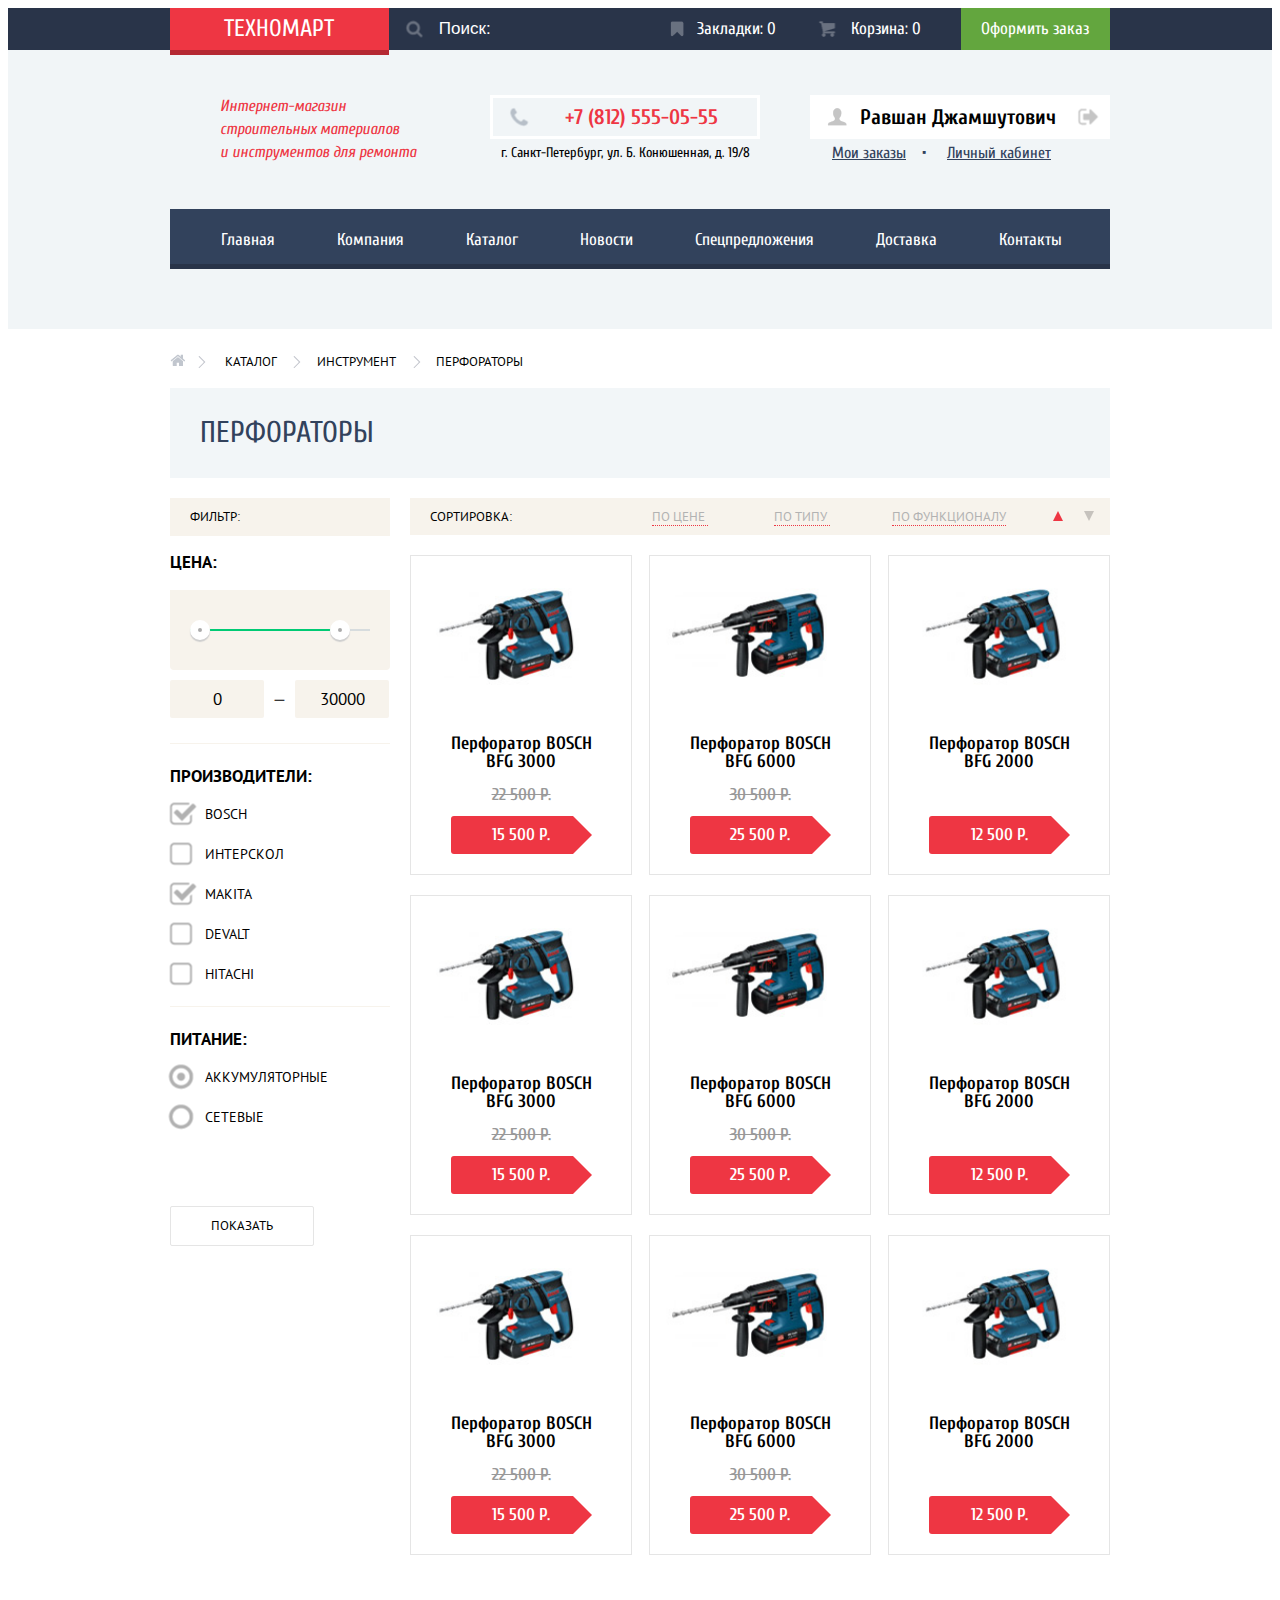
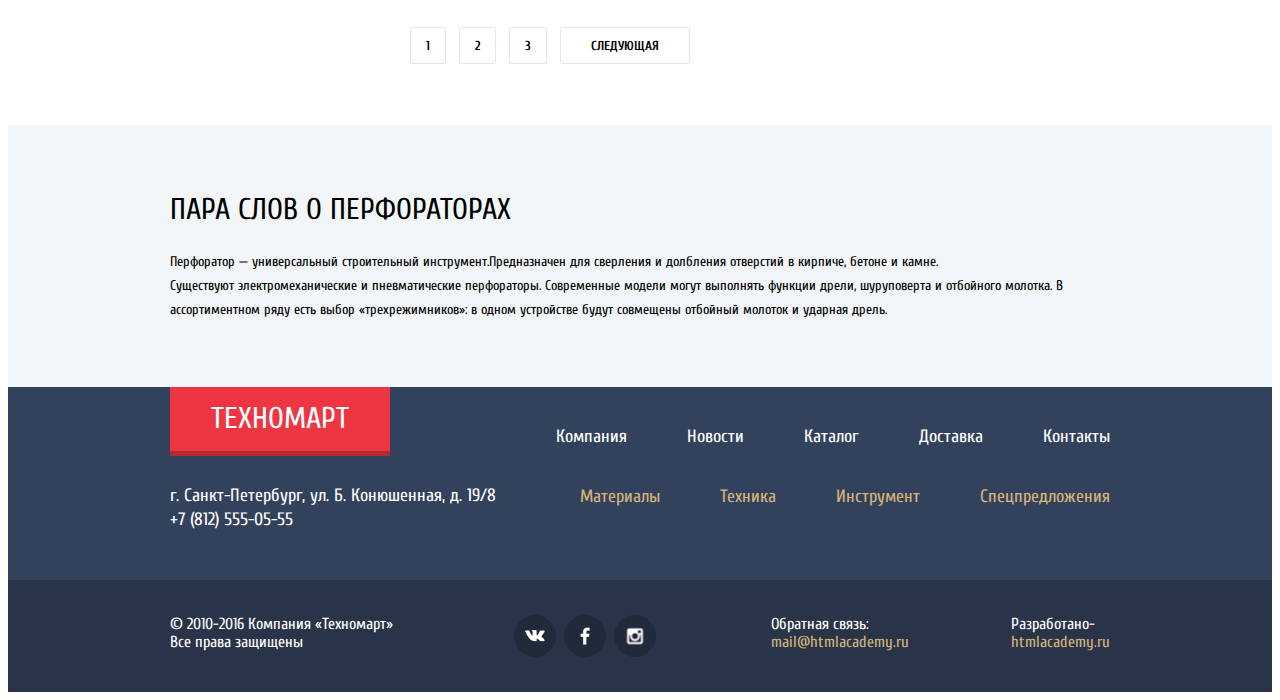
==== inner.html @ f93c3ec0 "Проект "Техномарт" не завершенный после 14 интенсива." ====
<!DOCTYPE html>
<html lang="ru">
  <head>
    <!-- Техномарт -->
    <meta charset="utf-8">
    <title>Техномарт</title>
    <link href="css/style.css" rel="stylesheet">
    <link href="https://fonts.googleapis.com/css?family=PT+Sans:400,400i,700" rel="stylesheet">
    <link href="https://fonts.googleapis.com/css?family=Cuprum:400,400i,700" rel="stylesheet">
    <link rel="stylesheet" href="css/normalize.css">
  </head>
  <body>
    <header class="main-header">
      <div class="container-header">
        <div class="panel"> 
          <div class="panel-content"> 
            <div class="index-logo">
              <a href="index.html">Техномарт</a>
            </div>
            <div class="search-field">
              <form>
                <input class="search" type="search" placeholder="Поиск:">
                <button type="submit"  value="" class="btn-search"></button>
              </form>
            </div>
            <div class="btn-panel btn-bookmark">
              <a class="btn bookmark" href="#">Закладки: 0</a>
            </div>   
            <div class="btn-panel btn-cart">
              <a class="btn cart" href="#">Корзина: 0</a>
            </div>
            <div class="btn-panel btn-order">
            <a class="btn order" href="#">Оформить заказ</a>
            </div>
          </div> 
        </div> 
        <div class="contacts-user">
          <b class="caption">Интернет-магазин строительных материалов <br>и инструментов для ремонта</b>  
          <!-- Контакты -->
          <div class="contacts"> 
            <div class="phone-number">
              +7 (812) 555-05-55
            </div>
            <p class="adress">г. Санкт-Петербург, ул. Б. Конюшенная, д. 19/8</p>  
          </div>
          <!-- ЛК -->   
          <div class="privat-user-block">
            <div class="user-name">
              <b class="my-name">Равшан Джамшутович</b>
              <a class="back" href="#"></a>
            </div>
            <ul class="orders-cabinet">
              <li>
                <a class="orders" href="#">Мои заказы</a>
              </li>
              <li>
                <a class="cabinet" href="#">Личный кабинет</a>
              </li>
            </ul>
          </div>
        </div>   
        <!-- Навигация -->
        <nav class="main-navigation">
          <ul class="list-main-navigation">
            <li class="item-main-navigation">
              <a href="index.html">Главная</a>
            </li>
            <li class="item-main-navigation">
              <a href="#">Компания</a>
            </li>
            <li class="item-main-navigation">
              <a href="#">Каталог</a>
            </li>
            <li class="item-main-navigation">
              <a href="#">Новости</a>
            </li>
            <li class="item-main-navigation">
              <a href="#">Спецпредложения</a>
            </li>
            <li class="item-main-navigation">
              <a href="#">Доставка</a>
            </li>
            <li class="item-main-navigation">
              <a href="#">Контакты</a>
            </li>
          </ul>
        </nav>    
      </div>
    </header>  
    <!-- Тело страницы -->
    <main class="container">
      <div class="breadcrumbs">
        <ul>
          <li>
            <a href="index.html">
              <img src="img/icon-home.png" width="15" height="12" alt="Главная">
            </a> 
          </li>
          <li> 
            <a href="#">Каталог</a> 
          </li>
          <li> 
            <a href="#">Инструмент</a> 
          </li>
          <li> 
            <a href="#">Перфораторы</a> 
          </li>
        </ul>    
      </div>
      <div class="page-heading">
        <h2>Перфораторы</h2>
      </div>
      <div class="inner-main-content">
        <section class="filter">
          <b>Фильтр:</b>
          <form action="form.php" method="GET">
            <h3>Цена:</h3>
            <div class="range-filter">
              <div class="range-controls">
                <div class="scale">
                  <div class="bar"></div>
                </div>
                <div class="toggle toggle-min"></div>
                <div class="toggle toggle-max"></div>
              </div>
              <div class="price-controls">
                <label class="min-price"><input name="min-price" type="text" value="0"></label>
                <label class="max-price">	&#8212;<input name="max-price" type="text" value="30000"></label>
              </div>
            </div>
            <div class="line-manufacturer-item"></div>
            <h3>Производители:</h3>
            <div class="manufacturer-item">
              <input type="checkbox" id="ch1" value="Bosch" name="manufacturer-input" checked>
              <label for="ch1">Bosch</label>
              <input type="checkbox" id="ch2" value="Интерскол" name="manufacturer-input">
              <label for="ch2">Интерскол</label>
              <input type="checkbox" id="ch3" value="Makita" name="manufacturer-input" checked>
              <label for="ch3">Makita</label>
              <input type="checkbox" id="ch4" value="Devalt" name="manufacturer-input">
              <label for="ch4">Devalt</label>
              <input type="checkbox" id="ch5" value="Hitachi" name="manufacturer-input">
              <label for="ch5">Hitachi</label>
            </div>
            <div class="line-еnergy"></div>
            <h3>Питание:</h3>
            <div class="еnergy">
              <input type="radio" id="r1" value="battery" name="еnergy" checked>
              <label for="r1">Аккумуляторные</label>
              <input type="radio" id="r2" value="network" name="еnergy">
              <label for="r2">Сетевые</label>
            </div>
            <div class="btn-filter">
              <input type="submit" value="Показать">
            </div>
          </form>
        </section> 
        <section class="sorting">
          <div class="sorting-tool">
            <b>Сортировка:</b><!-- не совсем понимаю через что это делать... чекбоксы, если только стилизованные... или из этого можно как-то продожить... -->
            <form class="sorting-item">
              <label class="price">
                <input type="radio"  value="price" name="sorting-item" checked>По цене
              </label>
              <label class="type"> 
                <input type="radio"  value="type" name="sorting-item">По типу
              </label>
              <label class="functional"> 
                <input type="radio"  value="functional" name="sorting-item">По функционалу
              </label>
            </form>
            <form class="arrow-sorting">
              <input class="arrow arrow-up" type="radio" id="a-r1" value="arrow-up" name="arrow" checked>
              <label for="a-r1"></label>
              <input class="arrow arrow-down" type="radio" id="a-r2" value="arrow-down" name="arrow">
              <label for="a-r2"></label>
            </form>
          </div>
          <div class="sorting-goods-list"> 
            <article class="goods-item new">
              <div class="actions">
                <a href="#" class="buy">Купить</a>
                <a href="#" class="bookmark">В закладки</a>
              </div>
              <div class="catalog-item-image">
                <img src="img/bosch-BFG-3000.jpg" width="220" height="169" alt="Перфоратор BOSCH BFG 3000"><!-- фото перфоратора 1 -->
              </div>
              <h3 class="title-goods">Перфоратор BOSCH BFG 3000</h3>
              <div class="price-before">22 500 Р.</div>
              <div class="price-after">15 500 Р.</div>
            </article>
            <article class="goods-item new">
              <div class="actions">
                <a href="#" class="buy">Купить</a>
                <a href="#" class="bookmark">В закладки</a>
              </div>
              <div class="catalog-item-image">
                <img src="img/bosch-BFG-6000.jpg" width="220" height="169" alt="Перфоратор BOSCH BFG 6000"><!-- фото перфоратора 2 -->
              </div>
              <h3 class="title-goods">Перфоратор BOSCH BFG 6000</h3>
              <div class="price-before">30 500 Р.</div>
              <div class="price-after">25 500 Р.</div>
            </article>
            <article class="goods-item new">
              <div class="actions">
                <a href="#" class="buy">Купить</a>
                <a href="#" class="bookmark">В закладки</a>
              </div>
              <div class="catalog-item-image">
                <img src="img/bosch-BFG-2000.jpg" width="220" height="169" alt="Перфоратор BOSCH BFG 2000"><!-- фото перфоратора 3 -->
              </div>
              <h3 class="title-goods">Перфоратор BOSCH BFG 2000</h3>
              <div class="price-before"></div>
              <div class="price-after">12 500 Р.</div>
            </article>
            <article class="goods-item new">
              <div class="actions">
                <a href="#" class="buy">Купить</a>
                <a href="#" class="bookmark">В закладки</a>
              </div>
              <div class="catalog-item-image">
                <img src="img/bosch-BFG-3000.jpg" width="220" height="169" alt="Перфоратор BOSCH BFG 3000"><!-- фото перфоратора 4 -->
              </div>
              <h3 class="title-goods">Перфоратор BOSCH BFG 3000</h3>
              <div class="price-before">22 500 Р.</div>
              <div class="price-after">15 500 Р.</div>
            </article>
            <article class="goods-item new">
              <div class="actions">
                <a href="#" class="buy">Купить</a>
                <a href="#" class="bookmark">В закладки</a>
              </div>
              <div class="catalog-item-image">
                <img src="img/bosch-BFG-6000.jpg" width="220" height="169" alt="Перфоратор BOSCH BFG 6000"><!-- фото перфоратора 5 -->
              </div>
              <h3 class="title-goods">Перфоратор BOSCH BFG 6000</h3>
              <div class="price-before">30 500 Р.</div>
              <div class="price-after">25 500 Р.</div>
            </article>
            <article class="goods-item new">
              <div class="actions">
                <a href="#" class="buy">Купить</a>
                <a href="#" class="bookmark">В закладки</a>
              </div>
              <div class="catalog-item-image">
                <img src="img/bosch-BFG-2000.jpg" width="220" height="169" alt="Перфоратор BOSCH BFG 2000"><!-- фото перфоратора 6 -->
              </div>
              <h3 class="title-goods">Перфоратор BOSCH BFG 2000</h3>
              <div class="price-before"></div>
              <div class="price-after">12 500 Р.</div>
            </article>
            <article class="goods-item new">
              <div class="actions">
                <a href="#" class="buy">Купить</a>
                <a href="#" class="bookmark">В закладки</a>
              </div>
              <div class="catalog-item-image">
                <img src="img/bosch-BFG-3000.jpg" width="220" height="169" alt="Перфоратор BOSCH BFG 3000"><!-- фото перфоратора 7 -->
              </div>
              <h3 class="title-goods">Перфоратор BOSCH BFG 3000</h3>
              <div class="price-before">22 500 Р.</div>
              <div class="price-after">15 500 Р.</div>
            </article>
            <article class="goods-item new">
              <div class="actions">
                <a href="#" class="buy">Купить</a>
                <a href="#" class="bookmark">В закладки</a>
              </div>
              <div class="catalog-item-image">
                <img src="img/bosch-BFG-6000.jpg" width="220" height="169" alt="Перфоратор Bosch BFG 6000"><!-- фото перфоратора 8 -->
              </div>
              <h3 class="title-goods">Перфоратор BOSCH BFG 6000</h3>
              <div class="price-before">30 500 Р.</div>
              <div class="price-after">25 500 Р.</div>
            </article>
            <article class="goods-item new">
              <div class="actions">
                <a href="#" class="buy">Купить</a>
                <a href="#" class="bookmark">В закладки</a>
              </div>
              <div class="catalog-item-image">
                <img src="img/bosch-BFG-2000.jpg" width="220" height="169" alt="Перфоратор Bosch BFG 2000"><!-- фото перфоратора 9 -->
              </div>
              <h3 class="title-goods">Перфоратор BOSCH BFG 2000</h3>
              <div class="price-before"></div>
              <div class="price-after">12 500 Р.</div>
            </article>
          </div> 
        </section>
      </div>
      <div class="modal-content modal-content-basket">
        <button class="modal-content-close" type="button" title="Закрыть">Закрыть</button>
        <div class="check"></div>
        <p>Товар добавлен в корзину!</p>
        <a>Оформить заказ</a>
        <a>Продолжить покупки</a>
      </div>
      <div class="switch-pages">
        <div class="pages">
          <a class="page">1</a>
          <a class="page" href="#2">2</a>
          <a class="page" href="#3">3</a>
          <a class="page" href="#next">Следующая</a>
        </div>
      </div>
      <div class="on-product-pages">
        <div class="on-product">
          <h2>Пара слов о перфораторах</h2>
          <p>Перфоратор &mdash; универсальный строительный инструмент.Предназначен для сверления и долбления отверстий в кирпиче, бетоне и камне.</p>
          <p>Существуют электромеханические и пневматические перфораторы. Современные модели могут выполнять функции дрели, шуруповерта и отбойного молотка. В ассортиментном ряду есть выбор &laquo;трехрежимников&raquo;: в одном устройстве будут совмещены отбойный молоток и ударная дрель.</p>
        </div>  
      </div>
      </main>
      <!-- Футер --><!-- В футере изменен порядок элементов, для удобства восприятия разметки, при необходимости- сменить -->
      <footer class="main-footer">
        <div class="footer-container">
          <div class="logo-navigation">
            <div class="logo-navigation-content">
              <div class="index-logo-adress">
                <div class="index-logo">
                  <a href="index.html">Техномарт</a>
                </div>
                <p class="adress-footer">г. Санкт-Петербург, ул. Б. Конюшенная, д. 19/8 <br>+7 (812) 555-05-55</p>
              </div>
                  <!-- Навигация по сайту в футере-->
              <div class="footer-navigations">
                <nav class="footer-navigation">
                  <ul>
                    <li>
                      <a href="#">Компания</a>
                    </li>
                    <li>
                      <a href="#">Новости</a>
                    </li>
                    <li>
                      <a href="#">Каталог</a>
                    </li>
                    <li>
                      <a href="#">Доставка</a>
                    </li>
                    <li>
                      <a href="#">Контакты</a>
                    </li>
                  </ul>
                </nav>
                <!-- Навигация по типам товаров в футере-->
                <nav class="footer-navigation-goods">
                  <ul>
                    <li>
                      <a href="#">Материалы</a>
                    </li>
                    <li>
                      <a href="#">Техника</a>
                    </li>
                    <li>
                      <a href="#">Инструмент</a>
                    </li>
                    <li>
                      <a href="#">Спецпредложения</a>
                    </li>
                  </ul>
                </nav>
              </div>  
            </div>
          </div>
          <div class="social-copyright">
            <div class="social-copyright-content">
              <p class="copyright">&copy; 2010-2016 Компания &laquo;Техномарт&raquo; Все права защищены</p>
              <section class="footer-social">
                <a class="social-btn social-btn-vk" href="#">Вконтакте</a>
                <a class="social-btn social-btn-fb" href="#">Фейсбук</a>
                <a class="social-btn social-btn-inst" href="#">Инстаграм</a>
              </section>
              <section class="mail">
                <p>Обратная связь:</p>
                <a class="btn" href="">mail@htmlacademy.ru</a><!-- почта -->
              </section>
             <section class="author-copyright">
              <p>Разработано-</p>
              <a class="btn" href="https://htmlacademy.ru">htmlacademy.ru</a><!-- разработано -->
             </section>
           </div>
         </div> 
       </div>
    </footer>
  </body>
</html>

<!--
<i class="sprite sprite-icon-basket"></i>
<i class="sprite sprite-icon-bookmark"></i>
<i class="sprite sprite-icon-check-off"></i>
<i class="sprite sprite-icon-check-on"></i>
<i class="sprite sprite-icon-circle"></i>
<i class="sprite sprite-icon-circle-dot"></i>
<i class="sprite sprite-icon-facebook"></i>
<i class="sprite sprite-icon-instagramm"></i>
<i class="sprite sprite-icon-left"></i>
<i class="sprite sprite-icon-login"></i>
<i class="sprite sprite-icon-login-gray"></i>
<i class="sprite sprite-icon-logout"></i>
<i class="sprite sprite-icon-logout-gray"></i>
<i class="sprite sprite-icon-phone"></i>
<i class="sprite sprite-icon-right"></i>
<i class="sprite sprite-icon-search"></i>
<i class="sprite sprite-icon-search-red"></i>
<i class="sprite sprite-icon-user"></i>
<i class="sprite sprite-icon-user-gray"></i>
<i class="sprite sprite-icon-vk"></i>

<i class="sprite sprite-icon-home"></i>
<i class="sprite sprite-icon-right-breadcrumbs"></i>

-->
---- css/style.css ----
/*Папка для стилевых файлов.
Пример структуры файлов:
css/
| - style.css
| - normalize.css
| - [другие *.css файлы]

font-family: "Cuprum", sans-serif;
font-family: "PT Sans", sans-serif;
*/

/*  В какой последовательности лучше прописывать свойства?
    # 1- позиционирование
      2- размер
      3- цвет/картинки и т.п.

    Существуют ли общие предпочтения?
    Допустимо ли между группами свойств оставлять пустую строку и комментарий для лучшшей читаемости? 

*/


body {
  font-size: 12px;
  line-height: 1;
  color: black;
  font-weight: normal;
  font-family: "Cuprum", "PT Sans", sans-serif;
  background: #ffffff;
}

h1 {
  font-size: 18px;
  color: #000000;
  font-weight: normal;
}

h2 {
  font-size: 16px;
  color:  #000000;
  font-weight: normal;
}

/* Header */

.container-header {
  display: flex;
  flex-wrap: wrap;
  flex-direction: column;
  padding-bottom: 65px;
  background-color: #f1f5f7;
}

/* panel */

.panel {
  color: #ffffff;
  background: #293449;
  margin-bottom: 40px;
  display: flex;
  flex-direction: column;
  justify-content: center;
  
}

.panel-content {
  display: flex;
  flex-direction: row;
  justify-content: space-between;
  width: 940px;
  margin: 0 auto;
}

.index-logo {
  width: 220px;
  font-size: 24px;
  line-height: 24px;
  text-align: center;
  vertical-align: top;
  text-transform: uppercase;
}

.index-logo a {  
  display: block;
  color: #ffffff;
  background-color:#ee3643;
  box-shadow: 0 5px #b52933;
  text-decoration: none;
  font-size: 24px;
  line-height: 24px;
  vertical-align: top;
  padding: 9px;
}

.index-logo a:hover{
  background-color:#ca2c37;
  box-shadow: 0 5px #9a212a;
} 

.index-logo a:activ {
  background-color:#ba2732;
  box-shadow: 0 5px #8e1e26;
}

/* .search */
/* Здесь я запуталась и не могу разобраться, как сделать, чтобы "лупа" отражалась, когда курсор находится в поле поиска и вводится текст. Мне в принципе не полностью понятен механизм, как правильно это осуществить. И у меня они (лупа и поле) как бы "не едиными" получились...  */

.search-field {
  width: 275px;
  position: relative;
}

.search {
  color: #ffffff;
  background-color: #293449;
  border: none;
  text-align: left;
  font-size: 17px;
  line-height: 18px;
  vertical-align: top;
  padding: 12px 0;
  padding-left: 50px;
  color: #ffffff;
}

.btn-search {
  position: absolute;
  width: 50px;
  height: 42px;
  cursor:pointer;
  left: 0px;
  background-color: inherit;
  border: none;
}

.btn-search::after {
  content: "";
  position: absolute;
  top: 50%;
  left: 50%;
  transform: translate(-50%, -50%);
  background-image: url("../img/sprite.png");
  background-repeat: no-repeat;
  width: 17px;
  height: 17px;
  background-position: -10px -640px;
  opacity: 0.3;
}


.btn-search:hover::after{
  opacity:1;
}

.btn-search:active::after{
  width: 17px;
  height: 17px;
  background-position: -10px -677px;
  opacity:1;
}
/*

.search:focus .btn-search::after{
  width: 17px;
  height: 17px;
  background-position: -10px -677px;
  opacity:1;
}
*/

.search-field input::-webkit-input-placeholder { /* Chrome/Opera/Safari */
 color:#ffffff;
 opacity: 1;
}

.search-field input::-moz-placeholder { /* Firefox 19+ */
 color:#ffffff;
 opacity: 1;
}

.search-field input:-ms-input-placeholder { /* IE 10+ */
 color:#ffffff;
 opacity: 1;
}

.search-field input:-moz-placeholder { /* Firefox 18- */
 color:#ffffff;
 opacity: 1;
}

.search-field input:focus {
  background-color: #ffffff;
  color: #000000;
}

.search-field:focus::before {
  background-position: -10px -677px;
  opacity: 1;
}

.search-field input:focus::-webkit-input-placeholder { /* Chrome/Opera/Safari */
 color: #000000;
 opacity: 1;
}

.search-field input:focus::-moz-placeholder { /* Firefox 19+ */
 color: #000000;
 opacity: 1;
}

.search-field input:focus:-ms-input-placeholder { /* IE 10+ */
 color: #000000;
 opacity: 1;
}

.search-field input:focus:-moz-placeholder { /* Firefox 18- */
 color: #000000;
 opacity: 1;
}

/* .btn-panel */

.btn-panel {
  width: 150px;
  text-align: center;
}

.btn-panel a {  
  display: block;
  color: #ffffff;
  text-decoration: none;
  font-size: 17px;
  line-height: 18px;
  vertical-align: middle;
  padding: 12px;
  padding-bottom: 12px;
}

.btn-bookmark {
  position: relative;
}

.btn-bookmark::before {
   content: "";
  position: absolute;
  top: 50%;
  left: 10%;
  transform:translate(-50%, -50%);
  background-image: url("../img/sprite.png");
  background-repeat: no-repeat;
  width: 14px;
  height: 16px;
  background-position: -10px -46px;
  opacity: 0.3;
}

.btn-cart {
  position: relative;
}

.btn-cart::before {
   content: "";
  position: absolute;
  top: 50%;
  left: 10%;
  transform:translate(-50%, -50%);
  background-image: url("../img/sprite.png");
  background-repeat: no-repeat;
  width: 17px;
  height: 16px;
  background-position: -10px -10px;
  opacity: 0.3;
}

.btn-bookmark:hover::before, .btn-cart:hover::before {
  opacity: 1;
}

.btn-bookmark:active::before, .btn-cart:active::before {
  opacity: 0.5;
}

.btn:active {
  opacity: 0.6;
}
/* Почему на иконку карзины при нажатии не работает свойство, хотя на соседние элементы (закладки и оформление заказа) работает правильно? */

.order {
  background-color: #63a63e;
}

.order:hover {
  background: #5fbb2d;
}

.btn-order .order:active {
  background: #518534;
  opacity: 0.51;
}

/* contacts-user  */

.contacts-user {
  display: flex;
  flex-direction: row;
  justify-content: flex-start;
  width: 940px;
  margin: auto;
  margin-bottom: 25px;
}

.caption {
  width: 200px;
  color: #ee3643;
  font-style: italic;
  font-size: 16px;
  font-weight: normal;
  line-height: 23px;
  margin: 5px 50px;
}

.contacts {
  width: 270px;
  margin: 5px;
  margin-left: 20px;
  margin-right: 50px;
}

.phone-number{
  position: relative;
  color: #ee3643;
  border: 3px solid #ffffff;
  width: 182px;
  padding: 10px;
  padding-left: 72px;
  font-size: 21px;
  line-height: 18px;
  font-weight: bolder;
}

.phone-number::before {
  content: "";
  position: absolute;
  top: 50%;
  left: 10%;
  transform:translate(-50%, -50%);
  background-image: url("../img/sprite.png");
  background-repeat: no-repeat;
  width: 19px;
  height: 19px;
  background-position: -10px -541px;
  opacity: 1;
}

.adress {
  text-align: center;
  vertical-align: top;
  font-size: 14px;
  line-height: 24px;
  margin-top: 2px;
}

/* user-block */
/* Та же проблема, что и в "Поиске", нет ощущения единости и стойкое присутствие ощущения, что накосячила... Вот только в чем именно и как этому помочь - не пойму... */

.user-block {
  width: 120px;
  height: 45px;
  background: #ffffff;
  text-align: center;
  margin: 5px;
  margin-left: 20px;
  margin-right: 5px;
}

.first-user-block {
  width: 150px;
  height: 45px;
  background: #ffffff;
  margin: 5px;
  margin-right: 0px;
  text-align: center;
}

.user-block a, .first-user-block a {
  display: block;
  text-decoration: none;
  font-size: 21px;
  line-height: 18px;
  vertical-align: top;
  padding: 14px 10px;
  color: #000000;
}

.user-block a {
  padding-left: 30px;
}

.user-block {
  position: relative;
}

.user-block::before {
  content: "";
  position: absolute;
  top: 50%;
  left: 20%;
  transform:translate(-50%, -50%);
  background-image: url("../img/sprite.png");
  background-repeat: no-repeat;
  width: 20px;
  height: 17px;
  background-position: -10px -430px;
  opacity: 1;
}

.user-block a:hover, .first-user-block a:hover {
  color: #ee3643;
}

.user-block a:active, .first-user-block a:active {
  color: #b2b2b2;
}

.user-block:hover::before {
  width: 20px;
  height: 17px;
  background-position: -10px -393px;
  opacity: 1;
}

.user-block:active::before {
  width: 20px;
  height: 17px;
  background-position: -10px -430px;
  opacity: 1;
}

/* main-navigation */

.list-main-navigation {
  display: flex;
  flex-direction: row;
  justify-content: space-around;
  color: #ffffff;
  background: #32425c;
  box-shadow: 0 5px #293449;
  width: 900px;
  margin: auto;
  text-transform: none;
  list-style: none;
  font-size: 0;
  padding: 0 20px;
}

.item-main-navigation{
  height: 55px;
  font-size: 17px;
  line-height: 17px;
  vertical-align: top;
}

.main-navigation a{
  display: block;
  color: #ffffff;
  text-decoration: none;
  padding: 22px 31px;
}

.main-navigation a:hover {
  background-color: #293449;
  padding-bottom: 21px;
}

.main-navigation a:active {
  background-color: #1d2739;
  color: rgba(255,255,255,0.5);
  padding-bottom: 21px;
}

/* index тело станицы*/
/* container */

.container {
  display: flex;
  flex-wrap: wrap; 
  flex-direction: column;
  justify-content: center;
  margin: auto;
  margin-top: 7px;
}

.section-main {
  display: flex;
  flex-direction: row;
  justify-content: center;
  width: 940px;
  margin: 0 auto;
  margin-bottom: 50px;
  flex-wrap: wrap;
}

/*.features*/

.features {
  justify-content: space-between;
  align-self: flex-start;
  color: #ffffff;
  margin-top: 50px;
}

.features a {
  position: absolute;
  left: 20px;
  bottom: 20px;
  color: #ffffff;
  text-decoration: none; 
  width: 135px;
  padding: 12px 0px;
  font-size: 14px;
  line-height: 18px;
  text-align: center;
  vertical-align: middle;
  text-transform: uppercase;
  background-color: rgba(0, 0, 0, 0.1);
  border-radius: 3px;
}

.features a:hover {
  background-color: rgba(0, 0, 0, 0.2);
}

.features a:active {
  background-color: rgba(0, 0, 0, 0.3);
}


.features-item {
  position: relative;
  width: 300px;
  height: 123px;
  margin-bottom: 20px;
  background: red;
}

.features-item:last-child {
  margin-bottom: 0px;
}

.features h3 {
  display: block;
  width: 120px;
  padding-left: 20px;
  font-size: 24px;
  line-height: 30px;
  text-align: left;
  vertical-align: top;
}

.new-flag {
  position: absolute;
  top: 0px;
  right: 0px;
}

.icon-features {
  position: absolute;
  top: 0px;
  right: 0px;
  width: 109px;
  height: 92px;
  padding-top: 31px;
  padding-left: 31px;
}

.materials .icon-features img {
 margin-left: 20px;
}

.tool .icon-features img {
 margin-left: 8px;
}

.materials {
  background: #f6b22d;
}

.tool {
  background: #4aafde;
}

.equipment {
  background: #cc79d1;
}

.discounts {
  background: #85d179;
}

.delivery {
  background: #f6b22d;
}

.slider {
  position: relative;
  width: 620px;
  height: 266px;
  background: #000000 ;
}

.slider-name {
  position: absolute;
  display: block;
  padding-left: 25px;
  margin-top: 25px;
  font-size: 36px;
  line-height: 30px;
  text-align: left;
  vertical-align: top;
  text-transform: uppercase;
}

.slider p {
  position: absolute;
  display: block;
  padding-left: 25px;
  margin-top: 60px;
  font-size: 18px;
  line-height: 24px;
  text-align: left;
  vertical-align: top;
  font-family: "PT Sans", sans-serif;
  font-weight: normal;
}

.open-directory a {
  position: absolute;
  left: 25px;
  bottom: 22px;
  color: #ffffff;
  text-decoration: none; 
  width: 195px;
  height: 20px;
  font-size: 14px;
  line-height: 18px;
  text-align: center;
  vertical-align: middle;
  text-transform: uppercase;
  background: #ee3643;
  border-radius: 3px;
}

.open-directory a:hover {
  background: #ca2c37;
}


.open-directory a:active {
  background: #ba2732;
}


.features-item-after-the-slider {
  display: flex; 
  flex-direction: column;
}

/*.goods*/

.popular-goods {
  display: flex;
  justify-content: space-between;
  width: 940px;
  background: #f7f3ec;
  margin-bottom: 20px;
}

.goods h2 {
  padding-left: 30px;
  margin-top: 25px;
  font-size: 30px;
  line-height: 30px;
  text-align: left;
  vertical-align: top;
  text-transform: uppercase;
  color: #32425c;
}

.popular-goods-link {
  text-align: center;
  vertical-align: top;
  width: 255px;
  height: 40px;
  margin: 25px;
}

.popular-goods-link a {
  display: block;
  text-decoration: none; 
  font-size: 14px;
  line-height: 18px;
  text-align: center;
  vertical-align: top;
  text-transform: uppercase;
  background: #ee3643;
  border-radius: 2px;
  padding: 11px;
  color: #ffffff;
}

.goods-list {
  display: flex;
  justify-content: space-between;
  width: 940px;
}


/*.manufacturers*/

.manufacturers {
 
}

.popular-manufacturers {
  display: flex;
  justify-content: space-between;
  width: 940px;
  background: #f7f3ec;
  margin-bottom: 20px;
}

.manufacturers h2 {
  padding-left: 30px;
  margin-top: 25px;
  font-size: 30px;
  line-height: 30px;
  text-align: left;
  vertical-align: top;
  text-transform: uppercase;
  color: #32425c;
}

.popular-manufacturers-link {
  text-align: center;
  vertical-align: top;
  width: 255px;
  height: 40px;
  margin: 25px;
}

.popular-manufacturers-link a {
  display: block;
  text-decoration: none; 
  font-size: 14px;
  line-height: 18px;
  text-align: center;
  vertical-align: top;
  text-transform: uppercase;
  background: #ee3643;
  border-radius: 2px;
  padding: 11px;
  color: #ffffff;
}

.manufacturers-list {
  display: flex;
  flex-wrap: wrap;
  justify-content: space-between;
}

.manufacturers-list-item {
 width: 220px;
 height: 145px;
 margin-bottom: 20px;
}

.manufacturers-list-item:hover {
 box-shadow: 0 5px 20px 0 #a9adb5;
}

.manufacturers-list-item:active {
 box-shadow: 0 5px 10px 0 #adb1b9;
 opacity: 0.3;
}

/*.services*/
/* Не работает переключатель, хотя кажется все как-будто правильно должно быть... по той же схеме делала на  inner переключатели в фильтре, там все работает... Явно здесь я что-то сделала не то, но что именно? */

.servis-content {
  width: 100%;
  background: #f2f6f8;
  margin-bottom: 80px;
}

.services {
  display: flex;
  flex-direction: column;
  justify-content: flex-start;
  padding-bottom: 0px;
  margin-bottom: 0px;
}

.services-slogan {
  display: flex;
  flex-direction: column;
  width: 400px;
  margin-top: 65px; 
  margin-bottom: 70px;
}

.about-services {
  display: flex;
  flex-wrap: wrap;
}

.paper-btn-selector {
  position: relative;
  width: 240px;
  padding-bottom: 100px;
  
}

.vertical-shadow {
  position: absolute;
  left: 240px;
  top: -45px
}

.paper-btn input {
    display: none
}

.paper-btn label {
  display: inline-block;
  width: 210px;
  line-height: 30px;
  font-size: 21px;
  color: #ffffff;
  background-color: #32425c;
  cursor: pointer;
  box-shadow:
    0 1px 0 0 #405069 inset,
    0 -1px 0 0 #293449 inset;
  padding: 16px 20px;
}

.paper-btn label:hover {
  background-color: #293449;
}

.paper-btn #yes-delivery:checked ~ label[for="yes-delivery"],
.paper-btn #yes-guarantee:checked ~ label[for="yes-guarantee"],
.paper-btn #yes-credit:checked ~ label[for="yes-credit"] { 
  color:#32425c;
  background-color: #ffffff;
  box-shadow:
    0 0 0 0 #405069 inset,
    0 0 0 0 #293449 inset; 
}

.services-content-slogan {
  display: none;
  width: 620px;
  height: 282px;
  margin-left: 80px;
}

#yes-delivery:checked ~ .services-slider-slogan .services-content-slogan:nth-child(1) {
  display: block;
}

#yes-guarantee:checked ~ .services-slider-slogan .services-content-slogan:nth-child(2) {
  display: block;
}

#yes-credit:checked ~ .services-slider-slogan .services-content-slogan:nth-child(3) {
  display: block;
}

.services-content-slogan:nth-child(1) {
  background: url("../img/truck.png") no-repeat;
  background-position: right bottom;
}

.services-content-slogan:nth-child(2) {
  background: url("../img/guarantee.png") no-repeat;
  background-position: right bottom;
}

.services-content-slogan:nth-child(3) {
  background: url("../img/credit.png") no-repeat;
  background-position: right bottom;
}

.delivery-slogan {
  width: 268px;
}

.guarantee-slogan {
  width: 370px;
}

.services h2 {
  font-size: 30px;
  line-height: 32px;
  text-align: left;
  vertical-align: top;
  text-transform: uppercase;
  margin-top: 0px;
}

.services .services-content-slogan h2 {
  font-size: 34px;
  line-height: 32px;
  color: #32425c;
}

.services p {
  font-size: 14px;
  line-height: 24px;
  text-align: left;
  vertical-align: top;
  margin-top: 0px;
  margin-bottom: 0px;
}

.btn-send-a-request {
  width: 170px;
  height: 20px;
  display: block;
  text-decoration: none; 
  font-size: 14px;
  line-height: 18px;
  text-align: center;
  vertical-align: top;
  text-transform: uppercase;
  background: #ee3643;
  border-radius: 2px;
  padding: 10px;
  color: #ffffff;
  margin-top: 30px;
}

/*.technomart-company*/

.technomart-company {
  display: flex;
  justify-content: space-between;
  margin-bottom: 82px;
}

.about-technomart-company {
  width: 520px;
  margin-right: 50px;
}

.technomart-contacts {
  position: relative;
  width: 300px;
}

.technomart-company h2 {
  font-size: 30px;
  line-height: 24px;
  text-align: left;
  vertical-align: top;
  text-transform: uppercase;
  margin-top: 0px;
  margin-bottom: 32px;
}

.technomart-company p {
  font-size: 14px;
  line-height: 24px;
  text-align: left;
  vertical-align: top;
  margin-top: 5px;
  margin-bottom: 20px;
}

.container-btn-map {
  width: 300px;
  height: 158px;
  margin: 30px 0px 40px;
}

.btn-company-link {
  text-align: center;
  vertical-align: top;
  width: 220px;
  height: 40px;
}

.btn-company-link a {
  display: block;
  text-decoration: none; 
  font-size: 14px;
  line-height: 18px;
  text-align: center;
  vertical-align: top;
  text-transform: uppercase;
  background: #ee3643;
  border-radius: 2px;
  padding: 11px;
  color: #ffffff;
}

.btn-mail-link {
  text-align: center;
  vertical-align: top;
  width: 300px;
  height: 40px;
}

.btn-mail-link a {
  display: block;
  text-decoration: none; 
  font-size: 14px;
  line-height: 18px;
  text-align: center;
  vertical-align: top;
  text-transform: uppercase;
  background: #ee3643;
  border-radius: 2px;
  padding: 11px;
  color: #ffffff;
}

.about-technomart-company ul {
  font-size: 17px;
  line-height: 39px;
  font-weight: bold;
  padding: 0px;
  padding-left: 35px;
  margin: 0px;
  margin-top: -10px;
  margin-bottom: 30px;
}

.transport-company {
  position: relative;
}

.transport-company:before {
  position: absolute;
  content: "";
  border-top: 2px solid #fb565a;
  width: 25px;
  top: 20px;
  left: -35px;
}

/* Всплывающая карта */
/* Всплывающая карта так и не завершена, скрипты не прописаны.
   Не разобралась с нюансами, как лучше и правильнее делать и  в каком случае. Говорят, что в основном надо вставлять интерактивную  (яндекс, гугл), но хочется понять суть способов.
*/

.modal-content-map {
  display: none;
  position: absolute;
  top: -13%;
  left: -213%;
  z-index: 20;
  width: 940px;
  height: 446px;
  margin-top: 0px;
  margin-left: 0px;
  background: url("../img/big-map.png");
  box-shadow: 0 0px 15px 5px #c4c3c4;
}

.modal-overlay {
  display: none;
  position: fixed;
  top: 0;
  left: 0;
  z-index: 10;
  width: 100%;
  height: 100%;
  background: rgba(0, 0, 0, 0.0);
}

/* Всплывающая форма */

.modal-content-mail {
  display: none;
  position: absolute;
  top: 125px;
  left: -44%;
  width: 460px;
  margin-left: -350px;
  padding: 45px 80px 40px 80px;
  color: #000000;
  background: #ffffff;
  background-position: 30px;
  box-shadow:
    0 20px 50px rgba(0, 0, 0, 0.7),
    0 -113px 0px #f1f1f1 inset;
  border-top: 7px solid #ee3643;
}

.modal-content-close {
  position: absolute;
  top: 10px;
  right: 10px;
  width: 28px;
  height: 25px;
  font-size: 0;
  background-color: transparent;
  border: 0;
  outline: 0;
  cursor: pointer;
}

.modal-content-close::before,
.modal-content-close::after {
  content: "";
  position: absolute;
  top: 7px;
  left: 5px;
  width: 27px;
  height: 5px;
  background-color: #ee3643;
  border-radius: 1px;
}

.modal-content-close::before {
  transform: rotate(45deg);
}

.modal-content-close::after {
  transform: rotate(-45deg);
}

.modal-content .mail-form {
  display: flex;
  flex-wrap: wrap;
  justify-content: space-between;
}

.mail-form input[type="text"],
.mail-form input[type="password"],
.mail-form textarea{
  width: 186px;
  margin-bottom: 15px;
  padding: 5px 15px;
  font-size: 14px;
  line-height: 24px;
  font-family: "PT Sans", sans-serif;
  color: #000000;
  border: 2px solid #d7dcde;
  border-radius: 3px;
  outline: none;
  margin-top: 10px;
}

.mail-form textarea{
  width: 426px;
}

.mail-form label {
  display: inline-block;
  width: 220px;
  font-size: 18px;
  line-height: 18px;
  font-weight: bold;
  font-family: "PT Sans", sans-serif;
  margin-bottom: 5px;
  
}

.mail-form label:nth-child(3) {
  width: 460px;
  margin-bottom: 33px;
}

.mail-form .btn {
  width: 100%;
  margin-top: 25px;
  background-color: #ee3643;
  border: 0px solid #000000;
  border-radius: 3px;
  color: #ffffff;
  text-transform: uppercase;
  font-family: "PT Sans", sans-serif;
  font-size: 14px;
  line-height: 18px;
  padding: 10px;
}

.modal-content-show {
  display: block;
  animation: bounce 0.6s;
}

@keyframes bounce {
  0%   {
    transform: translateY(-2000px);
  }
  70%  {
    transform: translateY(30px);
  }
  90%  {
    transform: translateY(-10px);
  }
  100% {
    transform: translateY(0);
  }
}

.modal-error {
  animation: shake 0.6s;
}

@keyframes shake {
  0%, 100% {
    transform: translateX(0);
  }
  10%, 30%, 50%, 70%, 90% {
    transform: translateX(-10px);
  }
  20%, 40%, 60%, 80% {
    transform: translateX(10px);
  }
}

/*

footer

*/

.footer-container {
  display: flex;
  flex-wrap: wrap; 
  flex-direction: column;
  justify-content: center;
  color: #ffffff;
  background: #293449;
  font-size: 18px;
  line-height: 24px;
}

.logo-navigation {
  background: #32425c;
}

.social-copyright {
  background: #293449;
}

.logo-navigation-content {
  display: flex;
  flex-direction: row;
  width: 940px;
  margin: auto;
  justify-content: space-between;
  margin-bottom: 30px;
}

.index-logo-adress {
  display: flex;
  flex-direction: column;
}

footer .index-logo {
  width: 220px;
  background-color:#ee3643;
  box-shadow: 0 5px #b52933;
  font-size: 30px;
  line-height: 30px;
  text-align: center;
  vertical-align: top;
  text-transform: uppercase;
  margin-bottom: 15px;
}

footer .index-logo a {  
  display: block;
  color: #ffffff;
  text-decoration: none;
  font-size: 30px;
  line-height: 30px;
  vertical-align: middle;
  padding: 17px;
}

.footer-navigations {
  display: flex;
  flex-direction: column;
}

.footer-navigation ul {
  display: flex;
  flex-direction: row;
  justify-content: flex-end;
}

.footer-navigation ul a {
  color: #ffffff;
  text-decoration: none;
}

.footer-navigation ul a:hover {
  text-decoration: underline;
}

.footer-navigation ul a:active {
  text-decoration: none;
  opacity: 0.5;
}

.footer-navigation-goods ul {
  display: flex;
  flex-direction: row;
  justify-content: flex-end;
}

.footer-navigation-goods ul a {
  color: #d6b479;
  text-decoration: none;
}

.footer-navigation-goods ul a:hover {
  text-decoration: underline;
}

.footer-navigation-goods ul a:active {
  text-decoration: none;
  opacity: 0.5;
}

.footer-navigation ul li{
  margin-right: 60px;
  margin-top: 20px;
}

.footer-navigation-goods ul li{
 margin-right: 60px;
}

.footer-navigation ul li:last-child {
 margin-right: 0px;
}

.footer-navigation-goods ul li:last-child {
 margin-right: 0px;
}

li {
 list-style-type: none; /* Убираем маркеры на всем макете. В данном случае мне было удобно так сдделать но на сколько я понимаю - это плохая практика и надо было к каждому списку отдельно применять. Так? */
}

.social-copyright-content {
  display: flex;
  flex-direction: row;
  width: 940px;
  margin: auto;
  justify-content: space-between;
  font-size: 16px;
  line-height: 18px;
  margin-top: 35px;
  margin-bottom: 35px;
}

.social-copyright-content a {
  color: #d6b479;
  text-decoration: none;
}

.social-copyright-content a:hover{ 
  text-decoration: underline;
}

.social-copyright-content a:active {
  color: #e13643;
  text-decoration: none;
}

.footer-social {
  margin: 0px 10px;
  text-align: center;
}

.copyright {
  display: inline-block;
  width: 230px;
  margin: 0px;
}

.mail p, .author-copyright p {
  margin: 0px;
}

.social-btn {
  display: inline-block;
  position: relative;
  width: 42px;
  height: 42px;
  margin: 0 2px;
  font-size: 0; /*  скрывает текст */
  vertical-align: top;
  text-decoration: none;
  border-radius: 50%;
  background-color: #212a3a;
}

.social-btn:hover, .social-btn:active {
  background-color: #ee3643;
} 

.social-btn::before {
  content: "";
  position: absolute;
  top: 50%;
  left: 50%;
  transform:translate(-50%, -50%);
  background-image: url("../img/sprite.png");
  background-repeat: no-repeat;
}

.social-btn-vk::before {
  width: 20px;
  height: 12px;
  background-position: -10px -790px;
}

.social-btn-fb::before {
  width: 10px;
  height: 18px;
  background-position: -10px -258px;
}

.social-btn-inst::before {
  width: 17px;
  height: 17px;
  background-position: -10px -296px;;
}

/*


inner


*/

/* .privat-user-block */
/* должны ли иконки одновременно реагировати на курсор? Прошу обратить внимание на этот момент. Правильно ли он осуществлен? */

.privat-user-block {
  width: 300px;
}

.user-name {
  position: relative;
  width: 300px;
  background-color: #ffffff;
  margin-top: 5px;
}

.user-name::before {
  content: "";
  position: absolute;
  top: 50%;
  left: 9%;
  transform:translate(-50%, -50%);
  background-image: url("../img/sprite.png");
  background-repeat: no-repeat;
  width: 20px;
  height: 18px;
  background-position: -10px -752px;
  opacity: 1;
}

.user-name:active {
  color: #b2b2b2;
}

.user-name:hover::before {
  width: 20px;
  height: 18px;
  background-position: -10px -714px;
  opacity: 1;
}

.user-name:active::before {
  width: 20px;
  height: 18px;
  background-position: -10px -752px;
  opacity: 1;
}

.user-name a {
  position: absolute;
  width: 45px;
  height: 44px;
  cursor:pointer;
  right: 0px;
  background-color: inherit;
  border: none;
}

.user-name a::before {
  content: "";
  position: absolute;
  top: 50%;
  left: 50%;
  transform: translate(-50%, -50%);
  background-image: url("../img/sprite.png");
  background-repeat: no-repeat;
  width: 21px;
  height: 17px;
  background-position: -10px -504px;
  opacity: 1;
}

.user-name a:hover::before {
  width: 21px;
  height: 17px;
  background-position: -10px -467px;
}

.user-name a:active::before {
  width: 21px;
  height: 17px;
  background-position: -10px -504px;
}

.user-name b {
  display: inline-block;
  font-size: 21px;
  line-height: 18px;
  padding-left: 50px;
  padding-top: 13px;
  padding-bottom: 13px;
}

.orders-cabinet {
  font-size: 16px;
  line-height: 18px;
  padding-top: 5px;
  padding-left: 22px;
  color: #32425c;
  margin: 0px;
}

.orders-cabinet a {
  color: #32425c;
}

.orders-cabinet a:hover {
  color: #ee4d59;
}

.orders-cabinet a:active {
  color: #bec5ce;
}


.orders-cabinet li {
  display: inline-block;
}

.orders-cabinet li:first-child::after {
  content: "•";
  font-weight: bolder;
  margin-left: 12px;
  margin-right: 17px;
  text-decoration: none;
}

/*.breadcrumbs*/

.breadcrumbs ul{
  display: flex;
  position: relative;
  flex-direction: row;
  width: 940px;
  margin: auto;
  padding: 0px;
}

.breadcrumbs ul li {
  margin: 17px 20px;
  text-align: center;
  vertical-align: top;
  font-size: 13px;
  line-height: 18px;
  font-family: "PT Sans";
}

.breadcrumbs ul li:first-child {
  margin-left: 0px;
}

.breadcrumbs ul li:nth-child(1)::after {
  content: "";
  position: absolute;
  top: 50%;
  left: 32px;
  transform:translate(-50%, -50%);
  background-image: url("../img/sprite.breadcrumbs.png");
  background-repeat: no-repeat;
  width: 8px;
  height: 12px;
  background-position: -10px -42px;
  opacity: 1;
}

.breadcrumbs ul li:nth-child(2)::after {
  content: "";
  position: absolute;
  top: 50%;
  left: 127px;
  transform:translate(-50%, -50%);
  background-image: url("../img/sprite.breadcrumbs.png");
  background-repeat: no-repeat;
  width: 8px;
  height: 12px;
  background-position: -10px -42px;
  opacity: 1;
}

.breadcrumbs ul li:nth-child(3)::after {
  content: "";
  position: absolute;
  top: 50%;
  left: 247px;
  transform:translate(-50%, -50%);
  background-image: url("../img/sprite.breadcrumbs.png");
  background-repeat: no-repeat;
  width: 8px;
  height: 12px;
  background-position: -10px -42px;
  opacity: 1;
}

.breadcrumbs ul li a{
  color: #000000;
  text-decoration: none;
  text-transform: uppercase;
}

.page-heading {
  background: #f2f6f8;
  width: 940px;
  margin: auto;
  margin-bottom: 20px;
}

.page-heading h2{
  padding-left: 30px;
  margin-top: 30px;
  margin-bottom: 30px;
  color : #32425c;
  font-size: 30px;
  line-height: 30px;
  text-align: left;
  vertical-align: top;
  text-transform: uppercase;
}

/* .inner-main-content */

.inner-main-content {
  display: flex;
  flex-direction: row;
  width: 940px;
  margin: auto;
}

/* .filter */

.filter {
  display: flex;
  flex-direction: column;
  width: 220px;
  margin-right: 20px;
}

.filter b {
  display: inline-block;
  font-size: 13px;
  line-height: 18px;
  text-align: left;
  vertical-align: top;
  text-transform: uppercase;
  font-family: "PT Sans", sans-serif;
  padding: 10px 20px;
  background-color: #f7f3ec;
  font-weight: normal;
  margin-bottom: 8px;
}

.filter  h3{
  font-size: 17px;
  line-height: 30px;
  text-align: left;
  vertical-align: top;
  text-transform: uppercase;
  font-family: "PT Sans", sans-serif;
  padding: 0px;
  margin: 3px 0px;
}

.line-manufacturer-item {
  border-bottom: 1px solid #f7f3ec;
  margin-top: 25px;
  margin-bottom: 17px;
}

.line-еnergy {
  border-bottom: 1px solid #f7f3ec;
  margin-top: 12px;
  margin-bottom: 17px
}

/* range-filter */

.range-filter {
  width: 220px;
  margin-top: 13px;
}

.range-controls {
  position: relative;
  height: 41px;
  padding-top: 39px;
  padding-right: 20px;
  padding-left: 20px;
  margin-bottom: 10px;
  border-radius: 0px 0px 4px 4px;
  background: #f7f3ec;
}

.range-controls .scale {
  height: 2px;
  background: #d7dcde;
}

.range-controls .bar {
  width: 84%;
  height: 2px;
  background: #00ca74;
  margin-left: 0%;
}

.range-controls .toggle {
  position: absolute;
  top: 30px;
  left: 0px;
  width: 4px;
  height: 4px;
  cursor: pointer;
  border: 8px solid #ffffff;
  border-radius: 50%;
  background: #ababab;
  box-shadow: 0 2px 1px 0 #cfcfcf;
}

.range-controls .toggle-min {
  left: 20px;
}

.range-controls .toggle-max {
  left: 160px;
}

.price-controls {
  font-size: 0;
}

.price-controls label {
  font-size: 17px;
  display: inline-block;
}

.min-price {
  text-align: left;
}

.price-controls input {
  font-family: "PT Sans", sans-serif;
  font-size: 17px;
  width: 74px;
  padding: 8px 10px;
  text-align: center;
  color: #000000;
  border: none;
  border-radius: 2px;
  outline: none;
  background:#f7f3ec;
}

.min-price input {
  margin-right: 10px;
}

.max-price input {
  margin-left: 10px;
}

/*.manufacturer-item, .еnergy */

.manufacturer-item, .еnergy {
  display: flex;
  flex-direction: column;
  font-family: "PT Sans", sans-serif;
  vertical-align: top;
  text-align: left;
  font-size: 14px;
  line-height: 20px;
  color: #000000;
  text-transform: uppercase;
}

.manufacturer-item input + label, .еnergy input + label {
  position: relative;
  padding: 10px;
  padding-left: 35px;
  cursor: pointer;
}

.manufacturer-item input[type="checkbox"], .еnergy input[type="radio"] {
  display: none;
}

.manufacturer-item input[type="checkbox"] + label::before {
  content: "";
  position: absolute;
  top: 50%;
  left: 5%;
  transform:translate(-50%, -50%);
  background-image: url("../img/sprite.png");
  background-repeat: no-repeat;
  width: 23px;
  height: 23px;
  background-position: -10px -82px;
  opacity: 1;
}

 .manufacturer-item input[type="checkbox"]:checked + label::before{
  content: "";
  position: absolute;
  top: 50%;
  left: 6%;
  transform:translate(-50%, -50%);
  background-image: url("../img/sprite.png");
  background-repeat: no-repeat;
  width: 27px;
  height: 23px;
  background-position: -10px -125px;
  opacity: 1;
}

.еnergy input[type="radio"] + label::before {
  content: "";
  position: absolute;
  top: 50%;
  left: 5%;
  transform:translate(-50%, -50%);
  background-image: url("../img/sprite.png");
  background-repeat: no-repeat;
  width: 25px;
  height: 25px;
  background-position: -10px -168px;
  opacity: 1;
} 

.еnergy input[type="radio"]:checked + label::before {
  content: "";
  position: absolute;
  top: 50%;
  left: 5%;
  transform:translate(-50%, -50%);
  background-image: url("../img/sprite.png");
  background-repeat: no-repeat;
  width: 25px;
  height: 25px;
  background-position: -10px -213px;
  opacity: 1;
}

.btn-filter input {
  color: #000000;
  text-decoration: none;
  text-transform: uppercase;
  padding: 10px 40px;
  border: 1px solid #e5e5e5;
  border-radius: 2px;
  font-size: 13px;
  line-height: 18px;
  font-family: "PT Sans", sans-serif;
  background-color: #ffffff;
  margin-top: 69px;
}

/* .sorting */

.sorting {
  display: flex;
  flex-direction: column;
  width: 700px;
}

/* .sorting-tool */

.sorting-tool {
  display: flex;
  font-size: 13px;
  line-height: 18px;
  text-align: left;
  vertical-align: top;
  text-transform: uppercase;
  font-family: "PT Sans", sans-serif;
  padding: 10px 0px 5px 20px;
  background-color: #f7f3ec;
  margin-bottom: 20px;
}

.sorting-tool b {
  margin-right: 140px;
  font-weight: normal;
}

.sorting-tool .price { 
  margin-right: 66px;
}

.sorting-tool .type {
  margin-right: 62px;
}

.sorting-tool .functional {
  margin-right: 47px;
}

.sorting-item input {
  display: none;
}

.sorting-item label {
  cursor:pointer;
  color: #b2b2b2;
  border-bottom: 1px dotted #ee3643;
}

.sorting-item label:hover {
  color: #000000;
  border-bottom: 1px solid #ee3643;
}

.sorting-item input:checked ~ label {
  color: #ee3643;
  border-bottom: 0px;
}
/* не срабатывает нажатие, не изменяется цвет, ну я же не чекбокс использую... А судя по всему тут именно он и нужен? Надо переделать! */

/* .arrow */

.arrow{
  display: none;
}

.arrow + label {
  display: inline-block;
  font-size: 0;
  margin-top: 3px;
  cursor:pointer;
}

.arrow-up + label {
  margin-right: 18px;
}

.arrow + label::before {
  content: "";
  display: inline-block;
  border: 10px solid #c6c2bd;
  border-right-width: 5px;
  border-left-width: 5px;
  border-right-color: transparent;
  border-left-color: transparent;
}

.arrow-up + label::before {
  border-top-width: 0;
}

.arrow-down + label::before {
  border-bottom-width: 0;
}

.arrow:checked + label::before {
  border-top-color: #ee3643;
  border-bottom-color: #ee3643;
}

.arrow + label:hover::before {
  border-top-color: #272727;
  border-bottom-color: #272727;
}

/* .sorting-goods-list */

.sorting-goods-list {
  display: flex;
  flex-direction: row;
  flex-wrap: wrap;
  justify-content: space-between;
}

/* .goods-items */

.goods-item {
  font-weight: 600;
  position: relative;
  width: 220px;
  text-align: center;
  border: 1px solid #e5e5e5;
  margin-bottom: 20px;
}

.goods-item:hover {
  box-shadow: 0 5px 20px 0 #a9adb5;
}

.new:before {
  position: absolute;
  top: -1px;
  right: -1px;
  z-index: 10;
  width: 60px;
  height: 60px;
  content: "";
  background: url("img/new-flag.png") no-repeat 0 0;
}

.goods-item .actions {
  position: absolute;
  top: 0;
  left: 0;
  width: 220px;
  height: 88px;
  padding: 40px 0;
  background-color: #ffffff; 
}

.actions .buy,
.actions .bookmark {
  font-family: "Cuprum", "PT Sans", sans-serif;
  font-size: 14px;
  display: block;
  width: 135px;
  margin: 0 auto 7px;
  padding: 10px 0;
  text-decoration: none;
  text-transform: uppercase;
  color: #ffffff;
  border-radius: 3px;
}

.actions .buy {
  background-color: #63a63e;
  box-shadow: inset 0 -3px 0 #367315;
  position: relative;
}

.actions .buy:hover {
  background-color: #5fbb2d;
  box-shadow: inset 0 -3px 0 #367315;
}

.actions .buy:active {
  background-color: #518534;
  box-shadow: inset 0 -3px 0 #518534;
}

.actions .buy::before {
  content: "";
  position: absolute;
  top: 50%;
  left: 15%;
  transform:translate(-50%, -50%);
  background-image: url("../img/sprite.png");
  background-repeat: no-repeat;
  width: 17px;
  height: 16px;
  background-position: -10px -10px;
  opacity: 0.3;
}

.actions .buy:hover::before, .btn-cart:hover::before {
  opacity: 1;
}

.actions .buy:active::before, .btn-cart:hover::before {
  opacity: 1;
}

.actions .bookmark {
  width: 129px;
  padding: 7px 0;
  color: #32425c;
  border: 3px solid #63a63e;
  background-color: #ffffff;
}

.actions .bookmark:hover {
  border: 3px solid #32425c;
}

.actions .bookmark:active {
  opacity: 0.3; 
}

.goods-item .actions {
  display: none;
}

.goods-item:hover .actions {
  display: block;
}

.catalog-item-image {
  width: 220px;
  height: 169px;
  overflow: hidden;
}

.goods-item-image img {
  max-width: 100%;
}

.goods-item .title-goods {
  font-size: 18px;
  margin-top: 10px;
  margin-bottom: 15px;
  padding: 0 25px;
}

.goods-item .price-before {
  min-height: 20px;
  margin-bottom: 10px;
  text-decoration: line-through;
  color: #999999;
  font-size: 17px;
}

.goods-item .price-after {
  position: relative;
  width: 80px;
  margin: 0 auto 20px;
  padding: 10px 30px;
  color: #ffffff;
  border-radius: 3px;
  background: #ee3643;
  font-size: 17px;
  line-height: 18px;
}

.goods-item .price-after:after {
  position: absolute;
  top: 0px;
  right: -20px;
  width: 0;
  height: 0;
  content: "";
  border: 19px solid #ffffff;
  border-left-color: #ee3643;
}

/* попап добавления в корзину */

/*
Не понятно, как лучше позиционировать относительно вьюпорта. К какому блоку привязывать? Ведь на главной (index) тоже есть блочки с товарами, они же тоже должны "срабатывать". Как сделать так, чтобы клик по товару отражался к корзине? JS? или это уже лишнее? (или я не так поняла ТЗ) 
*/

.modal-content-basket{
  display: none;
  position: absolute;
  top: 300px;
  left: -20%;
  width: 460px;
  margin-left: 350px;
  padding: 45px 80px 40px 80px;
  color: #000000;
  background: #ffffff;
  background-position: 30px;
  box-shadow:
    0 20px 50px rgba(0, 0, 0, 0.7),
    0 -113px 0px #f1f1f1 inset;
  border-top: 7px solid #ee3643;
}


.modal-content-basket p {
  margin: 25px;
  margin-bottom: 90px;
  margin-left: 100px;
  font-size: 30px;
  line-height: 30px;
  text-align: left;
  vertical-align: top;
  color: #32425c;
}

.modal-content-basket a {
  display: inline-block;
  text-decoration: none; 
  font-size: 14px;
  line-height: 18px;
  text-align: center;
  vertical-align: top;
  text-transform: uppercase;
  background: #ee3643;
  border-radius: 2px;
  padding: 11px;
  color: #ffffff;
  text-align: center;
  vertical-align: top;
  width: 196px;
  height: 20px;
  margin: px;
}

.modal-content-basket a:hover,
.modal-content a:active {
  color: #000000;
  background-color: #ffffff;
  font-weight: bolder;
}

.modal-content-basket a:last-child {
  float:right;
}

.modal-content-close {
  position: absolute;
  top: 10px;
  right: 10px;
  width: 28px;
  height: 25px;
  font-size: 0;
  background-color: transparent;
  border: 0;
  outline: 0;
  cursor: pointer;
}

.check {
  position: absolute;
  width: 65px;
  height: 65px;
  border-radius: 50%;
  background-color: #63a63e;
}

.check::before,
.check::after {
  content: "";
  position: absolute;
  background-color: #ffffff;
  border-radius: 1px;
}

.check::before {
  transform: rotate(45deg);
  top: 37px;
  left: 13px;
  width: 20px;
  height: 7px;
}

.check::after {
  transform: rotate(-45deg);
  top: 33px;
  left: 21px;
  width: 36px;
  height: 7px;
}


/* .pages */
/* Индикатор активности (находимся на этой странице) не сделан: какой селектор в этом случае правильно использовать? */

.switch-pages {
  width: 100%;
  padding-top: 62px;
  padding-bottom: 70px;
  
}

.pages {
  width: 940px;
  margin: auto;
}

.page {
}

.pages a {
  color: #000000;
  text-decoration: none;
  text-transform: uppercase;
  padding: 10px 15px;
  border: 1px solid #e5e5e5;
  border-radius: 2px;
  font-size: 13px;
  line-height: 18px;
  font-weight: bold;
  margin: 5px;
}

.pages a:first-child {
  margin-left: 240px;
}

.pages a:last-child {
  padding: 10px 30px;
}

.pages a:hover {
 border: 1px solid #bdc6ca;
}

.pages a:active {
  border: 1px solid #ee3643;
}

 /* .on-product-pages */

.on-product-pages {
  width: 100%;
  background: #f2f6f8;
  padding-top: 45px;
  padding-bottom: 65px;
}

.on-product {
  width: 940px;
  margin: auto;
}

.on-product h2{
  font-size: 30px;
  line-height: 30px;
  text-align: left;
  vertical-align: top;
  text-transform: uppercase;
}

.on-product p {
  font-size: 14px;
  line-height: 24px;
  text-align: left;
  vertical-align: top;
  margin-top: 0px;
  margin-bottom: 0px;
}

  /*


*/






/* .sprite */

.sprite {
    background-image: url(../img/sprite.png);
    background-repeat: no-repeat;
    display: block;
}

.sprite-icon-basket {
    width: 17px;
    height: 16px;
    background-position: -10px -10px;
}

.sprite-icon-bookmark {
    width: 14px;
    height: 16px;
    background-position: -10px -46px;
}

.sprite-icon-check-off {
    width: 23px;
    height: 23px;
    background-position: -10px -82px;
}

.sprite-icon-check-on {
    width: 27px;
    height: 23px;
    background-position: -10px -125px;
}

.sprite-icon-circle {
    width: 25px;
    height: 25px;
    background-position: -10px -168px;
}

.sprite-icon-circle-dot {
    width: 25px;
    height: 25px;
    background-position: -10px -213px;
}

.sprite-icon-facebook {
    width: 10px;
    height: 18px;
    background-position: -10px -258px;
}

.sprite-icon-instagramm {
    width: 17px;
    height: 17px;
    background-position: -10px -296px;
}

.sprite-icon-left {
    width: 22px;
    height: 40px;
    background-position: -10px -333px;
}

.sprite-icon-login {
    width: 20px;
    height: 17px;
    background-position: -10px -393px;
}

.sprite-icon-login-gray {
    width: 20px;
    height: 17px;
    background-position: -10px -430px;
}

.sprite-icon-logout {
    width: 21px;
    height: 17px;
    background-position: -10px -467px;
}

.sprite-icon-logout-gray {
    width: 21px;
    height: 17px;
    background-position: -10px -504px;
}

.sprite-icon-phone {
    width: 19px;
    height: 19px;
    background-position: -10px -541px;
}

.sprite-icon-right {
    width: 22px;
    height: 40px;
    background-position: -10px -580px;
}

.sprite-icon-search {
    width: 17px;
    height: 17px;
    background-position: -10px -640px;
}

.sprite-icon-search-red {
    width: 17px;
    height: 17px;
    background-position: -10px -677px;
}

.sprite-icon-user {
    width: 20px;
    height: 18px;
    background-position: -10px -714px;
}

.sprite-icon-user-gray {
    width: 20px;
    height: 18px;
    background-position: -10px -752px;
}

.sprite-icon-vk {
    width: 20px;
    height: 12px;
    background-position: -10px -790px;
}


.sprite {
    background-image: url(../img/sprite.breadcrumbs.png);
    background-repeat: no-repeat;
    display: block;
}

.sprite-icon-home {
    width: 15px;
    height: 12px;
    background-position: -10px -10px;
}

.sprite-icon-right-breadcrumbs {
    width: 8px;
    height: 12px;
    background-position: -10px -42px;
}
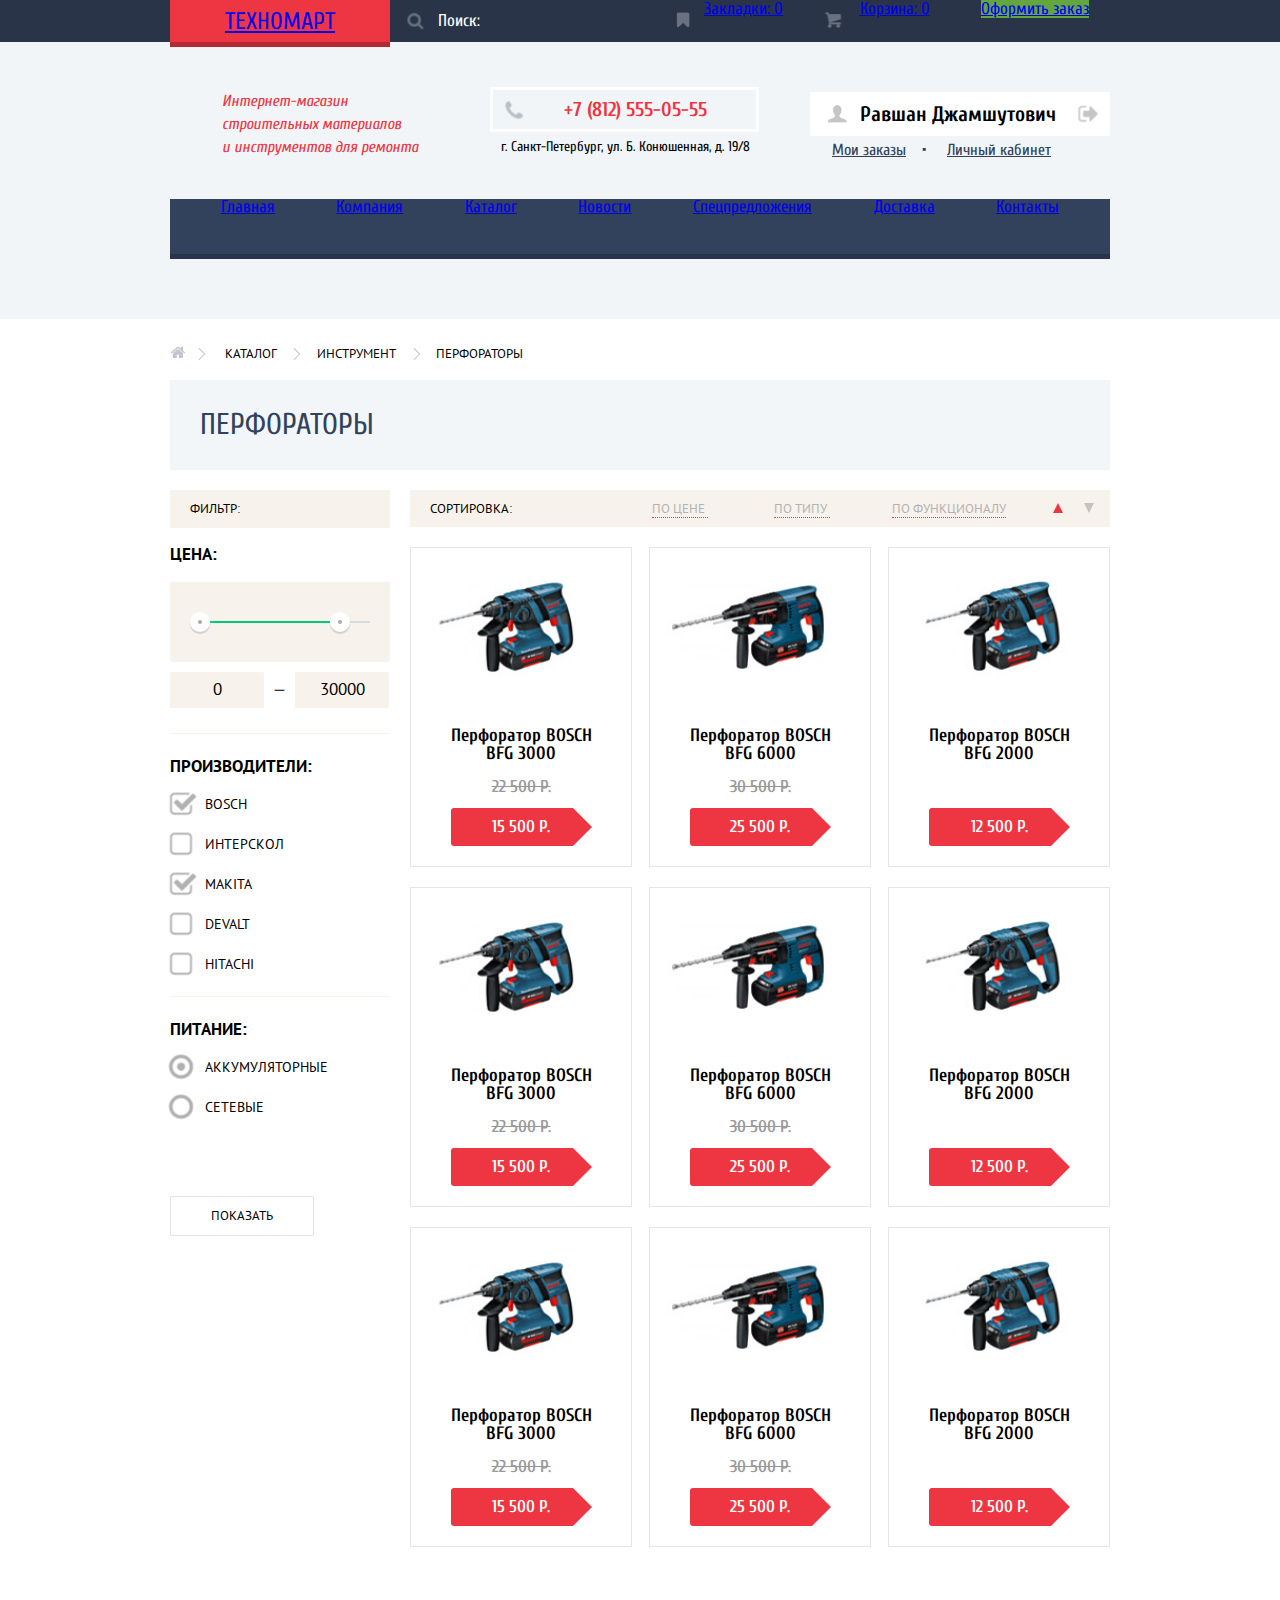
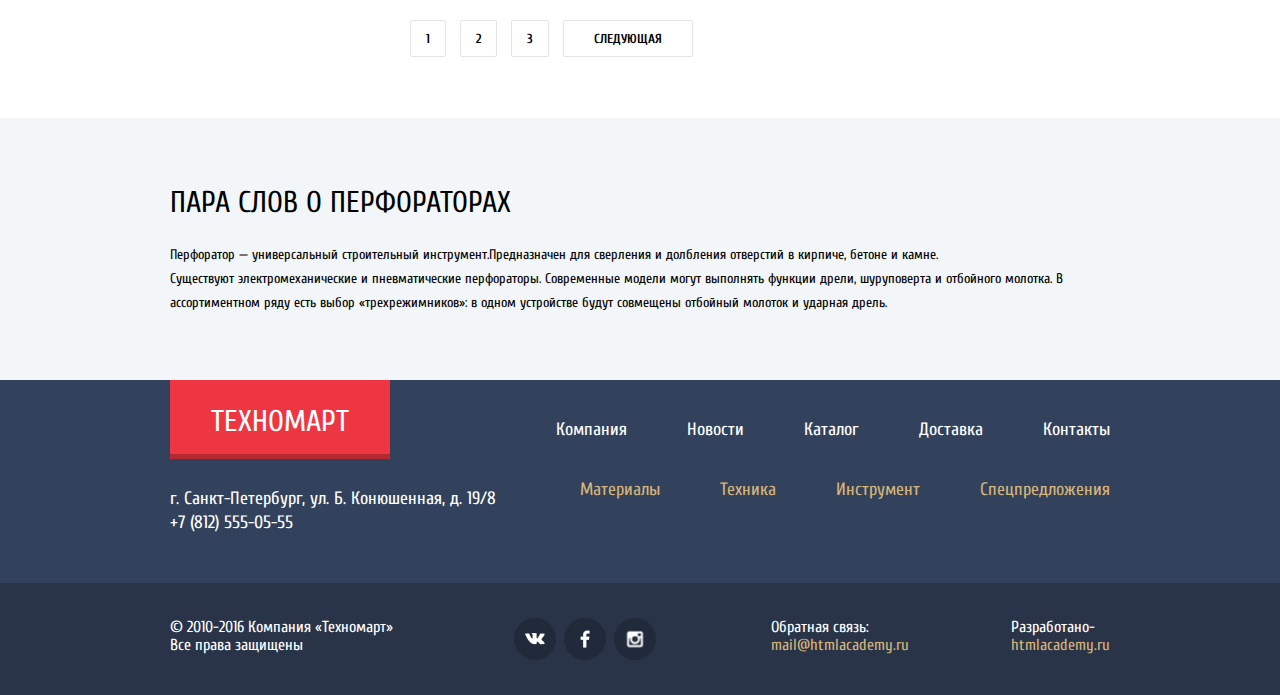
==== commit 234c4203: "исправленный header, требует правки поиска" ====
--- a/inner.html
+++ b/inner.html
@@ -7,7 +7,7 @@
     <link href="css/style.css" rel="stylesheet">
     <link href="https://fonts.googleapis.com/css?family=PT+Sans:400,400i,700" rel="stylesheet">
     <link href="https://fonts.googleapis.com/css?family=Cuprum:400,400i,700" rel="stylesheet">
-    <link rel="stylesheet" href="css/normalize.css">
+    <link href="css/normalize.css" rel="stylesheet">
   </head>
   <body>
     <header class="main-header">
--- a/css/style.css
+++ b/css/style.css
@@ -1,31 +1,9 @@
-/*Папка для стилевых файлов.
-Пример структуры файлов:
-css/
-| - style.css
-| - normalize.css
-| - [другие *.css файлы]
-
-font-family: "Cuprum", sans-serif;
-font-family: "PT Sans", sans-serif;
-*/
-
-/*  В какой последовательности лучше прописывать свойства?
-    # 1- позиционирование
-      2- размер
-      3- цвет/картинки и т.п.
-
-    Существуют ли общие предпочтения?
-    Допустимо ли между группами свойств оставлять пустую строку и комментарий для лучшшей читаемости? 
-
-*/
-
-
 body {
-  font-size: 12px;
+  font-size: 17px;
   line-height: 1;
-  color: black;
+  color: #000000;
   font-weight: normal;
-  font-family: "Cuprum", "PT Sans", sans-serif;
+  font-family:  "Cuprum","PT Sans", "Arial", sans-serif;
   background: #ffffff;
 }
 
@@ -45,10 +23,10 @@
 
 .container-header {
   display: flex;
-  flex-wrap: wrap;
   flex-direction: column;
   padding-bottom: 65px;
   background-color: #f1f5f7;
+	margin-bottom: 9px;
 }
 
 /* panel */
@@ -56,48 +34,40 @@
 .panel {
   color: #ffffff;
   background: #293449;
-  margin-bottom: 40px;
-  display: flex;
-  flex-direction: column;
-  justify-content: center;
-  
+  margin-bottom: 45px;
 }
 
 .panel-content {
   display: flex;
   flex-direction: row;
-  justify-content: space-between;
   width: 940px;
   margin: 0 auto;
 }
 
-.index-logo {
-  width: 220px;
-  font-size: 24px;
-  line-height: 24px;
-  text-align: center;
-  vertical-align: top;
-  text-transform: uppercase;
-}
-
-.index-logo a {  
+.index-logo {  
   display: block;
+	box-sizing: border-box;
+	text-align: center;
+  vertical-align: top;
+		
+	padding-top: 10px;
+  min-height: 42px;
+	width: 220px;
+	
+  text-transform: uppercase;
   color: #ffffff;
   background-color:#ee3643;
   box-shadow: 0 5px #b52933;
   text-decoration: none;
   font-size: 24px;
-  line-height: 24px;
-  vertical-align: top;
-  padding: 9px;
-}
-
-.index-logo a:hover{
+}
+
+.index-logo:hover{
   background-color:#ca2c37;
   box-shadow: 0 5px #9a212a;
 } 
 
-.index-logo a:activ {
+.index-logo:activ {
   background-color:#ba2732;
   box-shadow: 0 5px #8e1e26;
 }
@@ -106,7 +76,8 @@
 /* Здесь я запуталась и не могу разобраться, как сделать, чтобы "лупа" отражалась, когда курсор находится в поле поиска и вводится текст. Мне в принципе не полностью понятен механизм, как правильно это осуществить. И у меня они (лупа и поле) как бы "не едиными" получились...  */
 
 .search-field {
-  width: 275px;
+	width: 270px;
+	box-sizing: border-box;
   position: relative;
 }
 
@@ -116,11 +87,10 @@
   border: none;
   text-align: left;
   font-size: 17px;
-  line-height: 18px;
-  vertical-align: top;
-  padding: 12px 0;
-  padding-left: 50px;
-  color: #ffffff;
+	font-family: inherit;
+  padding-left: 48px;
+	padding-top: 0px;
+  min-height: 42px;
 }
 
 .btn-search {
@@ -222,32 +192,35 @@
 
 .btn-panel {
   width: 150px;
+	box-sizing: border-box;
   text-align: center;
 }
 
-.btn-panel a {  
+.btn-panel-link{  
   display: block;
   color: #ffffff;
   text-decoration: none;
-  font-size: 17px;
-  line-height: 18px;
-  vertical-align: middle;
-  padding: 12px;
-  padding-bottom: 12px;
+	min-height: 42px;
+	line-height: 42px;
 }
 
 .btn-bookmark {
   position: relative;
-}
-
-.btn-bookmark::before {
-   content: "";
-  position: absolute;
-  top: 50%;
-  left: 10%;
+	padding-left: 17px;
+}
+
+.btn-bookmark::before, 
+.btn-cart::before {
+  content: "";
+  position: absolute;
+  top: 48%;
+  left: 15%;
   transform:translate(-50%, -50%);
   background-image: url("../img/sprite.png");
   background-repeat: no-repeat;
+}
+
+.btn-bookmark::before {
   width: 14px;
   height: 16px;
   background-position: -10px -46px;
@@ -256,16 +229,10 @@
 
 .btn-cart {
   position: relative;
+	padding-left: 19px;
 }
 
 .btn-cart::before {
-   content: "";
-  position: absolute;
-  top: 50%;
-  left: 10%;
-  transform:translate(-50%, -50%);
-  background-image: url("../img/sprite.png");
-  background-repeat: no-repeat;
   width: 17px;
   height: 16px;
   background-position: -10px -10px;
@@ -283,7 +250,6 @@
 .btn:active {
   opacity: 0.6;
 }
-/* Почему на иконку карзины при нажатии не работает свойство, хотя на соседние элементы (закладки и оформление заказа) работает правильно? */
 
 .order {
   background-color: #63a63e;
@@ -304,9 +270,10 @@
   display: flex;
   flex-direction: row;
   justify-content: flex-start;
+	align-items: flex-start;
   width: 940px;
   margin: auto;
-  margin-bottom: 25px;
+  margin-bottom: 26px;
 }
 
 .caption {
@@ -316,12 +283,11 @@
   font-size: 16px;
   font-weight: normal;
   line-height: 23px;
-  margin: 5px 50px;
+  margin: 3px 48px 8px 52px;
 }
 
 .contacts {
   width: 270px;
-  margin: 5px;
   margin-left: 20px;
   margin-right: 50px;
 }
@@ -332,9 +298,9 @@
   border: 3px solid #ffffff;
   width: 182px;
   padding: 10px;
-  padding-left: 72px;
-  font-size: 21px;
-  line-height: 18px;
+  padding-left: 71px;
+  font-size: 20px;
+  line-height: 19px;
   font-weight: bolder;
 }
 
@@ -342,7 +308,7 @@
   content: "";
   position: absolute;
   top: 50%;
-  left: 10%;
+  left: 8%;
   transform:translate(-50%, -50%);
   background-image: url("../img/sprite.png");
   background-repeat: no-repeat;
@@ -357,32 +323,31 @@
   vertical-align: top;
   font-size: 14px;
   line-height: 24px;
-  margin-top: 2px;
-}
-
-/* user-block */
-/* Та же проблема, что и в "Поиске", нет ощущения единости и стойкое присутствие ощущения, что накосячила... Вот только в чем именно и как этому помочь - не пойму... */
-
-.user-block {
+  margin-top: 3px;
+}
+
+/* login-block */
+/* Та же проблема, что и в "Поиске", нет ощущения единости и стойкое присутствие ощущения, что накосячила... тот момент, когда справа-налево мышью ведешь "войти" становится черным, а стрелочка все еще окрашена синим */
+
+.login-block {
   width: 120px;
   height: 45px;
   background: #ffffff;
   text-align: center;
-  margin: 5px;
   margin-left: 20px;
   margin-right: 5px;
 }
 
-.first-user-block {
+.check-in-block {
   width: 150px;
   height: 45px;
   background: #ffffff;
-  margin: 5px;
   margin-right: 0px;
+	margin-left: 5px;
   text-align: center;
 }
 
-.user-block a, .first-user-block a {
+.login, .check-in {
   display: block;
   text-decoration: none;
   font-size: 21px;
@@ -392,15 +357,15 @@
   color: #000000;
 }
 
-.user-block a {
+.login {
   padding-left: 30px;
 }
 
-.user-block {
+.login-block {
   position: relative;
 }
 
-.user-block::before {
+.login-block::before {
   content: "";
   position: absolute;
   top: 50%;
@@ -414,22 +379,22 @@
   opacity: 1;
 }
 
-.user-block a:hover, .first-user-block a:hover {
+.login:hover, .check-in:hover {
   color: #ee3643;
 }
 
-.user-block a:active, .first-user-block a:active {
+.login:active, .check-in:active {
   color: #b2b2b2;
 }
 
-.user-block:hover::before {
+.login-block:hover::before {
   width: 20px;
   height: 17px;
   background-position: -10px -393px;
   opacity: 1;
 }
 
-.user-block:active::before {
+.login-block:active::before {
   width: 20px;
   height: 17px;
   background-position: -10px -430px;
@@ -442,52 +407,53 @@
   display: flex;
   flex-direction: row;
   justify-content: space-around;
+	
   color: #ffffff;
   background: #32425c;
   box-shadow: 0 5px #293449;
+	
   width: 900px;
   margin: auto;
   text-transform: none;
   list-style: none;
-  font-size: 0;
   padding: 0 20px;
 }
 
-.item-main-navigation{
+.item-main-navigation {
   height: 55px;
-  font-size: 17px;
-  line-height: 17px;
-  vertical-align: top;
-}
-
-.main-navigation a{
+  line-height: 15px;
+  vertical-align: top;
+}
+
+.link-main-navigation {
   display: block;
   color: #ffffff;
   text-decoration: none;
-  padding: 22px 31px;
-}
-
-.main-navigation a:hover {
+  padding: 21px 31px;
+}
+
+.link-main-navigation:hover {
   background-color: #293449;
   padding-bottom: 21px;
 }
 
-.main-navigation a:active {
+.link-main-navigation:active {
   background-color: #1d2739;
   color: rgba(255,255,255,0.5);
   padding-bottom: 21px;
 }
 
-/* index тело станицы*/
+
+/* index тело станицы */
+
+
 /* container */
 
 .container {
-  display: flex;
-  flex-wrap: wrap; 
+  display: flex; 
   flex-direction: column;
   justify-content: center;
   margin: auto;
-  margin-top: 7px;
 }
 
 .section-main {
@@ -500,7 +466,7 @@
   flex-wrap: wrap;
 }
 
-/*.features*/
+/* .features */
 
 .features {
   justify-content: space-between;
@@ -509,48 +475,47 @@
   margin-top: 50px;
 }
 
-.features a {
-  position: absolute;
-  left: 20px;
-  bottom: 20px;
+.features-link {
+  position: absolute;
+  left: 24px;
+  bottom: 21px;
   color: #ffffff;
   text-decoration: none; 
   width: 135px;
-  padding: 12px 0px;
+  padding: 11px 0px;
   font-size: 14px;
   line-height: 18px;
   text-align: center;
-  vertical-align: middle;
   text-transform: uppercase;
   background-color: rgba(0, 0, 0, 0.1);
   border-radius: 3px;
 }
 
-.features a:hover {
+.features-link:hover {
   background-color: rgba(0, 0, 0, 0.2);
 }
 
-.features a:active {
+.features-link:active {
   background-color: rgba(0, 0, 0, 0.3);
 }
-
 
 .features-item {
   position: relative;
   width: 300px;
   height: 123px;
   margin-bottom: 20px;
-  background: red;
+	background-color: #348911;
 }
 
 .features-item:last-child {
   margin-bottom: 0px;
 }
 
-.features h3 {
+.features-name {
   display: block;
-  width: 120px;
-  padding-left: 20px;
+  min-width: 120px;
+  margin-left: 22px;
+	margin-top: 22px;
   font-size: 24px;
   line-height: 30px;
   text-align: left;
@@ -573,12 +538,22 @@
   padding-left: 31px;
 }
 
-.materials .icon-features img {
- margin-left: 20px;
-}
-
-.tool .icon-features img {
- margin-left: 8px;
+.icon-features-materials {
+  margin-left: 22px;
+}
+
+.icon-features-tool {
+  margin-left: 6px;
+	margin-top: 2px;
+}
+
+.icon-features-discounts {
+	margin-top: -5px;
+	margin-left: 5px;
+}
+
+.icon-features-delivery {
+	margin-top: 1px;
 }
 
 .materials {
@@ -660,7 +635,7 @@
 }
 
 
-.features-item-after-the-slider {
+.features-item-after-slider {
   display: flex; 
   flex-direction: column;
 }
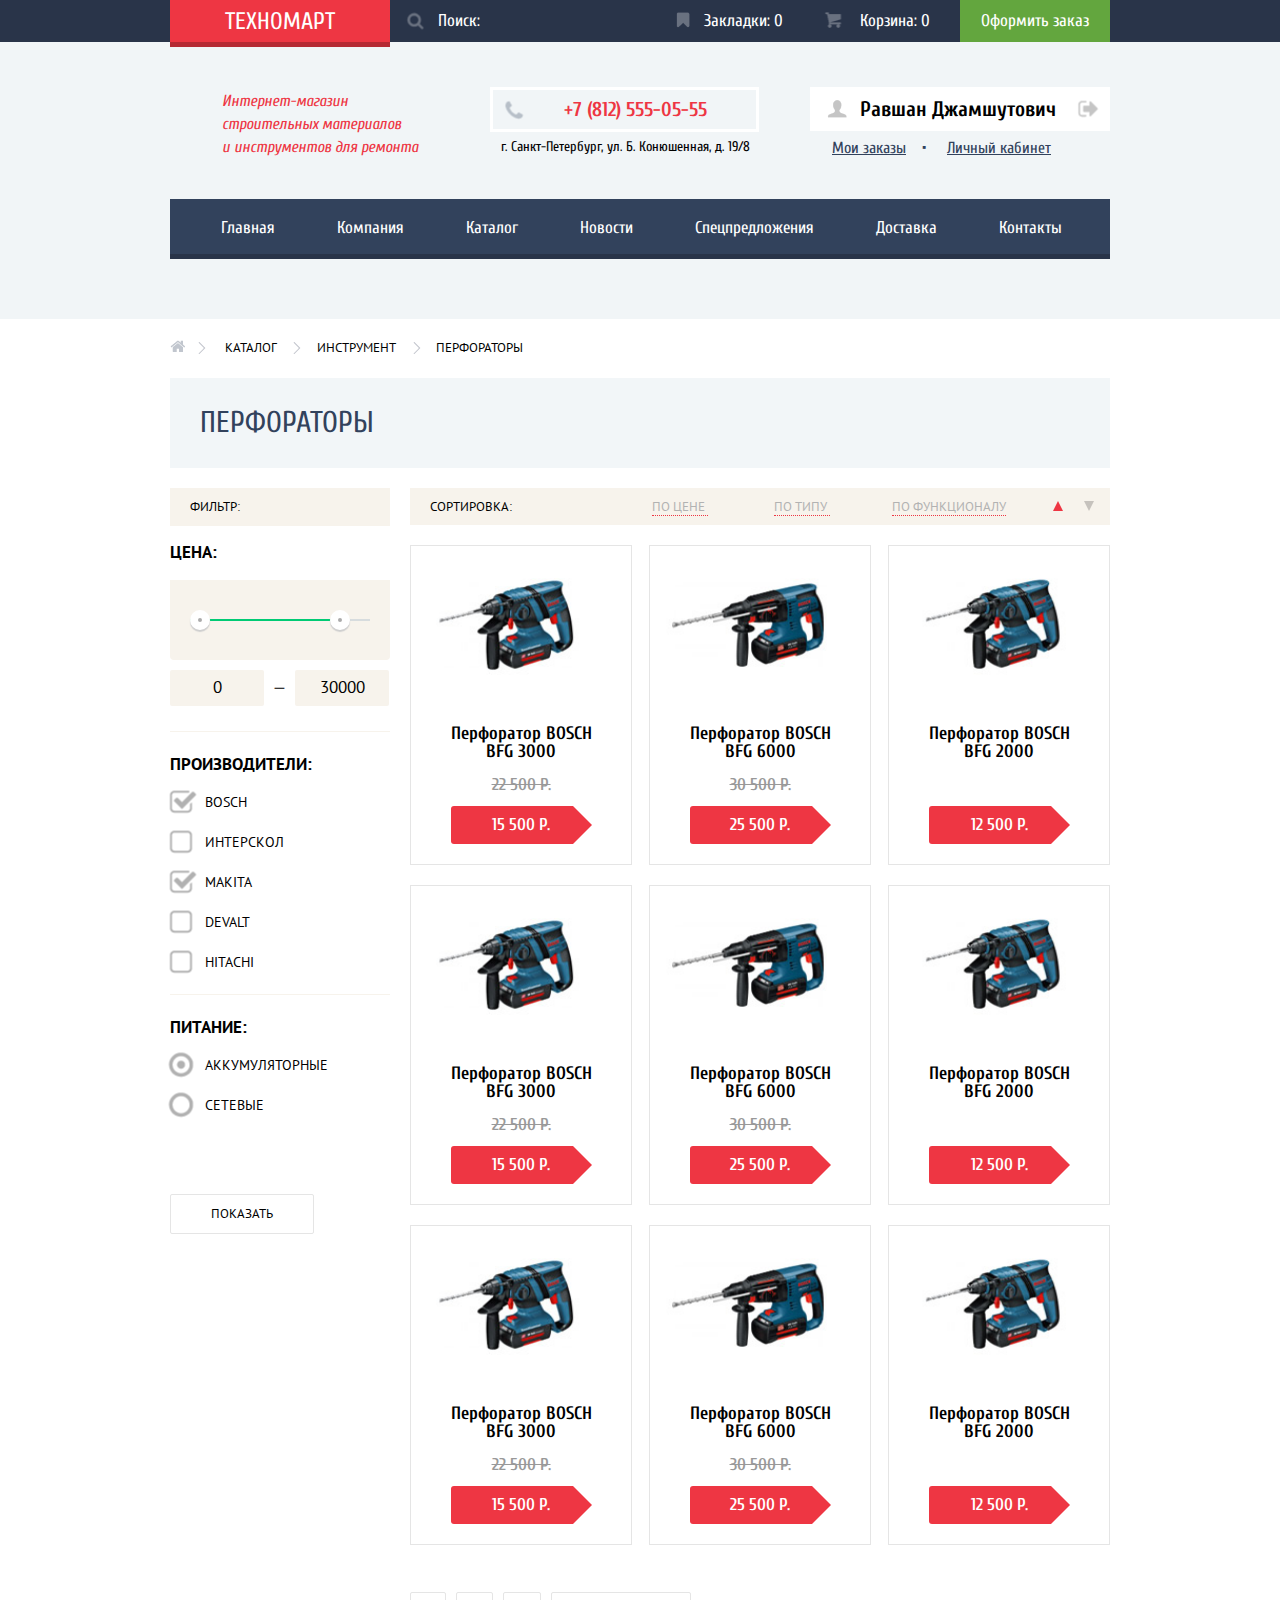
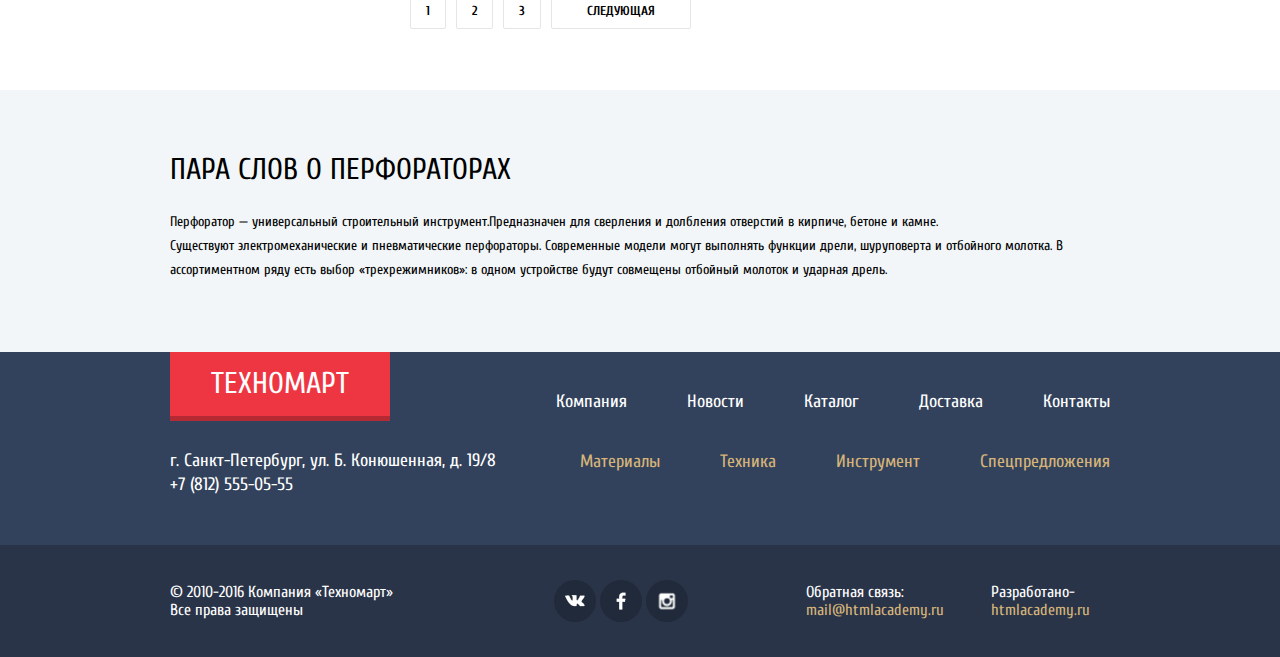
==== commit ce880bb9: "все слайдеры переключаются" ====
--- a/inner.html
+++ b/inner.html
@@ -14,8 +14,8 @@
       <div class="container-header">
         <div class="panel"> 
           <div class="panel-content"> 
-            <div class="index-logo">
-              <a href="index.html">Техномарт</a>
+            <div class="index-logo-cover">
+              <a class="index-logo" href="index.html">Техномарт</a>
             </div>
             <div class="search-field">
               <form>
@@ -24,13 +24,13 @@
               </form>
             </div>
             <div class="btn-panel btn-bookmark">
-              <a class="btn bookmark" href="#">Закладки: 0</a>
+              <a class="btn-panel-link bookmark" href="#">Закладки: 0</a>
             </div>   
             <div class="btn-panel btn-cart">
-              <a class="btn cart" href="#">Корзина: 0</a>
+              <a class="btn-panel-link cart" href="#">Корзина: 0</a>
             </div>
             <div class="btn-panel btn-order">
-            <a class="btn order" href="#">Оформить заказ</a>
+            <a class="btn-panel-link order" href="#">Оформить заказ</a>
             </div>
           </div> 
         </div> 
@@ -63,25 +63,25 @@
         <nav class="main-navigation">
           <ul class="list-main-navigation">
             <li class="item-main-navigation">
-              <a href="index.html">Главная</a>
-            </li>
-            <li class="item-main-navigation">
-              <a href="#">Компания</a>
-            </li>
-            <li class="item-main-navigation">
-              <a href="#">Каталог</a>
-            </li>
-            <li class="item-main-navigation">
-              <a href="#">Новости</a>
-            </li>
-            <li class="item-main-navigation">
-              <a href="#">Спецпредложения</a>
-            </li>
-            <li class="item-main-navigation">
-              <a href="#">Доставка</a>
-            </li>
-            <li class="item-main-navigation">
-              <a href="#">Контакты</a>
+              <a class="link-main-navigation" href="index.html">Главная</a>
+            </li>
+            <li class="item-main-navigation">
+              <a class="link-main-navigation" href="#">Компания</a>
+            </li>
+            <li class="item-main-navigation">
+              <a class="link-main-navigation" href="#">Каталог</a>
+            </li>
+            <li class="item-main-navigation">
+              <a class="link-main-navigation" href="#">Новости</a>
+            </li>
+            <li class="item-main-navigation">
+              <a class="link-main-navigation" href="#">Спецпредложения</a>
+            </li>
+            <li class="item-main-navigation">
+              <a class="link-main-navigation" href="#">Доставка</a>
+            </li>
+            <li class="item-main-navigation">
+              <a class="link-main-navigation" href="#">Контакты</a>
             </li>
           </ul>
         </nav>    
@@ -311,77 +311,74 @@
         </div>  
       </div>
       </main>
-      <!-- Футер --><!-- В футере изменен порядок элементов, для удобства восприятия разметки, при необходимости- сменить -->
-      <footer class="main-footer">
-        <div class="footer-container">
-          <div class="logo-navigation">
-            <div class="logo-navigation-content">
-              <div class="index-logo-adress">
-                <div class="index-logo">
-                  <a href="index.html">Техномарт</a>
-                </div>
-                <p class="adress-footer">г. Санкт-Петербург, ул. Б. Конюшенная, д. 19/8 <br>+7 (812) 555-05-55</p>
-              </div>
-                  <!-- Навигация по сайту в футере-->
-              <div class="footer-navigations">
-                <nav class="footer-navigation">
-                  <ul>
-                    <li>
-                      <a href="#">Компания</a>
-                    </li>
-                    <li>
-                      <a href="#">Новости</a>
-                    </li>
-                    <li>
-                      <a href="#">Каталог</a>
-                    </li>
-                    <li>
-                      <a href="#">Доставка</a>
-                    </li>
-                    <li>
-                      <a href="#">Контакты</a>
-                    </li>
-                  </ul>
-                </nav>
-                <!-- Навигация по типам товаров в футере-->
-                <nav class="footer-navigation-goods">
-                  <ul>
-                    <li>
-                      <a href="#">Материалы</a>
-                    </li>
-                    <li>
-                      <a href="#">Техника</a>
-                    </li>
-                    <li>
-                      <a href="#">Инструмент</a>
-                    </li>
-                    <li>
-                      <a href="#">Спецпредложения</a>
-                    </li>
-                  </ul>
-                </nav>
-              </div>  
-            </div>
-          </div>
-          <div class="social-copyright">
-            <div class="social-copyright-content">
-              <p class="copyright">&copy; 2010-2016 Компания &laquo;Техномарт&raquo; Все права защищены</p>
-              <section class="footer-social">
-                <a class="social-btn social-btn-vk" href="#">Вконтакте</a>
-                <a class="social-btn social-btn-fb" href="#">Фейсбук</a>
-                <a class="social-btn social-btn-inst" href="#">Инстаграм</a>
-              </section>
-              <section class="mail">
-                <p>Обратная связь:</p>
-                <a class="btn" href="">mail@htmlacademy.ru</a><!-- почта -->
-              </section>
-             <section class="author-copyright">
-              <p>Разработано-</p>
-              <a class="btn" href="https://htmlacademy.ru">htmlacademy.ru</a><!-- разработано -->
-             </section>
-           </div>
-         </div> 
-       </div>
+			<footer class="main-footer">
+				<div class="footer-container">
+					<div class="logo-navigation">
+						<div class="logo-navigation-content">
+							<div class="index-logo-adress">
+								<div class="index-logo-cover">
+									<a class="index-logo" href="index.html">Техномарт</a>
+								</div>
+								<p class="adress-footer">г. Санкт-Петербург, ул. Б. Конюшенная, д. 19/8 <br>+7 (812) 555-05-55</p>
+							</div>
+							<div class="footer-navigations">
+								<nav class="footer-navigation">
+									<ul>
+										<li>
+											<a href="#">Компания</a>
+										</li>
+										<li>
+											<a href="#">Новости</a>
+										</li>
+										<li>
+											<a href="#">Каталог</a>
+										</li>
+										<li>
+											<a href="#">Доставка</a>
+										</li>
+										<li>
+											<a href="#">Контакты</a>
+										</li>
+									</ul>
+								</nav>
+								<nav class="footer-navigation-goods">
+									<ul>
+										<li>
+											<a href="#">Материалы</a>
+										</li>
+										<li>
+											<a href="#">Техника</a>
+										</li>
+										<li>
+											<a href="#">Инструмент</a>
+										</li>
+										<li>
+											<a href="#">Спецпредложения</a>
+										</li>
+									</ul>
+								</nav>
+							</div>  
+						</div>
+					</div>
+					<div class="social-copyright">
+						<div class="social-copyright-content">
+							<p class="copyright">&copy; 2010-2016 Компания &laquo;Техномарт&raquo; Все права защищены</p>
+							<section class="footer-social">
+								<a class="social-btn social-btn-vk" href="#">Вконтакте</a>
+								<a class="social-btn social-btn-fb" href="#">Фейсбук</a>
+								<a class="social-btn social-btn-inst" href="#">Инстаграм</a>
+							</section>
+							<section class="mail">
+								<p>Обратная связь:</p>
+								<a class="btn" href="">mail@htmlacademy.ru</a>
+							</section>
+							<section class="author-copyright">
+								<p>Разработано-</p>
+								<a class="btn" href="https://htmlacademy.ru">htmlacademy.ru</a>
+							</section>
+						</div>
+					</div> 
+				</div>
     </footer>
   </body>
 </html>
--- a/css/style.css
+++ b/css/style.css
@@ -91,6 +91,7 @@
   padding-left: 48px;
 	padding-top: 0px;
   min-height: 42px;
+	width: 265px;
 }
 
 .btn-search {
@@ -117,26 +118,18 @@
   opacity: 0.3;
 }
 
-
-.btn-search:hover::after{
+.btn-search:hover::after,
+.search:hover + .btn-search::after {
   opacity:1;
 }
 
-.btn-search:active::after{
+.btn-search:active::after, 
+.search:focus + .btn-search::after {
   width: 17px;
   height: 17px;
   background-position: -10px -677px;
   opacity:1;
 }
-/*
-
-.search:focus .btn-search::after{
-  width: 17px;
-  height: 17px;
-  background-position: -10px -677px;
-  opacity:1;
-}
-*/
 
 .search-field input::-webkit-input-placeholder { /* Chrome/Opera/Safari */
  color:#ffffff;
@@ -326,9 +319,6 @@
   margin-top: 3px;
 }
 
-/* login-block */
-/* Та же проблема, что и в "Поиске", нет ощущения единости и стойкое присутствие ощущения, что накосячила... тот момент, когда справа-налево мышью ведешь "войти" становится черным, а стрелочка все еще окрашена синим */
-
 .login-block {
   width: 120px;
   height: 45px;
@@ -358,14 +348,11 @@
 }
 
 .login {
+	position: relative;
   padding-left: 30px;
 }
 
-.login-block {
-  position: relative;
-}
-
-.login-block::before {
+.login::before {
   content: "";
   position: absolute;
   top: 50%;
@@ -387,14 +374,14 @@
   color: #b2b2b2;
 }
 
-.login-block:hover::before {
+.login:hover::before {
   width: 20px;
   height: 17px;
   background-position: -10px -393px;
   opacity: 1;
 }
 
-.login-block:active::before {
+.login:active::before {
   width: 20px;
   height: 17px;
   background-position: -10px -430px;
@@ -473,6 +460,7 @@
   align-self: flex-start;
   color: #ffffff;
   margin-top: 50px;
+	margin-bottom: 52px;
 }
 
 .features-link {
@@ -576,11 +564,44 @@
   background: #f6b22d;
 }
 
-.slider {
+.sliders {
   position: relative;
   width: 620px;
   height: 266px;
   background: #000000 ;
+}
+
+.sliders::after, 
+.sliders::before {
+	content: "";
+  position: absolute;
+  transform:translate(-50%, -50%);
+  background-image: url("../img/sprite.png");
+  background-repeat: no-repeat;
+}
+
+.sliders::after {
+	top: 50%;
+  left: 5%;
+	width: 22px;
+  height: 40px;
+  background-position: -10px -333px;
+}
+
+.sliders::before {
+	top: 50%;
+  left: 95%;
+	width: 22px;
+  height: 40px;
+  background-position: -10px -580px;
+}
+
+.sliders input[type="radio"] {
+  display: none;
+}
+
+.slider {
+	display: none;
 }
 
 .slider-name {
@@ -608,74 +629,97 @@
   font-weight: normal;
 }
 
-.open-directory a {
-  position: absolute;
+.slider-controls {
+  position: absolute;
+	left: 47%;
+	bottom: 10%;
+	z-index: 20;
+  font-size: 0;
+}
+	
+.slider-controls label {
+	display: inline-block;
+  width: 6px;
+  height: 6px;
+  margin-right: 8px;
+  vertical-align: top;
+  background-color: #ffffff;
+  border: 2px solid #ffffff;
+  border-radius: 50%;
+  cursor: pointer;
+}
+
+#punchers:checked  ~ .slider-punchers,
+#drills:checked  ~ .slider-drills {
+	display: block;
+}
+
+#punchers:checked ~ .slider-controls label[for="punchers"],
+#drills:checked ~ .slider-controls label[for="drills"] {
+  background-color: #ee3643;
+}
+
+.open-directory-link {
   left: 25px;
   bottom: 22px;
-  color: #ffffff;
-  text-decoration: none; 
   width: 195px;
   height: 20px;
-  font-size: 14px;
-  line-height: 18px;
-  text-align: center;
   vertical-align: middle;
-  text-transform: uppercase;
   background: #ee3643;
-  border-radius: 3px;
-}
-
-.open-directory a:hover {
+}
+
+.open-directory-link:hover {
   background: #ca2c37;
 }
 
-
-.open-directory a:active {
+.open-directory-link:active {
   background: #ba2732;
 }
-
 
 .features-item-after-slider {
   display: flex; 
   flex-direction: column;
 }
 
-/*.goods*/
-
-.popular-goods {
+/* .goods, .manufacturers */
+
+.goods {
+margin-bottom: 0px;	
+}
+
+.popular-goods,
+.popular-manufacturers {
   display: flex;
   justify-content: space-between;
+	align-items: center;
   width: 940px;
+	min-height: 90px;
   background: #f7f3ec;
   margin-bottom: 20px;
 }
 
-.goods h2 {
-  padding-left: 30px;
-  margin-top: 25px;
+.popular-goods-name,
+.popular-manufacturers-name {
+  margin-left: 28px;
   font-size: 30px;
-  line-height: 30px;
-  text-align: left;
-  vertical-align: top;
   text-transform: uppercase;
   color: #32425c;
 }
 
-.popular-goods-link {
+.popular-goods-link-box,
+.popular-manufacturers-link-box {
   text-align: center;
-  vertical-align: top;
   width: 255px;
   height: 40px;
-  margin: 25px;
-}
-
-.popular-goods-link a {
+  margin-right: 23px;
+}
+
+.popular-goods-link,
+.popular-manufacturers-link {
   display: block;
   text-decoration: none; 
   font-size: 14px;
   line-height: 18px;
-  text-align: center;
-  vertical-align: top;
   text-transform: uppercase;
   background: #ee3643;
   border-radius: 2px;
@@ -689,58 +733,13 @@
   width: 940px;
 }
 
-
-/*.manufacturers*/
-
-.manufacturers {
- 
-}
-
-.popular-manufacturers {
-  display: flex;
-  justify-content: space-between;
-  width: 940px;
-  background: #f7f3ec;
-  margin-bottom: 20px;
-}
-
-.manufacturers h2 {
-  padding-left: 30px;
-  margin-top: 25px;
-  font-size: 30px;
-  line-height: 30px;
-  text-align: left;
-  vertical-align: top;
-  text-transform: uppercase;
-  color: #32425c;
-}
-
-.popular-manufacturers-link {
-  text-align: center;
-  vertical-align: top;
-  width: 255px;
-  height: 40px;
-  margin: 25px;
-}
-
-.popular-manufacturers-link a {
-  display: block;
-  text-decoration: none; 
-  font-size: 14px;
-  line-height: 18px;
-  text-align: center;
-  vertical-align: top;
-  text-transform: uppercase;
-  background: #ee3643;
-  border-radius: 2px;
-  padding: 11px;
-  color: #ffffff;
-}
+/* .manufacturers-list */
 
 .manufacturers-list {
   display: flex;
   flex-wrap: wrap;
   justify-content: space-between;
+	margin-bottom: 10px;
 }
 
 .manufacturers-list-item {
@@ -759,7 +758,6 @@
 }
 
 /*.services*/
-/* Не работает переключатель, хотя кажется все как-будто правильно должно быть... по той же схеме делала на  inner переключатели в фильтре, там все работает... Явно здесь я что-то сделала не то, но что именно? */
 
 .servis-content {
   width: 100%;
@@ -792,22 +790,22 @@
   position: relative;
   width: 240px;
   padding-bottom: 100px;
-  
 }
 
 .vertical-shadow {
   position: absolute;
-  left: 240px;
-  top: -45px
-}
-
-.paper-btn input {
-    display: none
-}
-
-.paper-btn label {
+  left: 230px;
+  top: -45px;
+}
+
+.yes-radio {
+  display: none;
+}
+
+.paper-btn {
   display: inline-block;
-  width: 210px;
+	box-sizing: border-box;
+  width: 240px;
   line-height: 30px;
   font-size: 21px;
   color: #ffffff;
@@ -819,13 +817,13 @@
   padding: 16px 20px;
 }
 
-.paper-btn label:hover {
+.paper-btn:hover {
   background-color: #293449;
 }
 
-.paper-btn #yes-delivery:checked ~ label[for="yes-delivery"],
-.paper-btn #yes-guarantee:checked ~ label[for="yes-guarantee"],
-.paper-btn #yes-credit:checked ~ label[for="yes-credit"] { 
+#yes-delivery:checked ~ .about-services .paper-btn-delivery[for="yes-delivery"],
+#yes-guarantee:checked ~ .about-services .paper-btn-guarantee[for="yes-guarantee"],
+#yes-credit:checked ~ .about-services .paper-btn-credit[for="yes-credit"] { 
   color:#32425c;
   background-color: #ffffff;
   box-shadow:
@@ -840,15 +838,15 @@
   margin-left: 80px;
 }
 
-#yes-delivery:checked ~ .services-slider-slogan .services-content-slogan:nth-child(1) {
+#yes-delivery:checked ~ .about-services .services-content-slogan:nth-child(1) {
   display: block;
 }
 
-#yes-guarantee:checked ~ .services-slider-slogan .services-content-slogan:nth-child(2) {
+#yes-guarantee:checked ~ .about-services .services-content-slogan:nth-child(2) {
   display: block;
 }
 
-#yes-credit:checked ~ .services-slider-slogan .services-content-slogan:nth-child(3) {
+#yes-credit:checked ~ .about-services .services-content-slogan:nth-child(3) {
   display: block;
 }
 
@@ -1238,26 +1236,16 @@
   flex-direction: column;
 }
 
-footer .index-logo {
-  width: 220px;
-  background-color:#ee3643;
-  box-shadow: 0 5px #b52933;
+footer .index-logo-cover {
+  margin-bottom: 15px;
+}
+
+footer .index-logo {  
+  color: #ffffff;
   font-size: 30px;
   line-height: 30px;
-  text-align: center;
-  vertical-align: top;
-  text-transform: uppercase;
-  margin-bottom: 15px;
-}
-
-footer .index-logo a {  
-  display: block;
-  color: #ffffff;
-  text-decoration: none;
-  font-size: 30px;
-  line-height: 30px;
-  vertical-align: middle;
   padding: 17px;
+	cursor: pointer;
 }
 
 .footer-navigations {
@@ -1323,7 +1311,7 @@
 }
 
 li {
- list-style-type: none; /* Убираем маркеры на всем макете. В данном случае мне было удобно так сдделать но на сколько я понимаю - это плохая практика и надо было к каждому списку отдельно применять. Так? */
+ list-style-type: none;
 }
 
 .social-copyright-content {
@@ -1332,6 +1320,7 @@
   width: 940px;
   margin: auto;
   justify-content: space-between;
+	align-items: center;
   font-size: 16px;
   line-height: 18px;
   margin-top: 35px;
@@ -1353,7 +1342,7 @@
 }
 
 .footer-social {
-  margin: 0px 10px;
+	margin-left: 107px;
   text-align: center;
 }
 
@@ -1365,6 +1354,14 @@
 
 .mail p, .author-copyright p {
   margin: 0px;
+}
+
+.mail {
+  margin-left: 70px;	
+}
+
+.author-copyright {
+  margin-right: 20px;	
 }
 
 .social-btn {
@@ -1372,8 +1369,7 @@
   position: relative;
   width: 42px;
   height: 42px;
-  margin: 0 2px;
-  font-size: 0; /*  скрывает текст */
+  font-size: 0;
   vertical-align: top;
   text-decoration: none;
   border-radius: 50%;
@@ -1431,7 +1427,7 @@
   position: relative;
   width: 300px;
   background-color: #ffffff;
-  margin-top: 5px;
+  margin-bottom: 3px;
 }
 
 .user-name::before {
@@ -1551,13 +1547,15 @@
   display: flex;
   position: relative;
   flex-direction: row;
+	align-items: flex-start;
   width: 940px;
   margin: auto;
   padding: 0px;
+	min-height: 50px;
 }
 
 .breadcrumbs ul li {
-  margin: 17px 20px;
+  margin: 11px 20px;
   text-align: center;
   vertical-align: top;
   font-size: 13px;
@@ -1569,10 +1567,12 @@
   margin-left: 0px;
 }
 
-.breadcrumbs ul li:nth-child(1)::after {
+.breadcrumbs ul li:nth-child(1)::after, 
+.breadcrumbs ul li:nth-child(2)::after, 
+.breadcrumbs ul li:nth-child(3)::after {
   content: "";
   position: absolute;
-  top: 50%;
+  top: 40%;
   left: 32px;
   transform:translate(-50%, -50%);
   background-image: url("../img/sprite.breadcrumbs.png");
@@ -1584,31 +1584,11 @@
 }
 
 .breadcrumbs ul li:nth-child(2)::after {
-  content: "";
-  position: absolute;
-  top: 50%;
   left: 127px;
-  transform:translate(-50%, -50%);
-  background-image: url("../img/sprite.breadcrumbs.png");
-  background-repeat: no-repeat;
-  width: 8px;
-  height: 12px;
-  background-position: -10px -42px;
-  opacity: 1;
-}
-
+}
+ 
 .breadcrumbs ul li:nth-child(3)::after {
-  content: "";
-  position: absolute;
-  top: 50%;
   left: 247px;
-  transform:translate(-50%, -50%);
-  background-image: url("../img/sprite.breadcrumbs.png");
-  background-repeat: no-repeat;
-  width: 8px;
-  height: 12px;
-  background-position: -10px -42px;
-  opacity: 1;
 }
 
 .breadcrumbs ul li a{
@@ -2262,7 +2242,7 @@
 
 .switch-pages {
   width: 100%;
-  padding-top: 62px;
+  padding-top: 36px;
   padding-bottom: 70px;
   
 }
@@ -2285,7 +2265,7 @@
   font-size: 13px;
   line-height: 18px;
   font-weight: bold;
-  margin: 5px;
+  margin: 3px;
 }
 
 .pages a:first-child {
@@ -2293,7 +2273,7 @@
 }
 
 .pages a:last-child {
-  padding: 10px 30px;
+  padding: 10px 35px;
 }
 
 .pages a:hover {
@@ -2309,8 +2289,8 @@
 .on-product-pages {
   width: 100%;
   background: #f2f6f8;
-  padding-top: 45px;
-  padding-bottom: 65px;
+  padding-top: 40px;
+  padding-bottom: 70px;
 }
 
 .on-product {
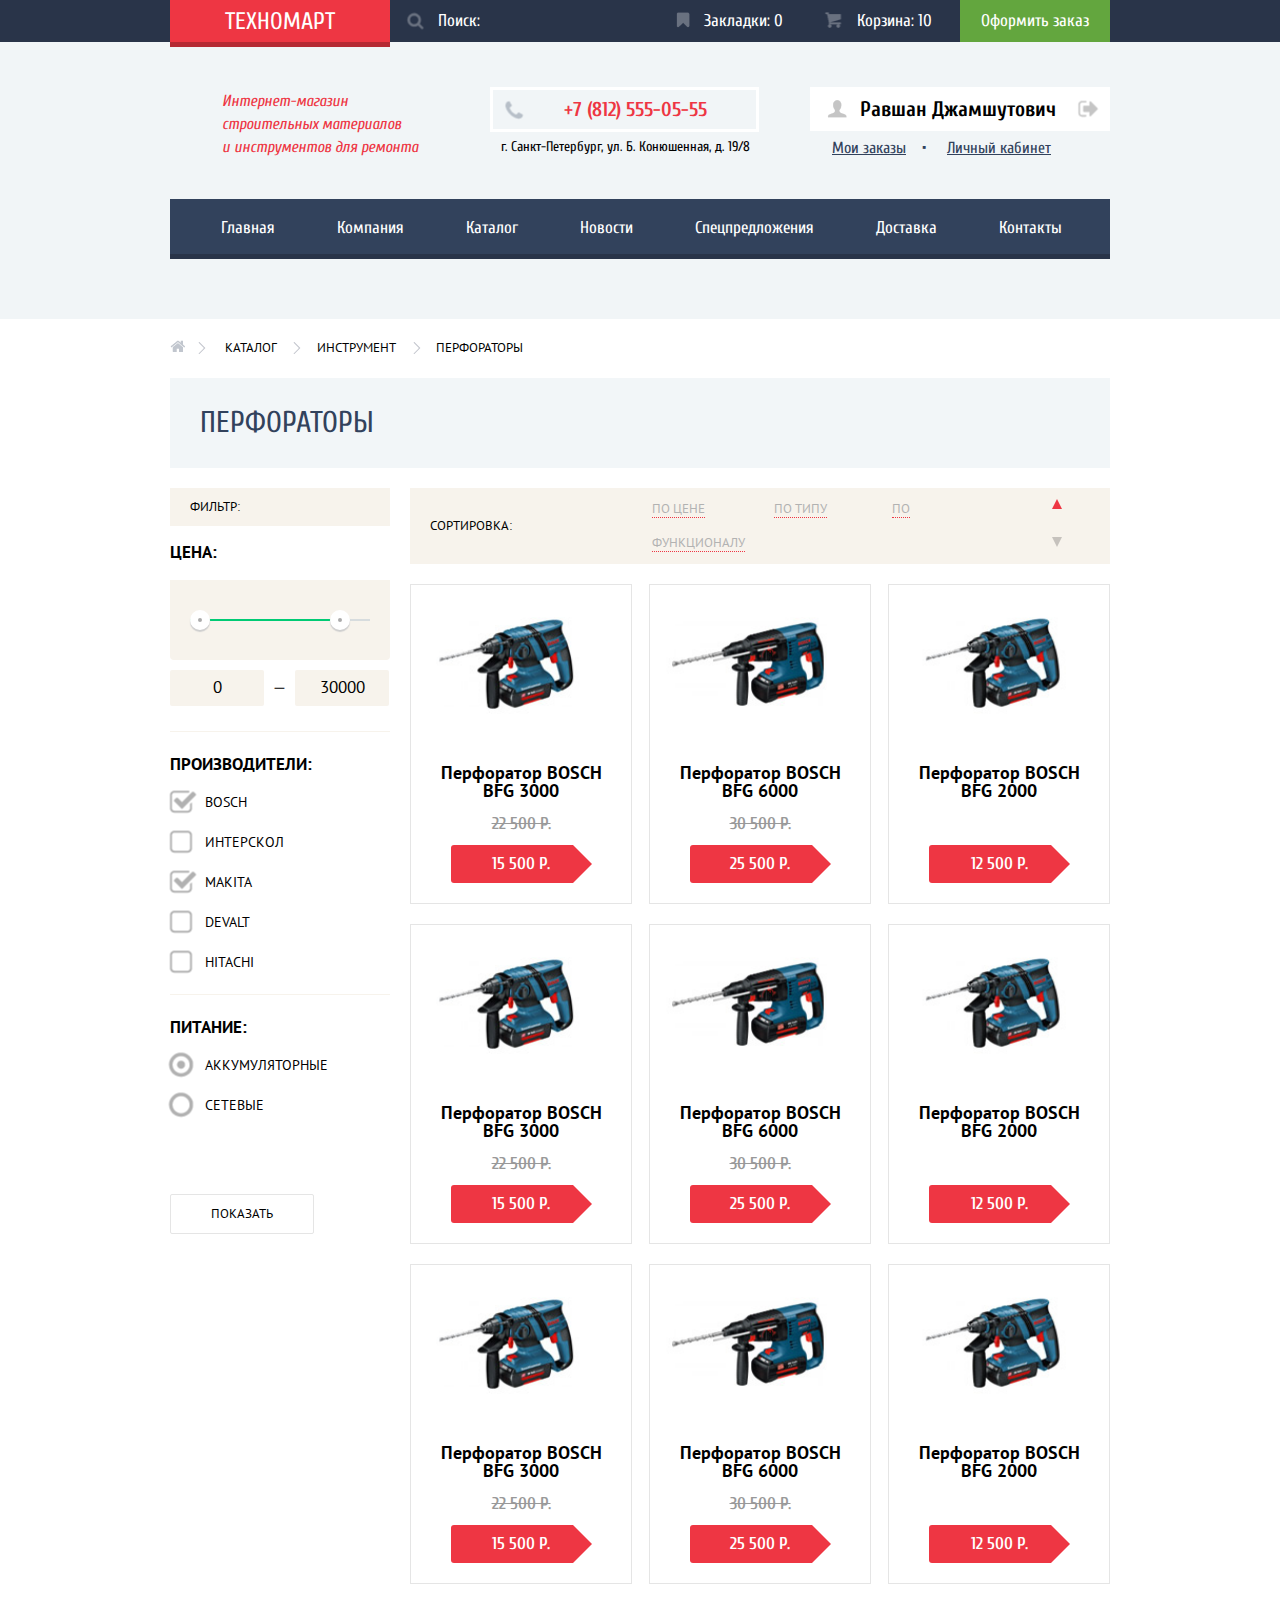
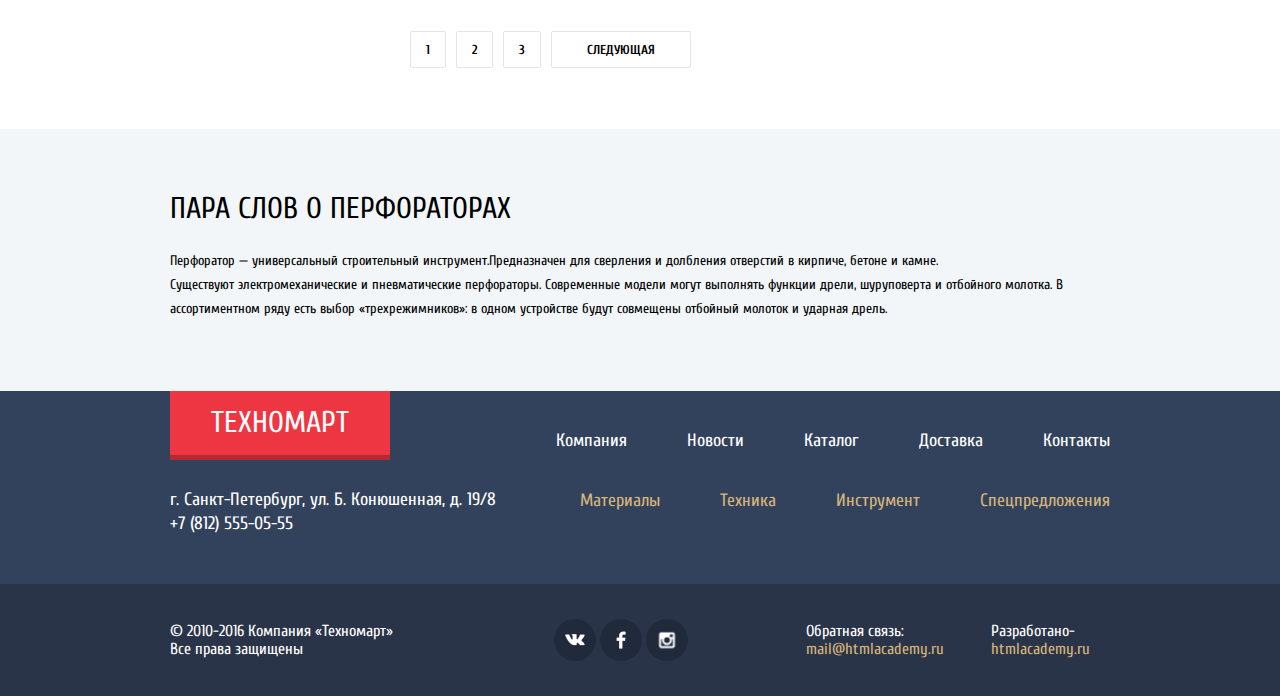
==== commit b0536b76: "+ стилизация техномарта на стадии завершения" ====
--- a/inner.html
+++ b/inner.html
@@ -27,7 +27,7 @@
               <a class="btn-panel-link bookmark" href="#">Закладки: 0</a>
             </div>   
             <div class="btn-panel btn-cart">
-              <a class="btn-panel-link cart" href="#">Корзина: 0</a>
+              <a class="btn-panel-link cart" href="#">Корзина: 10</a>
             </div>
             <div class="btn-panel btn-order">
             <a class="btn-panel-link order" href="#">Оформить заказ</a>
@@ -156,26 +156,18 @@
           </form>
         </section> 
         <section class="sorting">
-          <div class="sorting-tool">
-            <b>Сортировка:</b><!-- не совсем понимаю через что это делать... чекбоксы, если только стилизованные... или из этого можно как-то продожить... -->
-            <form class="sorting-item">
-              <label class="price">
-                <input type="radio"  value="price" name="sorting-item" checked>По цене
-              </label>
-              <label class="type"> 
-                <input type="radio"  value="type" name="sorting-item">По типу
-              </label>
-              <label class="functional"> 
-                <input type="radio"  value="functional" name="sorting-item">По функционалу
-              </label>
-            </form>
-            <form class="arrow-sorting">
-              <input class="arrow arrow-up" type="radio" id="a-r1" value="arrow-up" name="arrow" checked>
-              <label for="a-r1"></label>
-              <input class="arrow arrow-down" type="radio" id="a-r2" value="arrow-down" name="arrow">
-              <label for="a-r2"></label>
-            </form>
-          </div>
+					<div class="sorting-tool">
+						<h5 class="sorting-title">Сортировка:</h5>
+						<div class="sorting-variety">
+							<a class="sorting-item sorting-price sorting-item-active" href="#">По цене</a>
+							<a class="sorting-item sorting-type" href="#">По типу</a>
+							<a class="sorting-item sorting-functional" href="#">По функционалу</a>
+						</div>
+						<div class="sorting-direction">
+							<a class="arrow arrow-up arrow-active" href="#"></a>
+							<a class="arrow arrow-down" href="#"></a>
+						</div>
+					</div>
           <div class="sorting-goods-list"> 
             <article class="goods-item new">
               <div class="actions">
--- a/css/style.css
+++ b/css/style.css
@@ -73,7 +73,6 @@
 }
 
 /* .search */
-/* Здесь я запуталась и не могу разобраться, как сделать, чтобы "лупа" отражалась, когда курсор находится в поле поиска и вводится текст. Мне в принципе не полностью понятен механизм, как правильно это осуществить. И у меня они (лупа и поле) как бы "не едиными" получились...  */
 
 .search-field {
 	width: 270px;
@@ -223,6 +222,10 @@
 .btn-cart {
   position: relative;
 	padding-left: 19px;
+}
+
+.btn-cart:active {
+  background-color: #ee3643;
 }
 
 .btn-cart::before {
@@ -631,8 +634,8 @@
 
 .slider-controls {
   position: absolute;
-	left: 47%;
-	bottom: 10%;
+	left: 48%;
+	bottom: 13%;
 	z-index: 20;
   font-size: 0;
 }
@@ -663,8 +666,8 @@
   left: 25px;
   bottom: 22px;
   width: 195px;
-  height: 20px;
-  vertical-align: middle;
+  vertical-align: top;
+	line-height: 16px;
   background: #ee3643;
 }
 
@@ -1849,6 +1852,7 @@
   font-family: "PT Sans", sans-serif;
   background-color: #ffffff;
   margin-top: 69px;
+	cursor: pointer;
 }
 
 /* .sorting */
@@ -1863,73 +1867,71 @@
 
 .sorting-tool {
   display: flex;
+	align-items: center;
   font-size: 13px;
-  line-height: 18px;
+  line-height: 34px;
   text-align: left;
   vertical-align: top;
   text-transform: uppercase;
-  font-family: "PT Sans", sans-serif;
-  padding: 10px 0px 5px 20px;
+  font-family: "PT Sans", "Arial", sans-serif;
+  padding: 0px 20px;
   background-color: #f7f3ec;
   margin-bottom: 20px;
 }
 
-.sorting-tool b {
+.sorting-title {
+	margin: 0px;
   margin-right: 140px;
   font-weight: normal;
-}
-
-.sorting-tool .price { 
+	font-size: 13px;
+}
+
+.sorting-price { 
   margin-right: 66px;
 }
 
-.sorting-tool .type {
+.sorting-type {
   margin-right: 62px;
 }
 
-.sorting-tool .functional {
+.sorting-functional {
   margin-right: 47px;
 }
 
-.sorting-item input {
-  display: none;
-}
-
-.sorting-item label {
+.sorting-item {
   cursor:pointer;
   color: #b2b2b2;
+	text-decoration: none;
   border-bottom: 1px dotted #ee3643;
 }
 
-.sorting-item label:hover {
+.sorting-item:hover {
   color: #000000;
   border-bottom: 1px solid #ee3643;
 }
 
-.sorting-item input:checked ~ label {
+.sorting-item:active {
   color: #ee3643;
   border-bottom: 0px;
 }
-/* не срабатывает нажатие, не изменяется цвет, ну я же не чекбокс использую... А судя по всему тут именно он и нужен? Надо переделать! */
-
-/* .arrow */
-
-.arrow{
-  display: none;
-}
-
-.arrow + label {
-  display: inline-block;
+
+/*  .arrow  */
+
+.sorting-direction {
+  position: relative;
+  margin-left: auto;
+}
+
+.arrow {
   font-size: 0;
-  margin-top: 3px;
-  cursor:pointer;
-}
-
-.arrow-up + label {
-  margin-right: 18px;
-}
-
-.arrow + label::before {
+  cursor: pointer;
+}
+
+.arrow-up {
+  margin-right: 15px;
+}
+
+.arrow::before {
   content: "";
   display: inline-block;
   border: 10px solid #c6c2bd;
@@ -1937,24 +1939,31 @@
   border-left-width: 5px;
   border-right-color: transparent;
   border-left-color: transparent;
-}
-
-.arrow-up + label::before {
+  border-top-color: #c6c2bd;
+  border-bottom-color: #c6c2bd;
+}
+
+.arrow-up::before {
   border-top-width: 0;
 }
 
-.arrow-down + label::before {
+.arrow-down::before {
   border-bottom-width: 0;
 }
 
-.arrow:checked + label::before {
+.arrow:hover::before {
+  border-top-color: #272727;
+  border-bottom-color: #272727;
+}
+
+.arrow:active::before {
   border-top-color: #ee3643;
   border-bottom-color: #ee3643;
 }
 
-.arrow + label:hover::before {
-  border-top-color: #272727;
-  border-bottom-color: #272727;
+.arrow-active::before, .arrow-active:hover::before, .arrow-active:active::before {
+  border-top-color: #ee3643;
+  border-bottom-color: #ee3643;
 }
 
 /* .sorting-goods-list */
@@ -2093,6 +2102,7 @@
   margin-top: 10px;
   margin-bottom: 15px;
   padding: 0 25px;
+	font-family: "PT Sans", "Arial", sans-serif;;
 }
 
 .goods-item .price-before {
@@ -2244,7 +2254,6 @@
   width: 100%;
   padding-top: 36px;
   padding-bottom: 70px;
-  
 }
 
 .pages {
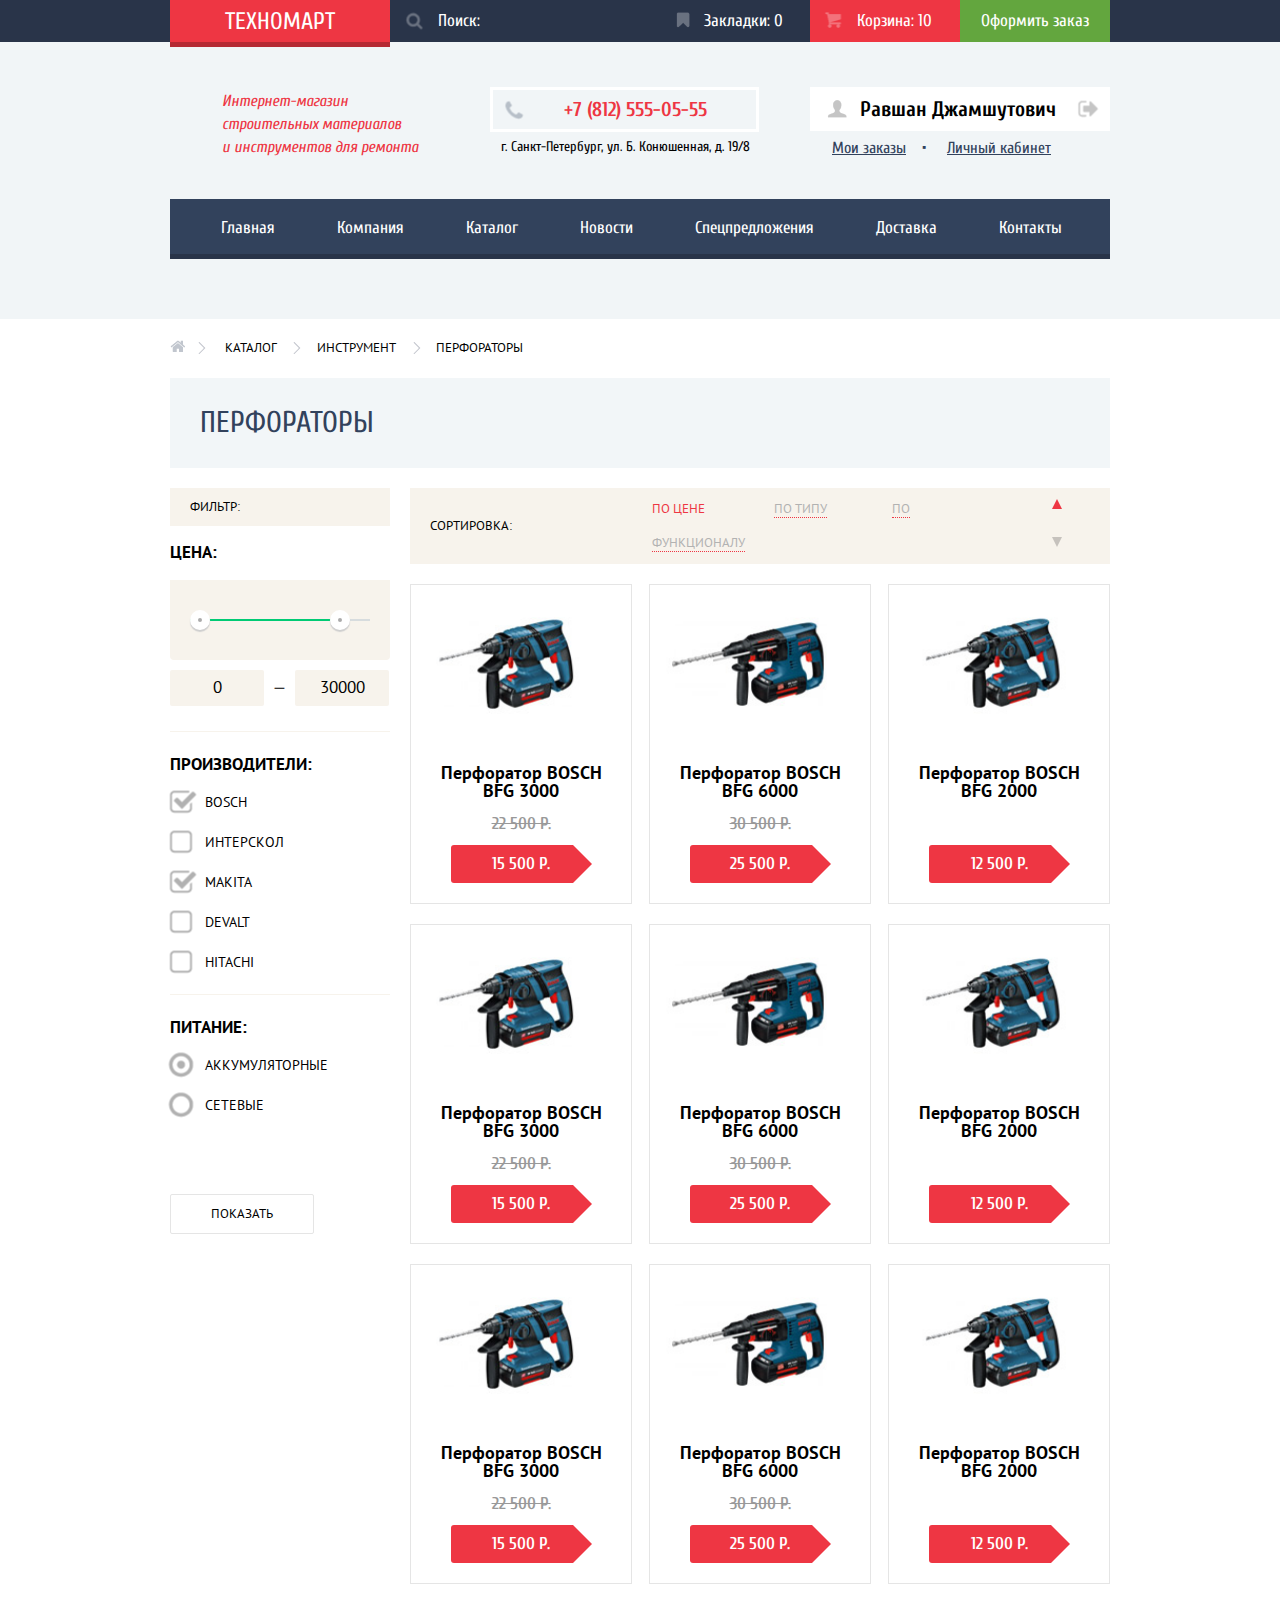
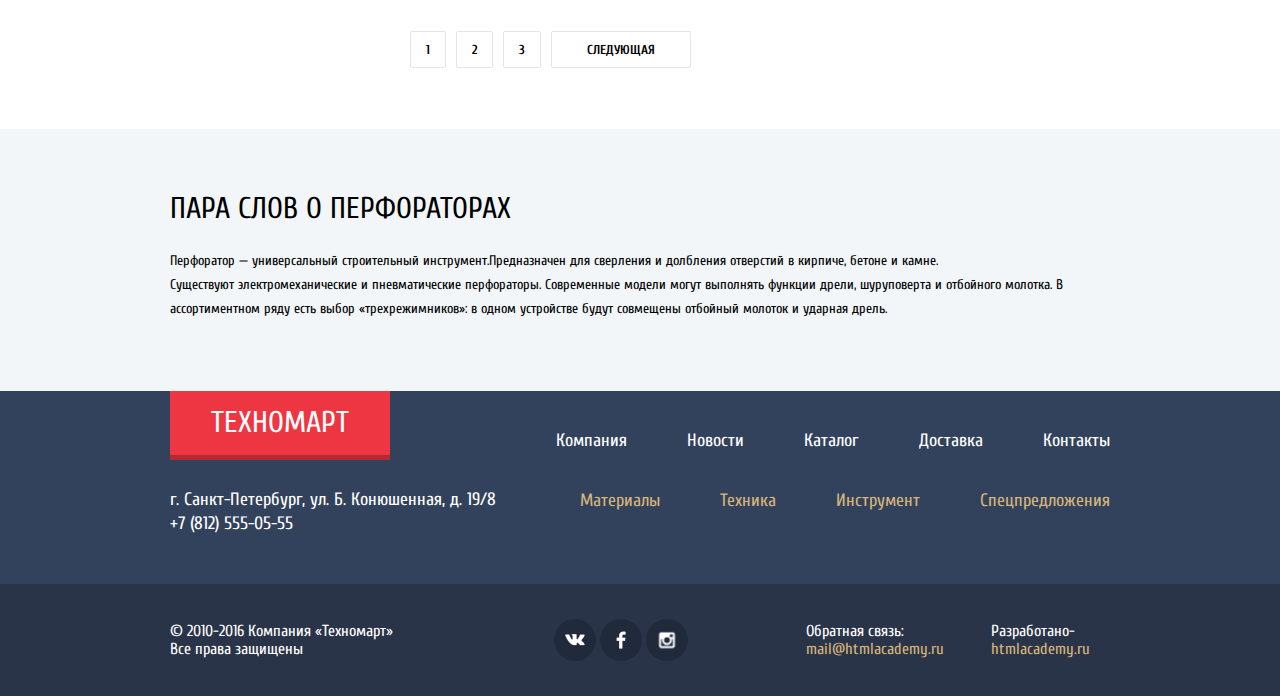
==== commit 9a72b72c: "+ активные "кнопки" inner" ====
--- a/inner.html
+++ b/inner.html
@@ -26,7 +26,7 @@
             <div class="btn-panel btn-bookmark">
               <a class="btn-panel-link bookmark" href="#">Закладки: 0</a>
             </div>   
-            <div class="btn-panel btn-cart">
+            <div class="btn-panel btn-cart btn-cart-red">
               <a class="btn-panel-link cart" href="#">Корзина: 10</a>
             </div>
             <div class="btn-panel btn-order">
@@ -287,6 +287,7 @@
         <a>Оформить заказ</a>
         <a>Продолжить покупки</a>
       </div>
+			<div class="modal-overlay"></div>
       <div class="switch-pages">
         <div class="pages">
           <a class="page">1</a>
@@ -372,32 +373,6 @@
 					</div> 
 				</div>
     </footer>
+		<script src="js/script.js"></script>
   </body>
-</html>
-
-<!--
-<i class="sprite sprite-icon-basket"></i>
-<i class="sprite sprite-icon-bookmark"></i>
-<i class="sprite sprite-icon-check-off"></i>
-<i class="sprite sprite-icon-check-on"></i>
-<i class="sprite sprite-icon-circle"></i>
-<i class="sprite sprite-icon-circle-dot"></i>
-<i class="sprite sprite-icon-facebook"></i>
-<i class="sprite sprite-icon-instagramm"></i>
-<i class="sprite sprite-icon-left"></i>
-<i class="sprite sprite-icon-login"></i>
-<i class="sprite sprite-icon-login-gray"></i>
-<i class="sprite sprite-icon-logout"></i>
-<i class="sprite sprite-icon-logout-gray"></i>
-<i class="sprite sprite-icon-phone"></i>
-<i class="sprite sprite-icon-right"></i>
-<i class="sprite sprite-icon-search"></i>
-<i class="sprite sprite-icon-search-red"></i>
-<i class="sprite sprite-icon-user"></i>
-<i class="sprite sprite-icon-user-gray"></i>
-<i class="sprite sprite-icon-vk"></i>
-
-<i class="sprite sprite-icon-home"></i>
-<i class="sprite sprite-icon-right-breadcrumbs"></i>
-
--->
+</html>--- a/css/style.css
+++ b/css/style.css
@@ -82,7 +82,7 @@
 
 .search {
   color: #ffffff;
-  background-color: #293449;
+  background-color: inherit;
   border: none;
   text-align: left;
   font-size: 17px;
@@ -95,7 +95,7 @@
 
 .btn-search {
   position: absolute;
-  width: 50px;
+  width: 48px;
   height: 42px;
   cursor:pointer;
   left: 0px;
@@ -268,12 +268,14 @@
   justify-content: flex-start;
 	align-items: flex-start;
   width: 940px;
+	max-width: 940px;
   margin: auto;
   margin-bottom: 26px;
 }
 
 .caption {
   width: 200px;
+	box-sizing: border-box;
   color: #ee3643;
   font-style: italic;
   font-size: 16px;
@@ -743,6 +745,7 @@
   flex-wrap: wrap;
   justify-content: space-between;
 	margin-bottom: 10px;
+	width: 940px;
 }
 
 .manufacturers-list-item {
@@ -1026,10 +1029,1037 @@
   left: -35px;
 }
 
+
+/*
+
+footer
+
+*/
+
+.footer-container {
+  display: flex;
+  flex-wrap: wrap; 
+  flex-direction: column;
+  justify-content: center;
+  color: #ffffff;
+  background: #293449;
+  font-size: 18px;
+  line-height: 24px;
+}
+
+.logo-navigation {
+  background: #32425c;
+}
+
+.social-copyright {
+  background: #293449;
+}
+
+.logo-navigation-content {
+  display: flex;
+  flex-direction: row;
+  width: 940px;
+  margin: auto;
+  justify-content: space-between;
+  margin-bottom: 30px;
+}
+
+.index-logo-adress {
+  display: flex;
+  flex-direction: column;
+}
+
+footer .index-logo-cover {
+  margin-bottom: 15px;
+}
+
+footer .index-logo {  
+  color: #ffffff;
+  font-size: 30px;
+  line-height: 30px;
+  padding: 17px;
+	cursor: pointer;
+}
+
+.footer-navigations {
+  display: flex;
+  flex-direction: column;
+}
+
+.footer-navigation ul {
+  display: flex;
+  flex-direction: row;
+  justify-content: flex-end;
+}
+
+.footer-navigation ul a {
+  color: #ffffff;
+  text-decoration: none;
+}
+
+.footer-navigation ul a:hover {
+  text-decoration: underline;
+}
+
+.footer-navigation ul a:active {
+  text-decoration: none;
+  opacity: 0.5;
+}
+
+.footer-navigation-goods ul {
+  display: flex;
+  flex-direction: row;
+  justify-content: flex-end;
+}
+
+.footer-navigation-goods ul a {
+  color: #d6b479;
+  text-decoration: none;
+}
+
+.footer-navigation-goods ul a:hover {
+  text-decoration: underline;
+}
+
+.footer-navigation-goods ul a:active {
+  text-decoration: none;
+  opacity: 0.5;
+}
+
+.footer-navigation ul li{
+  margin-right: 60px;
+  margin-top: 20px;
+}
+
+.footer-navigation-goods ul li{
+ margin-right: 60px;
+}
+
+.footer-navigation ul li:last-child {
+ margin-right: 0px;
+}
+
+.footer-navigation-goods ul li:last-child {
+ margin-right: 0px;
+}
+
+li {
+ list-style-type: none;
+}
+
+.social-copyright-content {
+  display: flex;
+  flex-direction: row;
+  width: 940px;
+  margin: auto;
+  justify-content: space-between;
+	align-items: center;
+  font-size: 16px;
+  line-height: 18px;
+  margin-top: 35px;
+  margin-bottom: 35px;
+}
+
+.social-copyright-content a {
+  color: #d6b479;
+  text-decoration: none;
+}
+
+.social-copyright-content a:hover{ 
+  text-decoration: underline;
+}
+
+.social-copyright-content a:active {
+  color: #e13643;
+  text-decoration: none;
+}
+
+.footer-social {
+	margin-left: 107px;
+  text-align: center;
+}
+
+.copyright {
+  display: inline-block;
+  width: 230px;
+  margin: 0px;
+}
+
+.mail p, .author-copyright p {
+  margin: 0px;
+}
+
+.mail {
+  margin-left: 70px;	
+}
+
+.author-copyright {
+  margin-right: 20px;	
+}
+
+.social-btn {
+  display: inline-block;
+  position: relative;
+  width: 42px;
+  height: 42px;
+  font-size: 0;
+  vertical-align: top;
+  text-decoration: none;
+  border-radius: 50%;
+  background-color: #212a3a;
+}
+
+.social-btn:hover, .social-btn:active {
+  background-color: #ee3643;
+} 
+
+.social-btn::before {
+  content: "";
+  position: absolute;
+  top: 50%;
+  left: 50%;
+  transform:translate(-50%, -50%);
+  background-image: url("../img/sprite.png");
+  background-repeat: no-repeat;
+}
+
+.social-btn-vk::before {
+  width: 20px;
+  height: 12px;
+  background-position: -10px -790px;
+}
+
+.social-btn-fb::before {
+  width: 10px;
+  height: 18px;
+  background-position: -10px -258px;
+}
+
+.social-btn-inst::before {
+  width: 17px;
+  height: 17px;
+  background-position: -10px -296px;;
+}
+
+/*
+
+
+inner
+
+
+*/
+
+.btn-cart-red {
+  background-color: #ee3643;	
+}
+
+/* .privat-user-block */
+
+.privat-user-block {
+  width: 300px;
+}
+
+.user-name {
+  position: relative;
+  width: 300px;
+  background-color: #ffffff;
+  margin-bottom: 3px;
+}
+
+.user-name::before {
+  content: "";
+  position: absolute;
+  top: 50%;
+  left: 9%;
+  transform:translate(-50%, -50%);
+  background-image: url("../img/sprite.png");
+  background-repeat: no-repeat;
+  width: 20px;
+  height: 18px;
+  background-position: -10px -752px;
+  opacity: 1;
+}
+
+.user-name:active {
+  color: #b2b2b2;
+}
+
+.user-name:hover::before {
+  width: 20px;
+  height: 18px;
+  background-position: -10px -714px;
+  opacity: 1;
+}
+
+.user-name:active::before {
+  width: 20px;
+  height: 18px;
+  background-position: -10px -752px;
+  opacity: 1;
+}
+
+.user-name a {
+  position: absolute;
+  width: 45px;
+  height: 44px;
+  cursor:pointer;
+  right: 0px;
+  background-color: inherit;
+  border: none;
+}
+
+.user-name a::before {
+  content: "";
+  position: absolute;
+  top: 50%;
+  left: 50%;
+  transform: translate(-50%, -50%);
+  background-image: url("../img/sprite.png");
+  background-repeat: no-repeat;
+  width: 21px;
+  height: 17px;
+  background-position: -10px -504px;
+  opacity: 1;
+}
+
+.user-name a:hover::before {
+  width: 21px;
+  height: 17px;
+  background-position: -10px -467px;
+}
+
+.user-name a:active::before {
+  width: 21px;
+  height: 17px;
+  background-position: -10px -504px;
+}
+
+.user-name b {
+  display: inline-block;
+  font-size: 21px;
+  line-height: 18px;
+  padding-left: 50px;
+  padding-top: 13px;
+  padding-bottom: 13px;
+}
+
+.orders-cabinet {
+  font-size: 16px;
+  line-height: 18px;
+  padding-top: 5px;
+  padding-left: 22px;
+  color: #32425c;
+  margin: 0px;
+}
+
+.orders-cabinet a {
+  color: #32425c;
+}
+
+.orders-cabinet a:hover {
+  color: #ee4d59;
+}
+
+.orders-cabinet a:active {
+  color: #bec5ce;
+}
+
+
+.orders-cabinet li {
+  display: inline-block;
+}
+
+.orders-cabinet li:first-child::after {
+  content: "•";
+  font-weight: bolder;
+  margin-left: 12px;
+  margin-right: 17px;
+  text-decoration: none;
+}
+
+/*.breadcrumbs*/
+
+.breadcrumbs ul{
+  display: flex;
+  position: relative;
+  flex-direction: row;
+	align-items: flex-start;
+  width: 940px;
+  margin: auto;
+  padding: 0px;
+	min-height: 50px;
+}
+
+.breadcrumbs ul li {
+  margin: 11px 20px;
+  text-align: center;
+  vertical-align: top;
+  font-size: 13px;
+  line-height: 18px;
+  font-family: "PT Sans";
+}
+
+.breadcrumbs ul li:first-child {
+  margin-left: 0px;
+}
+
+.breadcrumbs ul li:nth-child(1)::after, 
+.breadcrumbs ul li:nth-child(2)::after, 
+.breadcrumbs ul li:nth-child(3)::after {
+  content: "";
+  position: absolute;
+  top: 40%;
+  left: 32px;
+  transform:translate(-50%, -50%);
+  background-image: url("../img/sprite.breadcrumbs.png");
+  background-repeat: no-repeat;
+  width: 8px;
+  height: 12px;
+  background-position: -10px -42px;
+  opacity: 1;
+}
+
+.breadcrumbs ul li:nth-child(2)::after {
+  left: 127px;
+}
+ 
+.breadcrumbs ul li:nth-child(3)::after {
+  left: 247px;
+}
+
+.breadcrumbs ul li a{
+  color: #000000;
+  text-decoration: none;
+  text-transform: uppercase;
+}
+
+.page-heading {
+  background: #f2f6f8;
+  width: 940px;
+  margin: auto;
+  margin-bottom: 20px;
+}
+
+.page-heading h2{
+  padding-left: 30px;
+  margin-top: 30px;
+  margin-bottom: 30px;
+  color : #32425c;
+  font-size: 30px;
+  line-height: 30px;
+  text-align: left;
+  vertical-align: top;
+  text-transform: uppercase;
+}
+
+/* .inner-main-content */
+
+.inner-main-content {
+  display: flex;
+  flex-direction: row;
+  width: 940px;
+  margin: auto;
+}
+
+/* .filter */
+
+.filter {
+  display: flex;
+  flex-direction: column;
+  width: 220px;
+  margin-right: 20px;
+}
+
+.filter b {
+  display: inline-block;
+  font-size: 13px;
+  line-height: 18px;
+  text-align: left;
+  vertical-align: top;
+  text-transform: uppercase;
+  font-family: "PT Sans", sans-serif;
+  padding: 10px 20px;
+  background-color: #f7f3ec;
+  font-weight: normal;
+  margin-bottom: 8px;
+}
+
+.filter  h3{
+  font-size: 17px;
+  line-height: 30px;
+  text-align: left;
+  vertical-align: top;
+  text-transform: uppercase;
+  font-family: "PT Sans", sans-serif;
+  padding: 0px;
+  margin: 3px 0px;
+}
+
+.line-manufacturer-item {
+  border-bottom: 1px solid #f7f3ec;
+  margin-top: 25px;
+  margin-bottom: 17px;
+}
+
+.line-еnergy {
+  border-bottom: 1px solid #f7f3ec;
+  margin-top: 12px;
+  margin-bottom: 17px
+}
+
+/* range-filter */
+
+.range-filter {
+  width: 220px;
+  margin-top: 13px;
+}
+
+.range-controls {
+  position: relative;
+  height: 41px;
+  padding-top: 39px;
+  padding-right: 20px;
+  padding-left: 20px;
+  margin-bottom: 10px;
+  border-radius: 0px 0px 4px 4px;
+  background: #f7f3ec;
+}
+
+.range-controls .scale {
+  height: 2px;
+  background: #d7dcde;
+}
+
+.range-controls .bar {
+  width: 84%;
+  height: 2px;
+  background: #00ca74;
+  margin-left: 0%;
+}
+
+.range-controls .toggle {
+  position: absolute;
+  top: 30px;
+  left: 0px;
+  width: 4px;
+  height: 4px;
+  cursor: pointer;
+  border: 8px solid #ffffff;
+  border-radius: 50%;
+  background: #ababab;
+  box-shadow: 0 2px 1px 0 #cfcfcf;
+}
+
+.range-controls .toggle-min {
+  left: 20px;
+}
+
+.range-controls .toggle-max {
+  left: 160px;
+}
+
+.price-controls {
+  font-size: 0;
+}
+
+.price-controls label {
+  font-size: 17px;
+  display: inline-block;
+}
+
+.min-price {
+  text-align: left;
+}
+
+.price-controls input {
+  font-family: "PT Sans", sans-serif;
+  font-size: 17px;
+  width: 74px;
+  padding: 8px 10px;
+  text-align: center;
+  color: #000000;
+  border: none;
+  border-radius: 2px;
+  outline: none;
+  background:#f7f3ec;
+}
+
+.min-price input {
+  margin-right: 10px;
+}
+
+.max-price input {
+  margin-left: 10px;
+}
+
+/*.manufacturer-item, .еnergy */
+
+.manufacturer-item, .еnergy {
+  display: flex;
+  flex-direction: column;
+  font-family: "PT Sans", sans-serif;
+  vertical-align: top;
+  text-align: left;
+  font-size: 14px;
+  line-height: 20px;
+  color: #000000;
+  text-transform: uppercase;
+}
+
+.manufacturer-item input + label, .еnergy input + label {
+  position: relative;
+  padding: 10px;
+  padding-left: 35px;
+  cursor: pointer;
+}
+
+.manufacturer-item input[type="checkbox"], .еnergy input[type="radio"] {
+  display: none;
+}
+
+.manufacturer-item input[type="checkbox"] + label::before {
+  content: "";
+  position: absolute;
+  top: 50%;
+  left: 5%;
+  transform:translate(-50%, -50%);
+  background-image: url("../img/sprite.png");
+  background-repeat: no-repeat;
+  width: 23px;
+  height: 23px;
+  background-position: -10px -82px;
+  opacity: 1;
+}
+
+ .manufacturer-item input[type="checkbox"]:checked + label::before{
+  content: "";
+  position: absolute;
+  top: 50%;
+  left: 6%;
+  transform:translate(-50%, -50%);
+  background-image: url("../img/sprite.png");
+  background-repeat: no-repeat;
+  width: 27px;
+  height: 23px;
+  background-position: -10px -125px;
+  opacity: 1;
+}
+
+.еnergy input[type="radio"] + label::before {
+  content: "";
+  position: absolute;
+  top: 50%;
+  left: 5%;
+  transform:translate(-50%, -50%);
+  background-image: url("../img/sprite.png");
+  background-repeat: no-repeat;
+  width: 25px;
+  height: 25px;
+  background-position: -10px -168px;
+  opacity: 1;
+} 
+
+.еnergy input[type="radio"]:checked + label::before {
+  content: "";
+  position: absolute;
+  top: 50%;
+  left: 5%;
+  transform:translate(-50%, -50%);
+  background-image: url("../img/sprite.png");
+  background-repeat: no-repeat;
+  width: 25px;
+  height: 25px;
+  background-position: -10px -213px;
+  opacity: 1;
+}
+
+.btn-filter input {
+  color: #000000;
+  text-decoration: none;
+  text-transform: uppercase;
+  padding: 10px 40px;
+  border: 1px solid #e5e5e5;
+  border-radius: 2px;
+  font-size: 13px;
+  line-height: 18px;
+  font-family: "PT Sans", sans-serif;
+  background-color: #ffffff;
+  margin-top: 69px;
+	cursor: pointer;
+}
+
+/* .sorting */
+
+.sorting {
+  display: flex;
+  flex-direction: column;
+  width: 700px;
+}
+
+/* .sorting-tool */
+
+.sorting-tool {
+  display: flex;
+	align-items: center;
+  font-size: 13px;
+  line-height: 34px;
+  text-align: left;
+  vertical-align: top;
+  text-transform: uppercase;
+  font-family: "PT Sans", "Arial", sans-serif;
+  padding: 0px 20px;
+  background-color: #f7f3ec;
+  margin-bottom: 20px;
+}
+
+.sorting-title {
+	margin: 0px;
+  margin-right: 140px;
+  font-weight: normal;
+	font-size: 13px;
+}
+
+.sorting-price { 
+  margin-right: 66px;
+}
+
+.sorting-type {
+  margin-right: 62px;
+}
+
+.sorting-functional {
+  margin-right: 47px;
+}
+
+.sorting-item {
+  cursor:pointer;
+  color: #b2b2b2;
+	text-decoration: none;
+  border-bottom: 1px dotted #ee3643;
+}
+
+.sorting-item:hover {
+  color: #000000;
+  border-bottom: 1px solid #ee3643;
+}
+
+.sorting-item:active {
+  color: #ee3643;
+  border-bottom: 0px;
+}
+
+.sorting-item-active {
+	color: #ee3643;
+  border-bottom: 0px;
+}
+
+/*  .arrow  */
+
+.sorting-direction {
+  position: relative;
+  margin-left: auto;
+}
+
+.arrow {
+  font-size: 0;
+  cursor: pointer;
+}
+
+.arrow-up {
+  margin-right: 15px;
+}
+
+.arrow::before {
+  content: "";
+  display: inline-block;
+  border: 10px solid #c6c2bd;
+  border-right-width: 5px;
+  border-left-width: 5px;
+  border-right-color: transparent;
+  border-left-color: transparent;
+  border-top-color: #c6c2bd;
+  border-bottom-color: #c6c2bd;
+}
+
+.arrow-up::before {
+  border-top-width: 0;
+}
+
+.arrow-down::before {
+  border-bottom-width: 0;
+}
+
+.arrow:hover::before {
+  border-top-color: #272727;
+  border-bottom-color: #272727;
+}
+
+.arrow:active::before {
+  border-top-color: #ee3643;
+  border-bottom-color: #ee3643;
+}
+
+.arrow-active::before, .arrow-active:hover::before, .arrow-active:active::before {
+  border-top-color: #ee3643;
+  border-bottom-color: #ee3643;
+}
+
+/* .sorting-goods-list */
+
+.sorting-goods-list {
+  display: flex;
+  flex-direction: row;
+  flex-wrap: wrap;
+  justify-content: space-between;
+}
+
+/* .goods-items */
+
+.goods-item {
+  font-weight: 600;
+  position: relative;
+  width: 220px;
+  text-align: center;
+  border: 1px solid #e5e5e5;
+  margin-bottom: 20px;
+}
+
+.goods-item:hover {
+  box-shadow: 0 5px 20px 0 #a9adb5;
+}
+
+.new:before {
+  position: absolute;
+  top: -1px;
+  right: -1px;
+  z-index: 10;
+  width: 60px;
+  height: 60px;
+  content: "";
+  background: url("img/new-flag.png") no-repeat 0 0;
+}
+
+.goods-item .actions {
+  position: absolute;
+  top: 0;
+  left: 0;
+  width: 220px;
+  height: 88px;
+  padding: 40px 0;
+  background-color: #ffffff; 
+}
+
+.actions .buy,
+.actions .bookmark {
+  font-family: "Cuprum", "PT Sans", sans-serif;
+  font-size: 14px;
+  display: block;
+  width: 135px;
+  margin: 0 auto 7px;
+  padding: 10px 0;
+  text-decoration: none;
+  text-transform: uppercase;
+  color: #ffffff;
+  border-radius: 3px;
+}
+
+.actions .buy {
+  background-color: #63a63e;
+  box-shadow: inset 0 -3px 0 #367315;
+  position: relative;
+}
+
+.actions .buy:hover {
+  background-color: #5fbb2d;
+  box-shadow: inset 0 -3px 0 #367315;
+}
+
+.actions .buy:active {
+  background-color: #518534;
+  box-shadow: inset 0 -3px 0 #518534;
+}
+
+.actions .buy::before {
+  content: "";
+  position: absolute;
+  top: 50%;
+  left: 15%;
+  transform:translate(-50%, -50%);
+  background-image: url("../img/sprite.png");
+  background-repeat: no-repeat;
+  width: 17px;
+  height: 16px;
+  background-position: -10px -10px;
+  opacity: 0.3;
+}
+
+.actions .buy:hover::before, .btn-cart:hover::before {
+  opacity: 1;
+}
+
+.actions .buy:active::before, .btn-cart:hover::before {
+  opacity: 1;
+}
+
+.actions .bookmark {
+  width: 129px;
+  padding: 7px 0;
+  color: #32425c;
+  border: 3px solid #63a63e;
+  background-color: #ffffff;
+}
+
+.actions .bookmark:hover {
+  border: 3px solid #32425c;
+}
+
+.actions .bookmark:active {
+  opacity: 0.3; 
+}
+
+.goods-item .actions {
+  display: none;
+}
+
+.goods-item:hover .actions {
+  display: block;
+}
+
+.catalog-item-image {
+  width: 220px;
+  height: 169px;
+  overflow: hidden;
+}
+
+.goods-item-image img {
+  max-width: 100%;
+}
+
+.goods-item .title-goods {
+  font-size: 18px;
+  margin-top: 10px;
+  margin-bottom: 15px;
+  padding: 0 25px;
+	font-family: "PT Sans", "Arial", sans-serif;;
+}
+
+.goods-item .price-before {
+  min-height: 20px;
+  margin-bottom: 10px;
+  text-decoration: line-through;
+  color: #999999;
+  font-size: 17px;
+}
+
+.goods-item .price-after {
+  position: relative;
+  width: 80px;
+  margin: 0 auto 20px;
+  padding: 10px 30px;
+  color: #ffffff;
+  border-radius: 3px;
+  background: #ee3643;
+  font-size: 17px;
+  line-height: 18px;
+}
+
+.goods-item .price-after:after {
+  position: absolute;
+  top: 0px;
+  right: -20px;
+  width: 0;
+  height: 0;
+  content: "";
+  border: 19px solid #ffffff;
+  border-left-color: #ee3643;
+}
+
+/* .pages */
+/* Индикатор активности (находимся на этой странице) не сделан: какой селектор в этом случае правильно использовать? */
+
+.switch-pages {
+  width: 100%;
+  padding-top: 36px;
+  padding-bottom: 70px;
+}
+
+.pages {
+  width: 940px;
+  margin: auto;
+}
+
+.page {
+}
+
+.pages a {
+  color: #000000;
+  text-decoration: none;
+  text-transform: uppercase;
+  padding: 10px 15px;
+  border: 1px solid #e5e5e5;
+  border-radius: 2px;
+  font-size: 13px;
+  line-height: 18px;
+  font-weight: bold;
+  margin: 3px;
+}
+
+.pages a:first-child {
+  margin-left: 240px;
+}
+
+.pages a:last-child {
+  padding: 10px 35px;
+}
+
+.pages a:hover {
+ border: 1px solid #bdc6ca;
+}
+
+.pages a:active {
+  border: 1px solid #ee3643;
+}
+
+ /* .on-product-pages */
+
+.on-product-pages {
+  width: 100%;
+  background: #f2f6f8;
+  padding-top: 40px;
+  padding-bottom: 70px;
+}
+
+.on-product {
+  width: 940px;
+  margin: auto;
+}
+
+.on-product h2{
+  font-size: 30px;
+  line-height: 30px;
+  text-align: left;
+  vertical-align: top;
+  text-transform: uppercase;
+}
+
+.on-product p {
+  font-size: 14px;
+  line-height: 24px;
+  text-align: left;
+  vertical-align: top;
+  margin-top: 0px;
+  margin-bottom: 0px;
+}
+
+
+
+
 /* Всплывающая карта */
 /* Всплывающая карта так и не завершена, скрипты не прописаны.
    Не разобралась с нюансами, как лучше и правильнее делать и  в каком случае. Говорят, что в основном надо вставлять интерактивную  (яндекс, гугл), но хочется понять суть способов.
 */
+
+
 
 .modal-content-map {
   display: none;
@@ -1045,6 +2075,10 @@
   box-shadow: 0 0px 15px 5px #c4c3c4;
 }
 
+.modal-content-map-show {
+  display: block;
+}
+
 .modal-overlay {
   display: none;
   position: fixed;
@@ -1056,7 +2090,13 @@
   background: rgba(0, 0, 0, 0.0);
 }
 
+
+
+
 /* Всплывающая форма */
+
+
+
 
 .modal-content-mail {
   display: none;
@@ -1200,941 +2240,9 @@
   }
 }
 
-/*
-
-footer
-
-*/
-
-.footer-container {
-  display: flex;
-  flex-wrap: wrap; 
-  flex-direction: column;
-  justify-content: center;
-  color: #ffffff;
-  background: #293449;
-  font-size: 18px;
-  line-height: 24px;
-}
-
-.logo-navigation {
-  background: #32425c;
-}
-
-.social-copyright {
-  background: #293449;
-}
-
-.logo-navigation-content {
-  display: flex;
-  flex-direction: row;
-  width: 940px;
-  margin: auto;
-  justify-content: space-between;
-  margin-bottom: 30px;
-}
-
-.index-logo-adress {
-  display: flex;
-  flex-direction: column;
-}
-
-footer .index-logo-cover {
-  margin-bottom: 15px;
-}
-
-footer .index-logo {  
-  color: #ffffff;
-  font-size: 30px;
-  line-height: 30px;
-  padding: 17px;
-	cursor: pointer;
-}
-
-.footer-navigations {
-  display: flex;
-  flex-direction: column;
-}
-
-.footer-navigation ul {
-  display: flex;
-  flex-direction: row;
-  justify-content: flex-end;
-}
-
-.footer-navigation ul a {
-  color: #ffffff;
-  text-decoration: none;
-}
-
-.footer-navigation ul a:hover {
-  text-decoration: underline;
-}
-
-.footer-navigation ul a:active {
-  text-decoration: none;
-  opacity: 0.5;
-}
-
-.footer-navigation-goods ul {
-  display: flex;
-  flex-direction: row;
-  justify-content: flex-end;
-}
-
-.footer-navigation-goods ul a {
-  color: #d6b479;
-  text-decoration: none;
-}
-
-.footer-navigation-goods ul a:hover {
-  text-decoration: underline;
-}
-
-.footer-navigation-goods ul a:active {
-  text-decoration: none;
-  opacity: 0.5;
-}
-
-.footer-navigation ul li{
-  margin-right: 60px;
-  margin-top: 20px;
-}
-
-.footer-navigation-goods ul li{
- margin-right: 60px;
-}
-
-.footer-navigation ul li:last-child {
- margin-right: 0px;
-}
-
-.footer-navigation-goods ul li:last-child {
- margin-right: 0px;
-}
-
-li {
- list-style-type: none;
-}
-
-.social-copyright-content {
-  display: flex;
-  flex-direction: row;
-  width: 940px;
-  margin: auto;
-  justify-content: space-between;
-	align-items: center;
-  font-size: 16px;
-  line-height: 18px;
-  margin-top: 35px;
-  margin-bottom: 35px;
-}
-
-.social-copyright-content a {
-  color: #d6b479;
-  text-decoration: none;
-}
-
-.social-copyright-content a:hover{ 
-  text-decoration: underline;
-}
-
-.social-copyright-content a:active {
-  color: #e13643;
-  text-decoration: none;
-}
-
-.footer-social {
-	margin-left: 107px;
-  text-align: center;
-}
-
-.copyright {
-  display: inline-block;
-  width: 230px;
-  margin: 0px;
-}
-
-.mail p, .author-copyright p {
-  margin: 0px;
-}
-
-.mail {
-  margin-left: 70px;	
-}
-
-.author-copyright {
-  margin-right: 20px;	
-}
-
-.social-btn {
-  display: inline-block;
-  position: relative;
-  width: 42px;
-  height: 42px;
-  font-size: 0;
-  vertical-align: top;
-  text-decoration: none;
-  border-radius: 50%;
-  background-color: #212a3a;
-}
-
-.social-btn:hover, .social-btn:active {
-  background-color: #ee3643;
-} 
-
-.social-btn::before {
-  content: "";
-  position: absolute;
-  top: 50%;
-  left: 50%;
-  transform:translate(-50%, -50%);
-  background-image: url("../img/sprite.png");
-  background-repeat: no-repeat;
-}
-
-.social-btn-vk::before {
-  width: 20px;
-  height: 12px;
-  background-position: -10px -790px;
-}
-
-.social-btn-fb::before {
-  width: 10px;
-  height: 18px;
-  background-position: -10px -258px;
-}
-
-.social-btn-inst::before {
-  width: 17px;
-  height: 17px;
-  background-position: -10px -296px;;
-}
-
-/*
-
-
-inner
-
-
-*/
-
-/* .privat-user-block */
-/* должны ли иконки одновременно реагировати на курсор? Прошу обратить внимание на этот момент. Правильно ли он осуществлен? */
-
-.privat-user-block {
-  width: 300px;
-}
-
-.user-name {
-  position: relative;
-  width: 300px;
-  background-color: #ffffff;
-  margin-bottom: 3px;
-}
-
-.user-name::before {
-  content: "";
-  position: absolute;
-  top: 50%;
-  left: 9%;
-  transform:translate(-50%, -50%);
-  background-image: url("../img/sprite.png");
-  background-repeat: no-repeat;
-  width: 20px;
-  height: 18px;
-  background-position: -10px -752px;
-  opacity: 1;
-}
-
-.user-name:active {
-  color: #b2b2b2;
-}
-
-.user-name:hover::before {
-  width: 20px;
-  height: 18px;
-  background-position: -10px -714px;
-  opacity: 1;
-}
-
-.user-name:active::before {
-  width: 20px;
-  height: 18px;
-  background-position: -10px -752px;
-  opacity: 1;
-}
-
-.user-name a {
-  position: absolute;
-  width: 45px;
-  height: 44px;
-  cursor:pointer;
-  right: 0px;
-  background-color: inherit;
-  border: none;
-}
-
-.user-name a::before {
-  content: "";
-  position: absolute;
-  top: 50%;
-  left: 50%;
-  transform: translate(-50%, -50%);
-  background-image: url("../img/sprite.png");
-  background-repeat: no-repeat;
-  width: 21px;
-  height: 17px;
-  background-position: -10px -504px;
-  opacity: 1;
-}
-
-.user-name a:hover::before {
-  width: 21px;
-  height: 17px;
-  background-position: -10px -467px;
-}
-
-.user-name a:active::before {
-  width: 21px;
-  height: 17px;
-  background-position: -10px -504px;
-}
-
-.user-name b {
-  display: inline-block;
-  font-size: 21px;
-  line-height: 18px;
-  padding-left: 50px;
-  padding-top: 13px;
-  padding-bottom: 13px;
-}
-
-.orders-cabinet {
-  font-size: 16px;
-  line-height: 18px;
-  padding-top: 5px;
-  padding-left: 22px;
-  color: #32425c;
-  margin: 0px;
-}
-
-.orders-cabinet a {
-  color: #32425c;
-}
-
-.orders-cabinet a:hover {
-  color: #ee4d59;
-}
-
-.orders-cabinet a:active {
-  color: #bec5ce;
-}
-
-
-.orders-cabinet li {
-  display: inline-block;
-}
-
-.orders-cabinet li:first-child::after {
-  content: "•";
-  font-weight: bolder;
-  margin-left: 12px;
-  margin-right: 17px;
-  text-decoration: none;
-}
-
-/*.breadcrumbs*/
-
-.breadcrumbs ul{
-  display: flex;
-  position: relative;
-  flex-direction: row;
-	align-items: flex-start;
-  width: 940px;
-  margin: auto;
-  padding: 0px;
-	min-height: 50px;
-}
-
-.breadcrumbs ul li {
-  margin: 11px 20px;
-  text-align: center;
-  vertical-align: top;
-  font-size: 13px;
-  line-height: 18px;
-  font-family: "PT Sans";
-}
-
-.breadcrumbs ul li:first-child {
-  margin-left: 0px;
-}
-
-.breadcrumbs ul li:nth-child(1)::after, 
-.breadcrumbs ul li:nth-child(2)::after, 
-.breadcrumbs ul li:nth-child(3)::after {
-  content: "";
-  position: absolute;
-  top: 40%;
-  left: 32px;
-  transform:translate(-50%, -50%);
-  background-image: url("../img/sprite.breadcrumbs.png");
-  background-repeat: no-repeat;
-  width: 8px;
-  height: 12px;
-  background-position: -10px -42px;
-  opacity: 1;
-}
-
-.breadcrumbs ul li:nth-child(2)::after {
-  left: 127px;
-}
- 
-.breadcrumbs ul li:nth-child(3)::after {
-  left: 247px;
-}
-
-.breadcrumbs ul li a{
-  color: #000000;
-  text-decoration: none;
-  text-transform: uppercase;
-}
-
-.page-heading {
-  background: #f2f6f8;
-  width: 940px;
-  margin: auto;
-  margin-bottom: 20px;
-}
-
-.page-heading h2{
-  padding-left: 30px;
-  margin-top: 30px;
-  margin-bottom: 30px;
-  color : #32425c;
-  font-size: 30px;
-  line-height: 30px;
-  text-align: left;
-  vertical-align: top;
-  text-transform: uppercase;
-}
-
-/* .inner-main-content */
-
-.inner-main-content {
-  display: flex;
-  flex-direction: row;
-  width: 940px;
-  margin: auto;
-}
-
-/* .filter */
-
-.filter {
-  display: flex;
-  flex-direction: column;
-  width: 220px;
-  margin-right: 20px;
-}
-
-.filter b {
-  display: inline-block;
-  font-size: 13px;
-  line-height: 18px;
-  text-align: left;
-  vertical-align: top;
-  text-transform: uppercase;
-  font-family: "PT Sans", sans-serif;
-  padding: 10px 20px;
-  background-color: #f7f3ec;
-  font-weight: normal;
-  margin-bottom: 8px;
-}
-
-.filter  h3{
-  font-size: 17px;
-  line-height: 30px;
-  text-align: left;
-  vertical-align: top;
-  text-transform: uppercase;
-  font-family: "PT Sans", sans-serif;
-  padding: 0px;
-  margin: 3px 0px;
-}
-
-.line-manufacturer-item {
-  border-bottom: 1px solid #f7f3ec;
-  margin-top: 25px;
-  margin-bottom: 17px;
-}
-
-.line-еnergy {
-  border-bottom: 1px solid #f7f3ec;
-  margin-top: 12px;
-  margin-bottom: 17px
-}
-
-/* range-filter */
-
-.range-filter {
-  width: 220px;
-  margin-top: 13px;
-}
-
-.range-controls {
-  position: relative;
-  height: 41px;
-  padding-top: 39px;
-  padding-right: 20px;
-  padding-left: 20px;
-  margin-bottom: 10px;
-  border-radius: 0px 0px 4px 4px;
-  background: #f7f3ec;
-}
-
-.range-controls .scale {
-  height: 2px;
-  background: #d7dcde;
-}
-
-.range-controls .bar {
-  width: 84%;
-  height: 2px;
-  background: #00ca74;
-  margin-left: 0%;
-}
-
-.range-controls .toggle {
-  position: absolute;
-  top: 30px;
-  left: 0px;
-  width: 4px;
-  height: 4px;
-  cursor: pointer;
-  border: 8px solid #ffffff;
-  border-radius: 50%;
-  background: #ababab;
-  box-shadow: 0 2px 1px 0 #cfcfcf;
-}
-
-.range-controls .toggle-min {
-  left: 20px;
-}
-
-.range-controls .toggle-max {
-  left: 160px;
-}
-
-.price-controls {
-  font-size: 0;
-}
-
-.price-controls label {
-  font-size: 17px;
-  display: inline-block;
-}
-
-.min-price {
-  text-align: left;
-}
-
-.price-controls input {
-  font-family: "PT Sans", sans-serif;
-  font-size: 17px;
-  width: 74px;
-  padding: 8px 10px;
-  text-align: center;
-  color: #000000;
-  border: none;
-  border-radius: 2px;
-  outline: none;
-  background:#f7f3ec;
-}
-
-.min-price input {
-  margin-right: 10px;
-}
-
-.max-price input {
-  margin-left: 10px;
-}
-
-/*.manufacturer-item, .еnergy */
-
-.manufacturer-item, .еnergy {
-  display: flex;
-  flex-direction: column;
-  font-family: "PT Sans", sans-serif;
-  vertical-align: top;
-  text-align: left;
-  font-size: 14px;
-  line-height: 20px;
-  color: #000000;
-  text-transform: uppercase;
-}
-
-.manufacturer-item input + label, .еnergy input + label {
-  position: relative;
-  padding: 10px;
-  padding-left: 35px;
-  cursor: pointer;
-}
-
-.manufacturer-item input[type="checkbox"], .еnergy input[type="radio"] {
-  display: none;
-}
-
-.manufacturer-item input[type="checkbox"] + label::before {
-  content: "";
-  position: absolute;
-  top: 50%;
-  left: 5%;
-  transform:translate(-50%, -50%);
-  background-image: url("../img/sprite.png");
-  background-repeat: no-repeat;
-  width: 23px;
-  height: 23px;
-  background-position: -10px -82px;
-  opacity: 1;
-}
-
- .manufacturer-item input[type="checkbox"]:checked + label::before{
-  content: "";
-  position: absolute;
-  top: 50%;
-  left: 6%;
-  transform:translate(-50%, -50%);
-  background-image: url("../img/sprite.png");
-  background-repeat: no-repeat;
-  width: 27px;
-  height: 23px;
-  background-position: -10px -125px;
-  opacity: 1;
-}
-
-.еnergy input[type="radio"] + label::before {
-  content: "";
-  position: absolute;
-  top: 50%;
-  left: 5%;
-  transform:translate(-50%, -50%);
-  background-image: url("../img/sprite.png");
-  background-repeat: no-repeat;
-  width: 25px;
-  height: 25px;
-  background-position: -10px -168px;
-  opacity: 1;
-} 
-
-.еnergy input[type="radio"]:checked + label::before {
-  content: "";
-  position: absolute;
-  top: 50%;
-  left: 5%;
-  transform:translate(-50%, -50%);
-  background-image: url("../img/sprite.png");
-  background-repeat: no-repeat;
-  width: 25px;
-  height: 25px;
-  background-position: -10px -213px;
-  opacity: 1;
-}
-
-.btn-filter input {
-  color: #000000;
-  text-decoration: none;
-  text-transform: uppercase;
-  padding: 10px 40px;
-  border: 1px solid #e5e5e5;
-  border-radius: 2px;
-  font-size: 13px;
-  line-height: 18px;
-  font-family: "PT Sans", sans-serif;
-  background-color: #ffffff;
-  margin-top: 69px;
-	cursor: pointer;
-}
-
-/* .sorting */
-
-.sorting {
-  display: flex;
-  flex-direction: column;
-  width: 700px;
-}
-
-/* .sorting-tool */
-
-.sorting-tool {
-  display: flex;
-	align-items: center;
-  font-size: 13px;
-  line-height: 34px;
-  text-align: left;
-  vertical-align: top;
-  text-transform: uppercase;
-  font-family: "PT Sans", "Arial", sans-serif;
-  padding: 0px 20px;
-  background-color: #f7f3ec;
-  margin-bottom: 20px;
-}
-
-.sorting-title {
-	margin: 0px;
-  margin-right: 140px;
-  font-weight: normal;
-	font-size: 13px;
-}
-
-.sorting-price { 
-  margin-right: 66px;
-}
-
-.sorting-type {
-  margin-right: 62px;
-}
-
-.sorting-functional {
-  margin-right: 47px;
-}
-
-.sorting-item {
-  cursor:pointer;
-  color: #b2b2b2;
-	text-decoration: none;
-  border-bottom: 1px dotted #ee3643;
-}
-
-.sorting-item:hover {
-  color: #000000;
-  border-bottom: 1px solid #ee3643;
-}
-
-.sorting-item:active {
-  color: #ee3643;
-  border-bottom: 0px;
-}
-
-/*  .arrow  */
-
-.sorting-direction {
-  position: relative;
-  margin-left: auto;
-}
-
-.arrow {
-  font-size: 0;
-  cursor: pointer;
-}
-
-.arrow-up {
-  margin-right: 15px;
-}
-
-.arrow::before {
-  content: "";
-  display: inline-block;
-  border: 10px solid #c6c2bd;
-  border-right-width: 5px;
-  border-left-width: 5px;
-  border-right-color: transparent;
-  border-left-color: transparent;
-  border-top-color: #c6c2bd;
-  border-bottom-color: #c6c2bd;
-}
-
-.arrow-up::before {
-  border-top-width: 0;
-}
-
-.arrow-down::before {
-  border-bottom-width: 0;
-}
-
-.arrow:hover::before {
-  border-top-color: #272727;
-  border-bottom-color: #272727;
-}
-
-.arrow:active::before {
-  border-top-color: #ee3643;
-  border-bottom-color: #ee3643;
-}
-
-.arrow-active::before, .arrow-active:hover::before, .arrow-active:active::before {
-  border-top-color: #ee3643;
-  border-bottom-color: #ee3643;
-}
-
-/* .sorting-goods-list */
-
-.sorting-goods-list {
-  display: flex;
-  flex-direction: row;
-  flex-wrap: wrap;
-  justify-content: space-between;
-}
-
-/* .goods-items */
-
-.goods-item {
-  font-weight: 600;
-  position: relative;
-  width: 220px;
-  text-align: center;
-  border: 1px solid #e5e5e5;
-  margin-bottom: 20px;
-}
-
-.goods-item:hover {
-  box-shadow: 0 5px 20px 0 #a9adb5;
-}
-
-.new:before {
-  position: absolute;
-  top: -1px;
-  right: -1px;
-  z-index: 10;
-  width: 60px;
-  height: 60px;
-  content: "";
-  background: url("img/new-flag.png") no-repeat 0 0;
-}
-
-.goods-item .actions {
-  position: absolute;
-  top: 0;
-  left: 0;
-  width: 220px;
-  height: 88px;
-  padding: 40px 0;
-  background-color: #ffffff; 
-}
-
-.actions .buy,
-.actions .bookmark {
-  font-family: "Cuprum", "PT Sans", sans-serif;
-  font-size: 14px;
-  display: block;
-  width: 135px;
-  margin: 0 auto 7px;
-  padding: 10px 0;
-  text-decoration: none;
-  text-transform: uppercase;
-  color: #ffffff;
-  border-radius: 3px;
-}
-
-.actions .buy {
-  background-color: #63a63e;
-  box-shadow: inset 0 -3px 0 #367315;
-  position: relative;
-}
-
-.actions .buy:hover {
-  background-color: #5fbb2d;
-  box-shadow: inset 0 -3px 0 #367315;
-}
-
-.actions .buy:active {
-  background-color: #518534;
-  box-shadow: inset 0 -3px 0 #518534;
-}
-
-.actions .buy::before {
-  content: "";
-  position: absolute;
-  top: 50%;
-  left: 15%;
-  transform:translate(-50%, -50%);
-  background-image: url("../img/sprite.png");
-  background-repeat: no-repeat;
-  width: 17px;
-  height: 16px;
-  background-position: -10px -10px;
-  opacity: 0.3;
-}
-
-.actions .buy:hover::before, .btn-cart:hover::before {
-  opacity: 1;
-}
-
-.actions .buy:active::before, .btn-cart:hover::before {
-  opacity: 1;
-}
-
-.actions .bookmark {
-  width: 129px;
-  padding: 7px 0;
-  color: #32425c;
-  border: 3px solid #63a63e;
-  background-color: #ffffff;
-}
-
-.actions .bookmark:hover {
-  border: 3px solid #32425c;
-}
-
-.actions .bookmark:active {
-  opacity: 0.3; 
-}
-
-.goods-item .actions {
-  display: none;
-}
-
-.goods-item:hover .actions {
-  display: block;
-}
-
-.catalog-item-image {
-  width: 220px;
-  height: 169px;
-  overflow: hidden;
-}
-
-.goods-item-image img {
-  max-width: 100%;
-}
-
-.goods-item .title-goods {
-  font-size: 18px;
-  margin-top: 10px;
-  margin-bottom: 15px;
-  padding: 0 25px;
-	font-family: "PT Sans", "Arial", sans-serif;;
-}
-
-.goods-item .price-before {
-  min-height: 20px;
-  margin-bottom: 10px;
-  text-decoration: line-through;
-  color: #999999;
-  font-size: 17px;
-}
-
-.goods-item .price-after {
-  position: relative;
-  width: 80px;
-  margin: 0 auto 20px;
-  padding: 10px 30px;
-  color: #ffffff;
-  border-radius: 3px;
-  background: #ee3643;
-  font-size: 17px;
-  line-height: 18px;
-}
-
-.goods-item .price-after:after {
-  position: absolute;
-  top: 0px;
-  right: -20px;
-  width: 0;
-  height: 0;
-  content: "";
-  border: 19px solid #ffffff;
-  border-left-color: #ee3643;
-}
+
+
+
 
 /* попап добавления в корзину */
 
@@ -2142,7 +2250,9 @@
 Не понятно, как лучше позиционировать относительно вьюпорта. К какому блоку привязывать? Ведь на главной (index) тоже есть блочки с товарами, они же тоже должны "срабатывать". Как сделать так, чтобы клик по товару отражался к корзине? JS? или это уже лишнее? (или я не так поняла ТЗ) 
 */
 
-.modal-content-basket{
+
+
+.modal-content-basket {
   display: none;
   position: absolute;
   top: 300px;
@@ -2159,6 +2269,9 @@
   border-top: 7px solid #ee3643;
 }
 
+.modal-content-basket-show {
+	display: block;
+}
 
 .modal-content-basket p {
   margin: 25px;
@@ -2247,82 +2360,13 @@
 }
 
 
-/* .pages */
-/* Индикатор активности (находимся на этой странице) не сделан: какой селектор в этом случае правильно использовать? */
-
-.switch-pages {
-  width: 100%;
-  padding-top: 36px;
-  padding-bottom: 70px;
-}
-
-.pages {
-  width: 940px;
-  margin: auto;
-}
-
-.page {
-}
-
-.pages a {
-  color: #000000;
-  text-decoration: none;
-  text-transform: uppercase;
-  padding: 10px 15px;
-  border: 1px solid #e5e5e5;
-  border-radius: 2px;
-  font-size: 13px;
-  line-height: 18px;
-  font-weight: bold;
-  margin: 3px;
-}
-
-.pages a:first-child {
-  margin-left: 240px;
-}
-
-.pages a:last-child {
-  padding: 10px 35px;
-}
-
-.pages a:hover {
- border: 1px solid #bdc6ca;
-}
-
-.pages a:active {
-  border: 1px solid #ee3643;
-}
-
- /* .on-product-pages */
-
-.on-product-pages {
-  width: 100%;
-  background: #f2f6f8;
-  padding-top: 40px;
-  padding-bottom: 70px;
-}
-
-.on-product {
-  width: 940px;
-  margin: auto;
-}
-
-.on-product h2{
-  font-size: 30px;
-  line-height: 30px;
-  text-align: left;
-  vertical-align: top;
-  text-transform: uppercase;
-}
-
-.on-product p {
-  font-size: 14px;
-  line-height: 24px;
-  text-align: left;
-  vertical-align: top;
-  margin-top: 0px;
-  margin-bottom: 0px;
-}
+
+
+
+
+
+
+
 
   /*
 
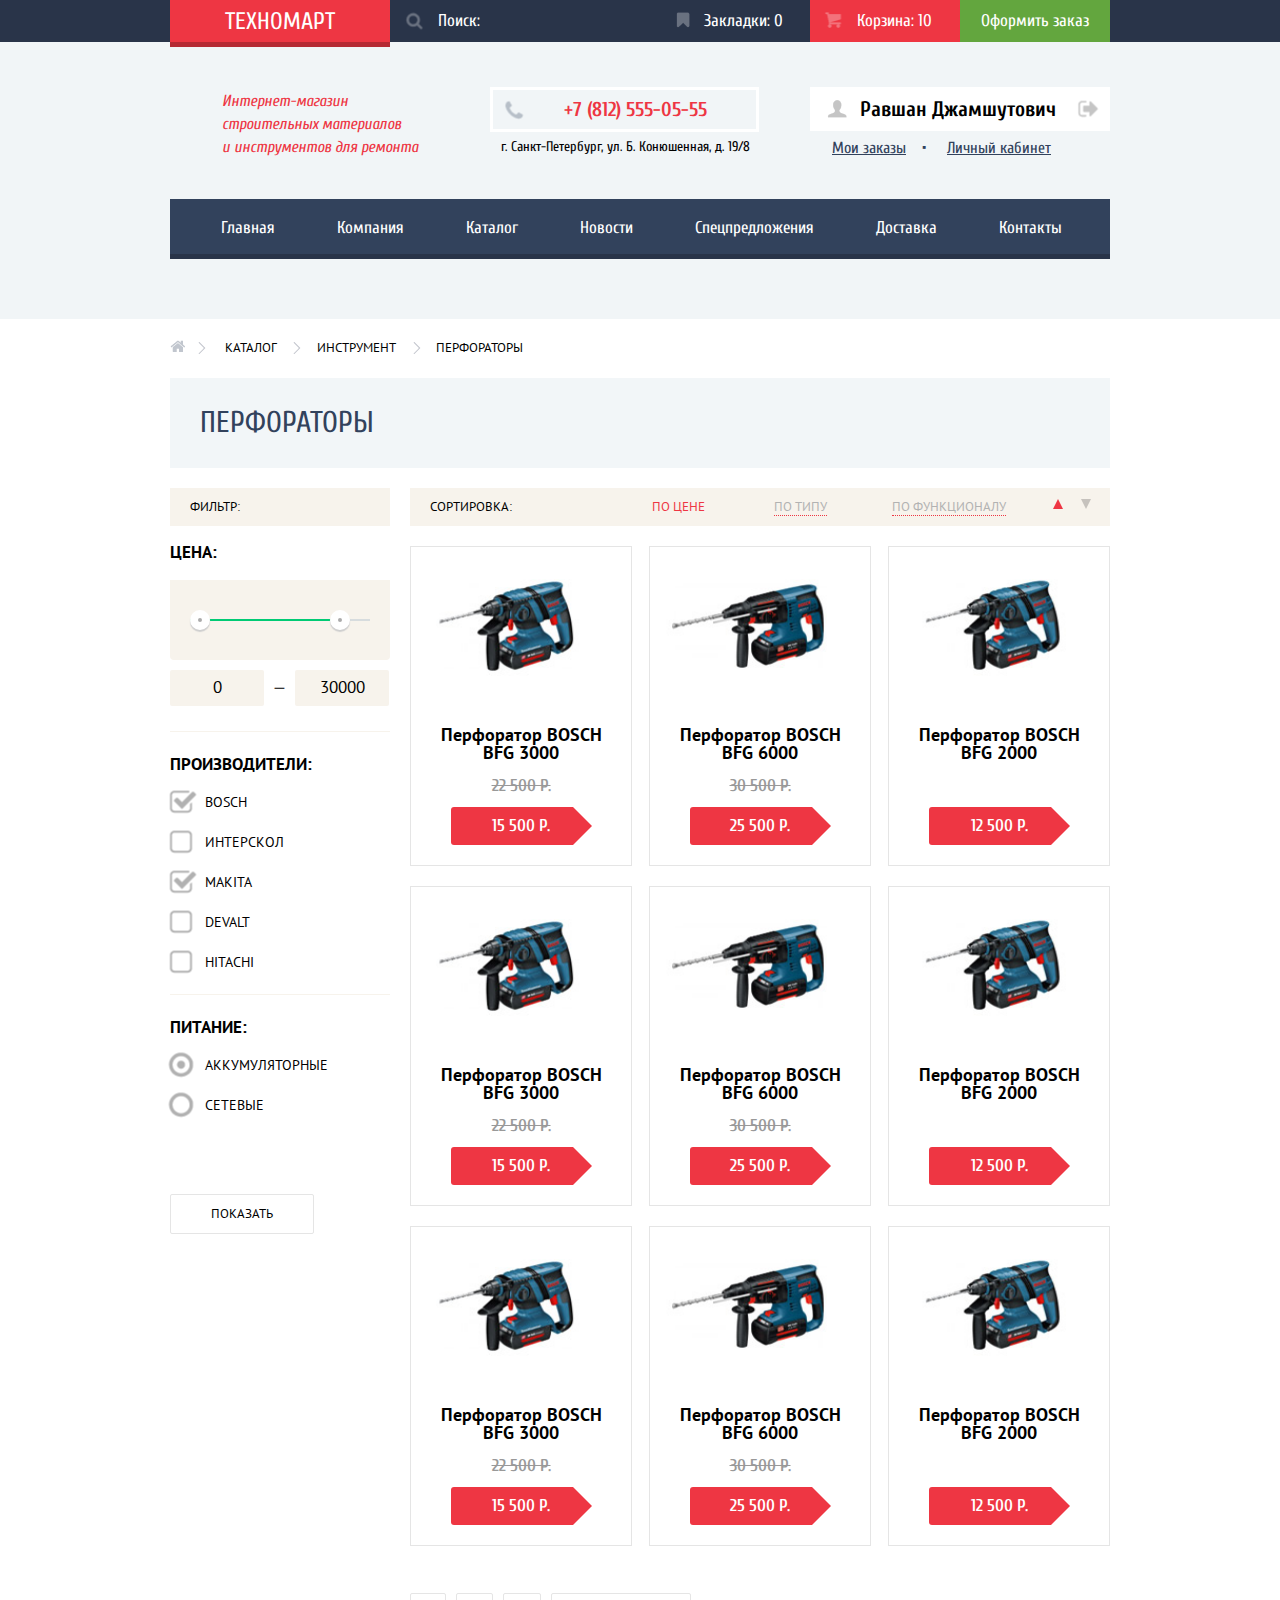
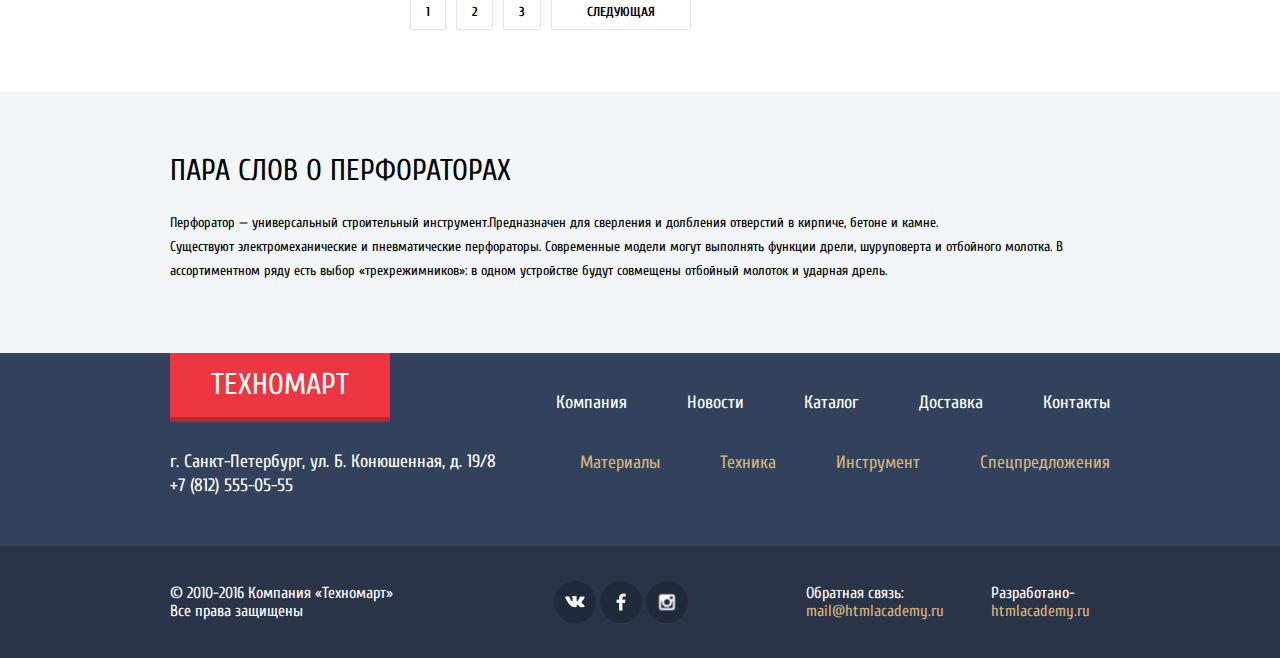
==== commit 447ad8c0: "не корректно отображается фильтр в ие10" ====
--- a/inner.html
+++ b/inner.html
@@ -5,8 +5,8 @@
     <meta charset="utf-8">
     <title>Техномарт</title>
     <link href="css/style.css" rel="stylesheet">
-    <link href="https://fonts.googleapis.com/css?family=PT+Sans:400,400i,700" rel="stylesheet">
-    <link href="https://fonts.googleapis.com/css?family=Cuprum:400,400i,700" rel="stylesheet">
+    <link href="https://fonts.googleapis.com/css?family=PT+Sans:400,400i,700,700i&amp;subset=cyrillic,cyrillic-ext,latin-ext" rel="stylesheet">
+    <link href="https://fonts.googleapis.com/css?family=Cuprum:400,400i,700,700i&amp;subset=cyrillic,latin-ext" rel="stylesheet">
     <link href="css/normalize.css" rel="stylesheet">
   </head>
   <body>
@@ -131,27 +131,27 @@
             <div class="line-manufacturer-item"></div>
             <h3>Производители:</h3>
             <div class="manufacturer-item">
-              <input type="checkbox" id="ch1" value="Bosch" name="manufacturer-input" checked>
+              <input class="manufacturer-input" type="checkbox" id="ch1" value="Bosch" name="manufacturer-input" checked>
               <label for="ch1">Bosch</label>
-              <input type="checkbox" id="ch2" value="Интерскол" name="manufacturer-input">
+              <input class="manufacturer-input" type="checkbox" id="ch2" value="Интерскол" name="manufacturer-input">
               <label for="ch2">Интерскол</label>
-              <input type="checkbox" id="ch3" value="Makita" name="manufacturer-input" checked>
+              <input class="manufacturer-input" type="checkbox" id="ch3" value="Makita" name="manufacturer-input" checked>
               <label for="ch3">Makita</label>
-              <input type="checkbox" id="ch4" value="Devalt" name="manufacturer-input">
+              <input class="manufacturer-input" type="checkbox" id="ch4" value="Devalt" name="manufacturer-input">
               <label for="ch4">Devalt</label>
-              <input type="checkbox" id="ch5" value="Hitachi" name="manufacturer-input">
+              <input class="manufacturer-input" type="checkbox" id="ch5" value="Hitachi" name="manufacturer-input">
               <label for="ch5">Hitachi</label>
             </div>
             <div class="line-еnergy"></div>
             <h3>Питание:</h3>
             <div class="еnergy">
-              <input type="radio" id="r1" value="battery" name="еnergy" checked>
+              <input class="еnergy-input" type="radio" id="r1" value="battery" name="еnergy" checked>
               <label for="r1">Аккумуляторные</label>
-              <input type="radio" id="r2" value="network" name="еnergy">
+              <input class="еnergy-input" type="radio" id="r2" value="network" name="еnergy">
               <label for="r2">Сетевые</label>
             </div>
             <div class="btn-filter">
-              <input type="submit" value="Показать">
+              <input class="btn-filter-input" type="submit" value="Показать">
             </div>
           </form>
         </section> 
--- a/css/style.css
+++ b/css/style.css
@@ -22,8 +22,13 @@
 /* Header */
 
 .container-header {
+  display: -webkit-box;
+  display: -ms-flexbox;
   display: flex;
-  flex-direction: column;
+  -webkit-box-orient: vertical;
+  -webkit-box-direction: normal;
+      -ms-flex-direction: column;
+          flex-direction: column;
   padding-bottom: 65px;
   background-color: #f1f5f7;
 	margin-bottom: 9px;
@@ -38,8 +43,13 @@
 }
 
 .panel-content {
+  display: -webkit-box;
+  display: -ms-flexbox;
   display: flex;
-  flex-direction: row;
+  -webkit-box-orient: horizontal;
+  -webkit-box-direction: normal;
+      -ms-flex-direction: row;
+          flex-direction: row;
   width: 940px;
   margin: 0 auto;
 }
@@ -82,15 +92,16 @@
 
 .search {
   color: #ffffff;
-  background-color: inherit;
+  background-color: #293449;
   border: none;
   text-align: left;
   font-size: 17px;
-	font-family: inherit;
+	font-family:  "Cuprum","PT Sans", "Arial", sans-serif;
   padding-left: 48px;
 	padding-top: 0px;
   min-height: 42px;
 	width: 265px;
+	box-sizing: border-box;
 }
 
 .btn-search {
@@ -99,8 +110,12 @@
   height: 42px;
   cursor:pointer;
   left: 0px;
-  background-color: inherit;
+  background-color: #293449;
   border: none;
+}
+
+.search:focus + .btn-search {
+	background-color: #ffffff;
 }
 
 .btn-search::after {
@@ -108,7 +123,8 @@
   position: absolute;
   top: 50%;
   left: 50%;
-  transform: translate(-50%, -50%);
+  -webkit-transform: translate(-50%, -50%);
+          transform: translate(-50%, -50%);
   background-image: url("../img/sprite.png");
   background-repeat: no-repeat;
   width: 17px;
@@ -207,7 +223,8 @@
   position: absolute;
   top: 48%;
   left: 15%;
-  transform:translate(-50%, -50%);
+  -webkit-transform:translate(-50%, -50%);
+          transform:translate(-50%, -50%);
   background-image: url("../img/sprite.png");
   background-repeat: no-repeat;
 }
@@ -263,17 +280,27 @@
 /* contacts-user  */
 
 .contacts-user {
+  display: -webkit-box;
+  display: -ms-flexbox;
   display: flex;
-  flex-direction: row;
-  justify-content: flex-start;
-	align-items: flex-start;
+  -webkit-box-orient: horizontal;
+  -webkit-box-direction: normal;
+      -ms-flex-direction: row;
+          flex-direction: row;
+  -webkit-box-pack: start;
+      -ms-flex-pack: start;
+          justify-content: flex-start;
+	-webkit-box-align: start;
+	    -ms-flex-align: start;
+	        align-items: flex-start;
   width: 940px;
-	max-width: 940px;
+	box-sizing: border-box;
   margin: auto;
   margin-bottom: 26px;
 }
 
 .caption {
+	display: block;
   width: 200px;
 	box-sizing: border-box;
   color: #ee3643;
@@ -307,7 +334,8 @@
   position: absolute;
   top: 50%;
   left: 8%;
-  transform:translate(-50%, -50%);
+  -webkit-transform:translate(-50%, -50%);
+          transform:translate(-50%, -50%);
   background-image: url("../img/sprite.png");
   background-repeat: no-repeat;
   width: 19px;
@@ -362,7 +390,8 @@
   position: absolute;
   top: 50%;
   left: 20%;
-  transform:translate(-50%, -50%);
+  -webkit-transform:translate(-50%, -50%);
+          transform:translate(-50%, -50%);
   background-image: url("../img/sprite.png");
   background-repeat: no-repeat;
   width: 20px;
@@ -395,16 +424,24 @@
 
 /* main-navigation */
 
+
 .list-main-navigation {
+  display: -webkit-box;
+  display: -ms-flexbox;
   display: flex;
-  flex-direction: row;
-  justify-content: space-around;
+  -webkit-box-orient: horizontal;
+  -webkit-box-direction: normal;
+      -ms-flex-direction: row;
+          flex-direction: row;
+  -ms-flex-pack: distribute;
+      justify-content: space-around;
 	
   color: #ffffff;
   background: #32425c;
   box-shadow: 0 5px #293449;
 	
-  width: 900px;
+  width: 940px;
+	box-sizing: border-box;
   margin: auto;
   text-transform: none;
   list-style: none;
@@ -436,33 +473,55 @@
 }
 
 
-/* index тело станицы */
+/* 
+
+index тело станицы
+
+*/
 
 
 /* container */
 
 .container {
+  display: -webkit-box;
+  display: -ms-flexbox;
   display: flex; 
-  flex-direction: column;
-  justify-content: center;
+  -webkit-box-orient: vertical; 
+  -webkit-box-direction: normal; 
+      -ms-flex-direction: column; 
+          flex-direction: column;
+  -webkit-box-pack: center;
+      -ms-flex-pack: center;
+          justify-content: center;
   margin: auto;
 }
 
 .section-main {
+  display: -webkit-box;
+  display: -ms-flexbox;
   display: flex;
-  flex-direction: row;
-  justify-content: center;
+  -webkit-box-orient: horizontal;
+  -webkit-box-direction: normal;
+      -ms-flex-direction: row;
+          flex-direction: row;
+  -webkit-box-pack: center;
+      -ms-flex-pack: center;
+          justify-content: center;
   width: 940px;
   margin: 0 auto;
   margin-bottom: 50px;
-  flex-wrap: wrap;
+  -ms-flex-wrap: wrap;
+      flex-wrap: wrap;
 }
 
 /* .features */
 
 .features {
-  justify-content: space-between;
-  align-self: flex-start;
+  -webkit-box-pack: justify;
+      -ms-flex-pack: justify;
+          justify-content: space-between;
+  -ms-flex-item-align: start;
+      align-self: flex-start;
   color: #ffffff;
   margin-top: 50px;
 	margin-bottom: 52px;
@@ -580,7 +639,8 @@
 .sliders::before {
 	content: "";
   position: absolute;
-  transform:translate(-50%, -50%);
+  -webkit-transform:translate(-50%, -50%);
+          transform:translate(-50%, -50%);
   background-image: url("../img/sprite.png");
   background-repeat: no-repeat;
 }
@@ -682,8 +742,13 @@
 }
 
 .features-item-after-slider {
+  display: -webkit-box;
+  display: -ms-flexbox;
   display: flex; 
-  flex-direction: column;
+  -webkit-box-orient: vertical; 
+  -webkit-box-direction: normal; 
+      -ms-flex-direction: column; 
+          flex-direction: column;
 }
 
 /* .goods, .manufacturers */
@@ -694,9 +759,15 @@
 
 .popular-goods,
 .popular-manufacturers {
+  display: -webkit-box;
+  display: -ms-flexbox;
   display: flex;
-  justify-content: space-between;
-	align-items: center;
+  -webkit-box-pack: justify;
+      -ms-flex-pack: justify;
+          justify-content: space-between;
+	-webkit-box-align: center;
+	    -ms-flex-align: center;
+	        align-items: center;
   width: 940px;
 	min-height: 90px;
   background: #f7f3ec;
@@ -733,17 +804,26 @@
 }
 
 .goods-list {
+  display: -webkit-box;
+  display: -ms-flexbox;
   display: flex;
-  justify-content: space-between;
+  -webkit-box-pack: justify;
+      -ms-flex-pack: justify;
+          justify-content: space-between;
   width: 940px;
 }
 
 /* .manufacturers-list */
 
 .manufacturers-list {
+  display: -webkit-box;
+  display: -ms-flexbox;
   display: flex;
-  flex-wrap: wrap;
-  justify-content: space-between;
+  -ms-flex-wrap: wrap;
+      flex-wrap: wrap;
+  -webkit-box-pack: justify;
+      -ms-flex-pack: justify;
+          justify-content: space-between;
 	margin-bottom: 10px;
 	width: 940px;
 }
@@ -772,24 +852,39 @@
 }
 
 .services {
+  display: -webkit-box;
+  display: -ms-flexbox;
   display: flex;
-  flex-direction: column;
-  justify-content: flex-start;
+  -webkit-box-orient: vertical;
+  -webkit-box-direction: normal;
+      -ms-flex-direction: column;
+          flex-direction: column;
+  -webkit-box-pack: start;
+      -ms-flex-pack: start;
+          justify-content: flex-start;
   padding-bottom: 0px;
   margin-bottom: 0px;
 }
 
 .services-slogan {
+  display: -webkit-box;
+  display: -ms-flexbox;
   display: flex;
-  flex-direction: column;
+  -webkit-box-orient: vertical;
+  -webkit-box-direction: normal;
+      -ms-flex-direction: column;
+          flex-direction: column;
   width: 400px;
   margin-top: 65px; 
   margin-bottom: 70px;
 }
 
 .about-services {
+  display: -webkit-box;
+  display: -ms-flexbox;
   display: flex;
-  flex-wrap: wrap;
+  -ms-flex-wrap: wrap;
+      flex-wrap: wrap;
 }
 
 .paper-btn-selector {
@@ -923,8 +1018,12 @@
 /*.technomart-company*/
 
 .technomart-company {
+  display: -webkit-box;
+  display: -ms-flexbox;
   display: flex;
-  justify-content: space-between;
+  -webkit-box-pack: justify;
+      -ms-flex-pack: justify;
+          justify-content: space-between;
   margin-bottom: 82px;
 }
 
@@ -1036,11 +1135,20 @@
 
 */
 
+
 .footer-container {
+  display: -webkit-box;
+  display: -ms-flexbox;
   display: flex;
-  flex-wrap: wrap; 
-  flex-direction: column;
-  justify-content: center;
+  -ms-flex-wrap: wrap;
+      flex-wrap: wrap; 
+  -webkit-box-orient: vertical; 
+  -webkit-box-direction: normal; 
+      -ms-flex-direction: column; 
+          flex-direction: column;
+  -webkit-box-pack: center;
+      -ms-flex-pack: center;
+          justify-content: center;
   color: #ffffff;
   background: #293449;
   font-size: 18px;
@@ -1056,17 +1164,29 @@
 }
 
 .logo-navigation-content {
+  display: -webkit-box;
+  display: -ms-flexbox;
   display: flex;
-  flex-direction: row;
+  -webkit-box-orient: horizontal;
+  -webkit-box-direction: normal;
+      -ms-flex-direction: row;
+          flex-direction: row;
   width: 940px;
   margin: auto;
-  justify-content: space-between;
+  -webkit-box-pack: justify;
+      -ms-flex-pack: justify;
+          justify-content: space-between;
   margin-bottom: 30px;
 }
 
 .index-logo-adress {
+  display: -webkit-box;
+  display: -ms-flexbox;
   display: flex;
-  flex-direction: column;
+  -webkit-box-orient: vertical;
+  -webkit-box-direction: normal;
+      -ms-flex-direction: column;
+          flex-direction: column;
 }
 
 footer .index-logo-cover {
@@ -1082,14 +1202,26 @@
 }
 
 .footer-navigations {
+  display: -webkit-box;
+  display: -ms-flexbox;
   display: flex;
-  flex-direction: column;
+  -webkit-box-orient: vertical;
+  -webkit-box-direction: normal;
+      -ms-flex-direction: column;
+          flex-direction: column;
 }
 
 .footer-navigation ul {
+  display: -webkit-box;
+  display: -ms-flexbox;
   display: flex;
-  flex-direction: row;
-  justify-content: flex-end;
+  -webkit-box-orient: horizontal;
+  -webkit-box-direction: normal;
+      -ms-flex-direction: row;
+          flex-direction: row;
+  -webkit-box-pack: end;
+      -ms-flex-pack: end;
+          justify-content: flex-end;
 }
 
 .footer-navigation ul a {
@@ -1107,9 +1239,16 @@
 }
 
 .footer-navigation-goods ul {
+  display: -webkit-box;
+  display: -ms-flexbox;
   display: flex;
-  flex-direction: row;
-  justify-content: flex-end;
+  -webkit-box-orient: horizontal;
+  -webkit-box-direction: normal;
+      -ms-flex-direction: row;
+          flex-direction: row;
+  -webkit-box-pack: end;
+      -ms-flex-pack: end;
+          justify-content: flex-end;
 }
 
 .footer-navigation-goods ul a {
@@ -1148,12 +1287,21 @@
 }
 
 .social-copyright-content {
+  display: -webkit-box;
+  display: -ms-flexbox;
   display: flex;
-  flex-direction: row;
+  -webkit-box-orient: horizontal;
+  -webkit-box-direction: normal;
+      -ms-flex-direction: row;
+          flex-direction: row;
   width: 940px;
   margin: auto;
-  justify-content: space-between;
-	align-items: center;
+  -webkit-box-pack: justify;
+      -ms-flex-pack: justify;
+          justify-content: space-between;
+	-webkit-box-align: center;
+	    -ms-flex-align: center;
+	        align-items: center;
   font-size: 16px;
   line-height: 18px;
   margin-top: 35px;
@@ -1218,7 +1366,8 @@
   position: absolute;
   top: 50%;
   left: 50%;
-  transform:translate(-50%, -50%);
+  -webkit-transform:translate(-50%, -50%);
+          transform:translate(-50%, -50%);
   background-image: url("../img/sprite.png");
   background-repeat: no-repeat;
 }
@@ -1271,7 +1420,8 @@
   position: absolute;
   top: 50%;
   left: 9%;
-  transform:translate(-50%, -50%);
+  -webkit-transform:translate(-50%, -50%);
+          transform:translate(-50%, -50%);
   background-image: url("../img/sprite.png");
   background-repeat: no-repeat;
   width: 20px;
@@ -1313,7 +1463,8 @@
   position: absolute;
   top: 50%;
   left: 50%;
-  transform: translate(-50%, -50%);
+  -webkit-transform: translate(-50%, -50%);
+          transform: translate(-50%, -50%);
   background-image: url("../img/sprite.png");
   background-repeat: no-repeat;
   width: 21px;
@@ -1380,10 +1531,17 @@
 /*.breadcrumbs*/
 
 .breadcrumbs ul{
+  display: -webkit-box;
+  display: -ms-flexbox;
   display: flex;
   position: relative;
-  flex-direction: row;
-	align-items: flex-start;
+  -webkit-box-orient: horizontal;
+  -webkit-box-direction: normal;
+      -ms-flex-direction: row;
+          flex-direction: row;
+	-webkit-box-align: start;
+	    -ms-flex-align: start;
+	        align-items: flex-start;
   width: 940px;
   margin: auto;
   padding: 0px;
@@ -1410,7 +1568,8 @@
   position: absolute;
   top: 40%;
   left: 32px;
-  transform:translate(-50%, -50%);
+  -webkit-transform:translate(-50%, -50%);
+          transform:translate(-50%, -50%);
   background-image: url("../img/sprite.breadcrumbs.png");
   background-repeat: no-repeat;
   width: 8px;
@@ -1455,8 +1614,13 @@
 /* .inner-main-content */
 
 .inner-main-content {
+  display: -webkit-box;
+  display: -ms-flexbox;
   display: flex;
-  flex-direction: row;
+  -webkit-box-orient: horizontal;
+  -webkit-box-direction: normal;
+      -ms-flex-direction: row;
+          flex-direction: row;
   width: 940px;
   margin: auto;
 }
@@ -1464,8 +1628,13 @@
 /* .filter */
 
 .filter {
+  display: -webkit-box;
+  display: -ms-flexbox;
   display: flex;
-  flex-direction: column;
+  -webkit-box-orient: vertical;
+  -webkit-box-direction: normal;
+      -ms-flex-direction: column;
+          flex-direction: column;
   width: 220px;
   margin-right: 20px;
 }
@@ -1595,8 +1764,13 @@
 /*.manufacturer-item, .еnergy */
 
 .manufacturer-item, .еnergy {
+  display: -webkit-box;
+  display: -ms-flexbox;
   display: flex;
-  flex-direction: column;
+  -webkit-box-orient: vertical;
+  -webkit-box-direction: normal;
+      -ms-flex-direction: column;
+          flex-direction: column;
   font-family: "PT Sans", sans-serif;
   vertical-align: top;
   text-align: left;
@@ -1606,23 +1780,24 @@
   text-transform: uppercase;
 }
 
-.manufacturer-item input + label, .еnergy input + label {
+.manufacturer-input + label, .еnergy-input + label {
   position: relative;
   padding: 10px;
   padding-left: 35px;
   cursor: pointer;
 }
 
-.manufacturer-item input[type="checkbox"], .еnergy input[type="radio"] {
+.manufacturer-input[type="checkbox"], .еnergy-input[type="radio"] {
   display: none;
 }
 
-.manufacturer-item input[type="checkbox"] + label::before {
+.manufacturer-input[type="checkbox"] + label::before {
   content: "";
   position: absolute;
   top: 50%;
   left: 5%;
-  transform:translate(-50%, -50%);
+  -webkit-transform:translate(-50%, -50%);
+          transform:translate(-50%, -50%);
   background-image: url("../img/sprite.png");
   background-repeat: no-repeat;
   width: 23px;
@@ -1631,12 +1806,13 @@
   opacity: 1;
 }
 
- .manufacturer-item input[type="checkbox"]:checked + label::before{
+ .manufacturer-input[type="checkbox"]:checked + label::before{
   content: "";
   position: absolute;
   top: 50%;
   left: 6%;
-  transform:translate(-50%, -50%);
+  -webkit-transform:translate(-50%, -50%);
+          transform:translate(-50%, -50%);
   background-image: url("../img/sprite.png");
   background-repeat: no-repeat;
   width: 27px;
@@ -1645,12 +1821,13 @@
   opacity: 1;
 }
 
-.еnergy input[type="radio"] + label::before {
+.еnergy-input[type="radio"] + label::before {
   content: "";
   position: absolute;
   top: 50%;
   left: 5%;
-  transform:translate(-50%, -50%);
+  -webkit-transform:translate(-50%, -50%);
+          transform:translate(-50%, -50%);
   background-image: url("../img/sprite.png");
   background-repeat: no-repeat;
   width: 25px;
@@ -1659,12 +1836,13 @@
   opacity: 1;
 } 
 
-.еnergy input[type="radio"]:checked + label::before {
+.еnergy-input[type="radio"]:checked + label::before {
   content: "";
   position: absolute;
   top: 50%;
   left: 5%;
-  transform:translate(-50%, -50%);
+  -webkit-transform:translate(-50%, -50%);
+          transform:translate(-50%, -50%);
   background-image: url("../img/sprite.png");
   background-repeat: no-repeat;
   width: 25px;
@@ -1673,7 +1851,7 @@
   opacity: 1;
 }
 
-.btn-filter input {
+.btn-filter-input {
   color: #000000;
   text-decoration: none;
   text-transform: uppercase;
@@ -1691,16 +1869,26 @@
 /* .sorting */
 
 .sorting {
+  display: -webkit-box;
+  display: -ms-flexbox;
   display: flex;
-  flex-direction: column;
+  -webkit-box-orient: vertical;
+  -webkit-box-direction: normal;
+      -ms-flex-direction: column;
+          flex-direction: column;
   width: 700px;
 }
 
 /* .sorting-tool */
 
 .sorting-tool {
+  display: -webkit-box;
+  display: -ms-flexbox;
   display: flex;
-	align-items: center;
+	-webkit-box-align: center;
+	    -ms-flex-align: center;
+	        align-items: center;
+	white-space: nowrap;
   font-size: 13px;
   line-height: 34px;
   text-align: left;
@@ -1807,10 +1995,18 @@
 /* .sorting-goods-list */
 
 .sorting-goods-list {
+  display: -webkit-box;
+  display: -ms-flexbox;
   display: flex;
-  flex-direction: row;
-  flex-wrap: wrap;
-  justify-content: space-between;
+  -webkit-box-orient: horizontal;
+  -webkit-box-direction: normal;
+      -ms-flex-direction: row;
+          flex-direction: row;
+  -ms-flex-wrap: wrap;
+      flex-wrap: wrap;
+  -webkit-box-pack: justify;
+      -ms-flex-pack: justify;
+          justify-content: space-between;
 }
 
 /* .goods-items */
@@ -1884,7 +2080,8 @@
   position: absolute;
   top: 50%;
   left: 15%;
-  transform:translate(-50%, -50%);
+  -webkit-transform:translate(-50%, -50%);
+          transform:translate(-50%, -50%);
   background-image: url("../img/sprite.png");
   background-repeat: no-repeat;
   width: 17px;
@@ -1975,7 +2172,6 @@
 }
 
 /* .pages */
-/* Индикатор активности (находимся на этой странице) не сделан: какой селектор в этом случае правильно использовать? */
 
 .switch-pages {
   width: 100%;
@@ -2052,13 +2248,7 @@
 }
 
 
-
-
 /* Всплывающая карта */
-/* Всплывающая карта так и не завершена, скрипты не прописаны.
-   Не разобралась с нюансами, как лучше и правильнее делать и  в каком случае. Говорят, что в основном надо вставлять интерактивную  (яндекс, гугл), но хочется понять суть способов.
-*/
-
 
 
 .modal-content-map {
@@ -2091,11 +2281,7 @@
 }
 
 
-
-
 /* Всплывающая форма */
-
-
 
 
 .modal-content-mail {
@@ -2141,17 +2327,24 @@
 }
 
 .modal-content-close::before {
-  transform: rotate(45deg);
+  -webkit-transform: rotate(45deg);
+          transform: rotate(45deg);
 }
 
 .modal-content-close::after {
-  transform: rotate(-45deg);
+  -webkit-transform: rotate(-45deg);
+          transform: rotate(-45deg);
 }
 
 .modal-content .mail-form {
+  display: -webkit-box;
+  display: -ms-flexbox;
   display: flex;
-  flex-wrap: wrap;
-  justify-content: space-between;
+  -ms-flex-wrap: wrap;
+      flex-wrap: wrap;
+  -webkit-box-pack: justify;
+      -ms-flex-pack: justify;
+          justify-content: space-between;
 }
 
 .mail-form input[type="text"],
@@ -2206,50 +2399,85 @@
 
 .modal-content-show {
   display: block;
-  animation: bounce 0.6s;
+  -webkit-animation: bounce 0.6s;
+          animation: bounce 0.6s;
+}
+
+@-webkit-keyframes bounce {
+  0%   {
+    -webkit-transform: translateY(-2000px);
+            transform: translateY(-2000px);
+  }
+  70%  {
+    -webkit-transform: translateY(30px);
+            transform: translateY(30px);
+  }
+  90%  {
+    -webkit-transform: translateY(-10px);
+            transform: translateY(-10px);
+  }
+  100% {
+    -webkit-transform: translateY(0);
+            transform: translateY(0);
+  }
 }
 
 @keyframes bounce {
   0%   {
-    transform: translateY(-2000px);
+    -webkit-transform: translateY(-2000px);
+            transform: translateY(-2000px);
   }
   70%  {
-    transform: translateY(30px);
+    -webkit-transform: translateY(30px);
+            transform: translateY(30px);
   }
   90%  {
-    transform: translateY(-10px);
+    -webkit-transform: translateY(-10px);
+            transform: translateY(-10px);
   }
   100% {
-    transform: translateY(0);
+    -webkit-transform: translateY(0);
+            transform: translateY(0);
   }
 }
 
 .modal-error {
-  animation: shake 0.6s;
+  -webkit-animation: shake 0.6s;
+          animation: shake 0.6s;
+}
+
+@-webkit-keyframes shake {
+  0%, 100% {
+    -webkit-transform: translateX(0);
+            transform: translateX(0);
+  }
+  10%, 30%, 50%, 70%, 90% {
+    -webkit-transform: translateX(-10px);
+            transform: translateX(-10px);
+  }
+  20%, 40%, 60%, 80% {
+    -webkit-transform: translateX(10px);
+            transform: translateX(10px);
+  }
 }
 
 @keyframes shake {
   0%, 100% {
-    transform: translateX(0);
+    -webkit-transform: translateX(0);
+            transform: translateX(0);
   }
   10%, 30%, 50%, 70%, 90% {
-    transform: translateX(-10px);
+    -webkit-transform: translateX(-10px);
+            transform: translateX(-10px);
   }
   20%, 40%, 60%, 80% {
-    transform: translateX(10px);
+    -webkit-transform: translateX(10px);
+            transform: translateX(10px);
   }
 }
 
 
-
-
-
 /* попап добавления в корзину */
-
-/*
-Не понятно, как лучше позиционировать относительно вьюпорта. К какому блоку привязывать? Ведь на главной (index) тоже есть блочки с товарами, они же тоже должны "срабатывать". Как сделать так, чтобы клик по товару отражался к корзине? JS? или это уже лишнее? (или я не так поняла ТЗ) 
-*/
-
 
 
 .modal-content-basket {
@@ -2344,7 +2572,8 @@
 }
 
 .check::before {
-  transform: rotate(45deg);
+  -webkit-transform: rotate(45deg);
+          transform: rotate(45deg);
   top: 37px;
   left: 13px;
   width: 20px;
@@ -2352,7 +2581,8 @@
 }
 
 .check::after {
-  transform: rotate(-45deg);
+  -webkit-transform: rotate(-45deg);
+          transform: rotate(-45deg);
   top: 33px;
   left: 21px;
   width: 36px;
@@ -2367,7 +2597,6 @@
 
 
 
-
   /*
 
 
